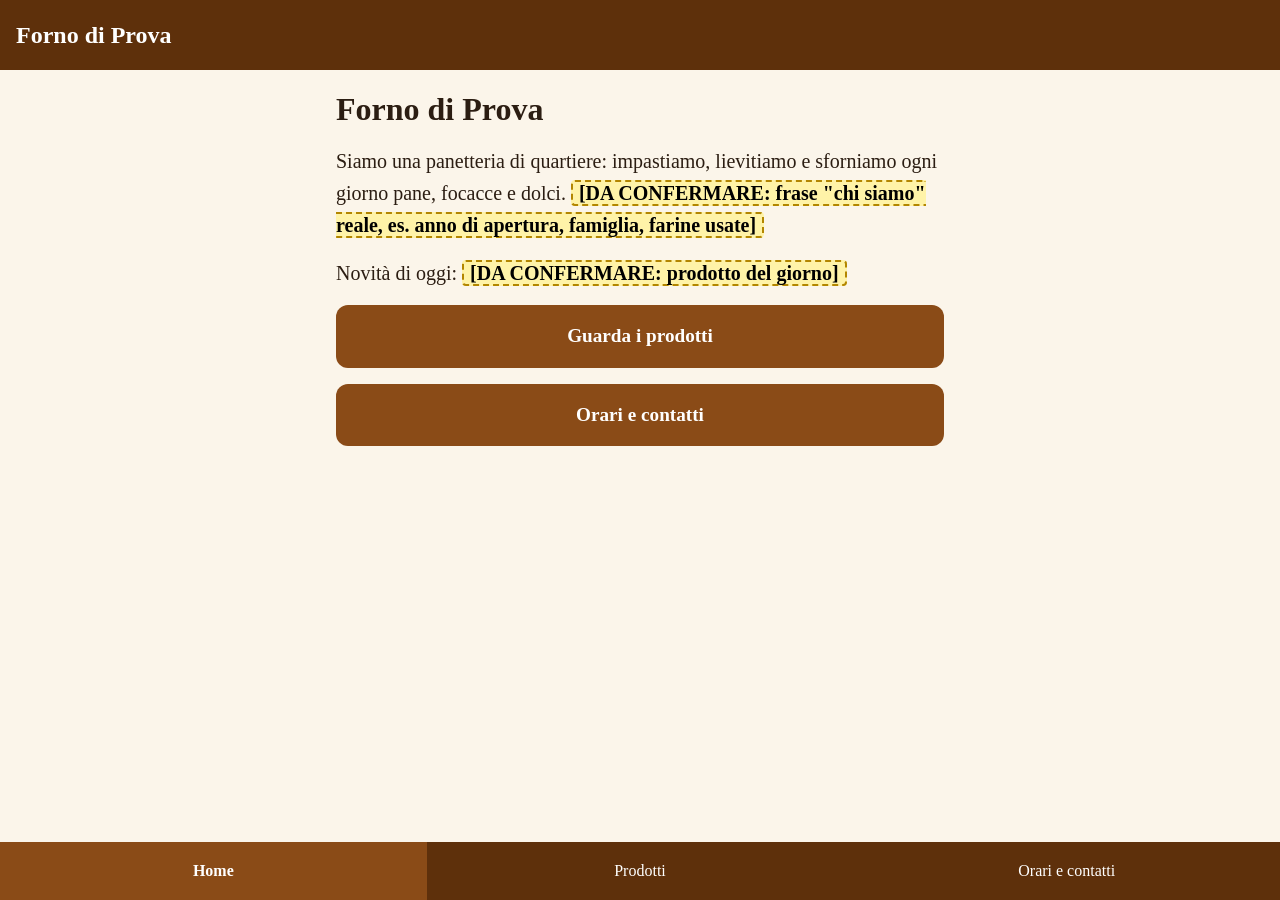
==== index.html @ 42a92768 "Aggiornamento di prova: riga Novita' di oggi" ====
<!DOCTYPE html>
<html lang="it">
<head>
<meta charset="utf-8">
<meta name="viewport" content="width=device-width, initial-scale=1">
<title>Forno di Prova - Home</title>
<link rel="stylesheet" href="stile.css">
</head>
<body>
<header><p class="marchio">Forno di Prova</p></header>
<main>
  <h1>Forno di Prova</h1>
  <p>Siamo una panetteria di quartiere: impastiamo, lievitiamo e sforniamo ogni giorno pane, focacce e dolci. <span class="segnaposto">[DA CONFERMARE: frase "chi siamo" reale, es. anno di apertura, famiglia, farine usate]</span></p>
  <p>Novità di oggi: <span class="segnaposto">[DA CONFERMARE: prodotto del giorno]</span></p>
  <a class="bottone" href="prodotti.html">Guarda i prodotti</a>
  <a class="bottone" href="orari-e-contatti.html">Orari e contatti</a>
</main>
<nav aria-label="Menu principale">
  <a href="index.html" aria-current="page">Home</a>
  <a href="prodotti.html">Prodotti</a>
  <a href="orari-e-contatti.html">Orari e contatti</a>
</nav>
</body>
</html>
---- stile.css ----
/* Forno di Prova - solo CSS, nessuna risorsa esterna */
:root {
  --fondo: #fbf5ea;
  --testo: #2b1d12;
  --accento: #8a4b17;
  --accento-scuro: #5e300b;
  --riga: #e3d3b8;
}
* { box-sizing: border-box; }
html { -webkit-text-size-adjust: 100%; text-size-adjust: 100%; }
body {
  margin: 0;
  font-family: Georgia, "Times New Roman", serif;
  font-size: 1.125rem; /* 18px: leggibile senza zoom */
  line-height: 1.6;
  color: var(--testo);
  background: var(--fondo);
  padding-bottom: 5.5rem; /* spazio per il menu in basso */
}
header { background: var(--accento-scuro); color: #fff; padding: 1rem; }
header .marchio { font-size: 1.5rem; font-weight: bold; margin: 0; }
main { max-width: 40rem; margin: 0 auto; padding: 1.25rem 1rem; }
h1 { font-size: 2rem; line-height: 1.2; margin: 0 0 1rem; }
h2 { font-size: 1.4rem; margin: 1.75rem 0 .5rem; color: var(--accento-scuro); }
p { margin: 0 0 1rem; }
.segnaposto {
  background: #fff3a8;
  color: #000;
  border: 2px dashed #b38600;
  padding: 0 .3em;
  border-radius: 4px;
  font-weight: bold;
}
ul.lista { list-style: none; padding: 0; margin: 0 0 1rem; }
ul.lista li {
  display: flex;
  justify-content: space-between;
  gap: 1rem;
  padding: .75rem 0;
  border-bottom: 1px solid var(--riga);
}
table { width: 100%; border-collapse: collapse; margin-bottom: 1rem; }
th, td { text-align: left; padding: .65rem .25rem; border-bottom: 1px solid var(--riga); font-weight: normal; }
td:last-child { text-align: right; }
.bottone {
  display: block;
  text-align: center;
  background: var(--accento);
  color: #fff;
  text-decoration: none;
  font-weight: bold;
  font-size: 1.2rem;
  padding: 1rem;
  min-height: 3.5rem;
  border-radius: 12px;
  margin: 1rem 0;
}
/* Menu fisso in basso: raggiungibile col pollice */
nav {
  position: fixed;
  left: 0; right: 0; bottom: 0;
  display: flex;
  background: var(--accento-scuro);
  padding-bottom: env(safe-area-inset-bottom);
  z-index: 10;
}
nav a {
  flex: 1;
  text-align: center;
  color: #fff;
  text-decoration: none;
  font-size: 1rem;
  padding: 1rem .25rem;
  min-height: 3.5rem; /* bersaglio di tocco grande */
  display: flex;
  align-items: center;
  justify-content: center;
}
nav a[aria-current="page"] { background: var(--accento); font-weight: bold; }
nav a:focus-visible, .bottone:focus-visible { outline: 3px solid #fff3a8; outline-offset: -3px; }
@media (min-width: 48rem) {
  body { font-size: 1.25rem; }
}
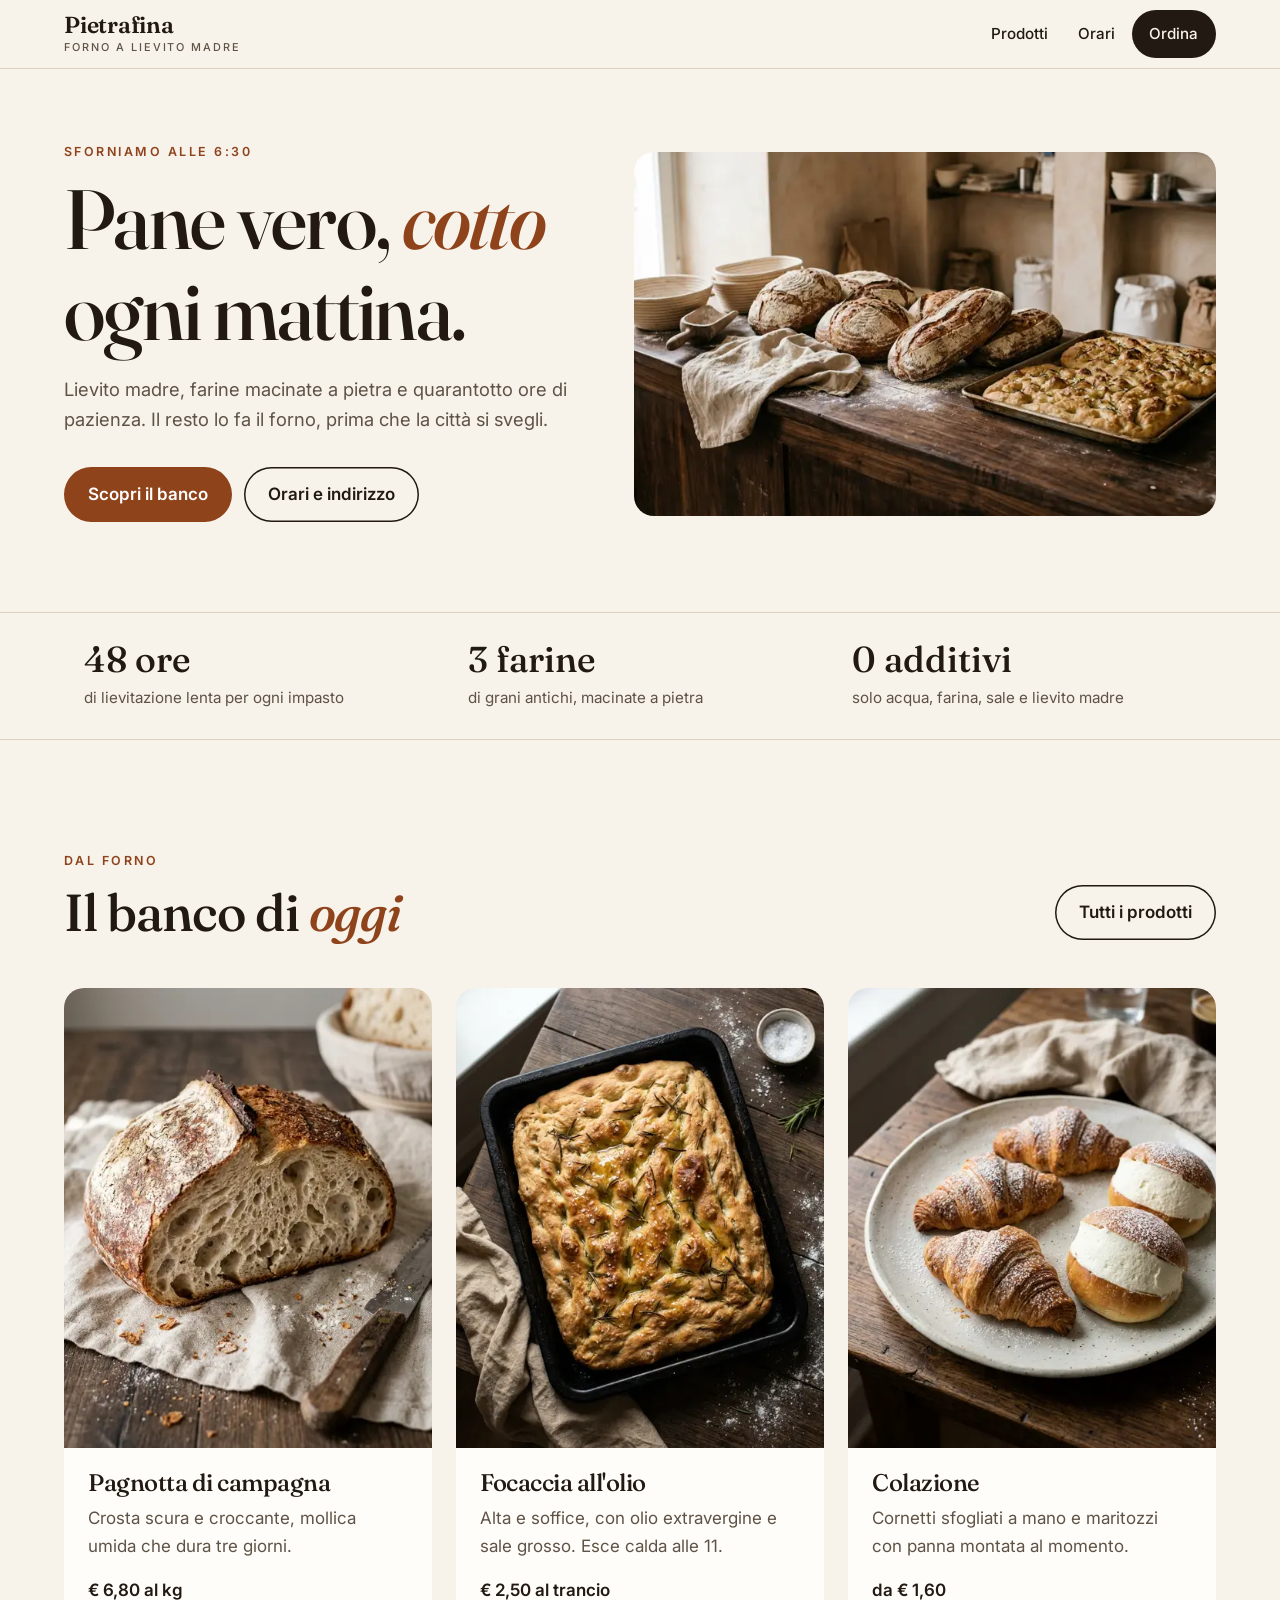
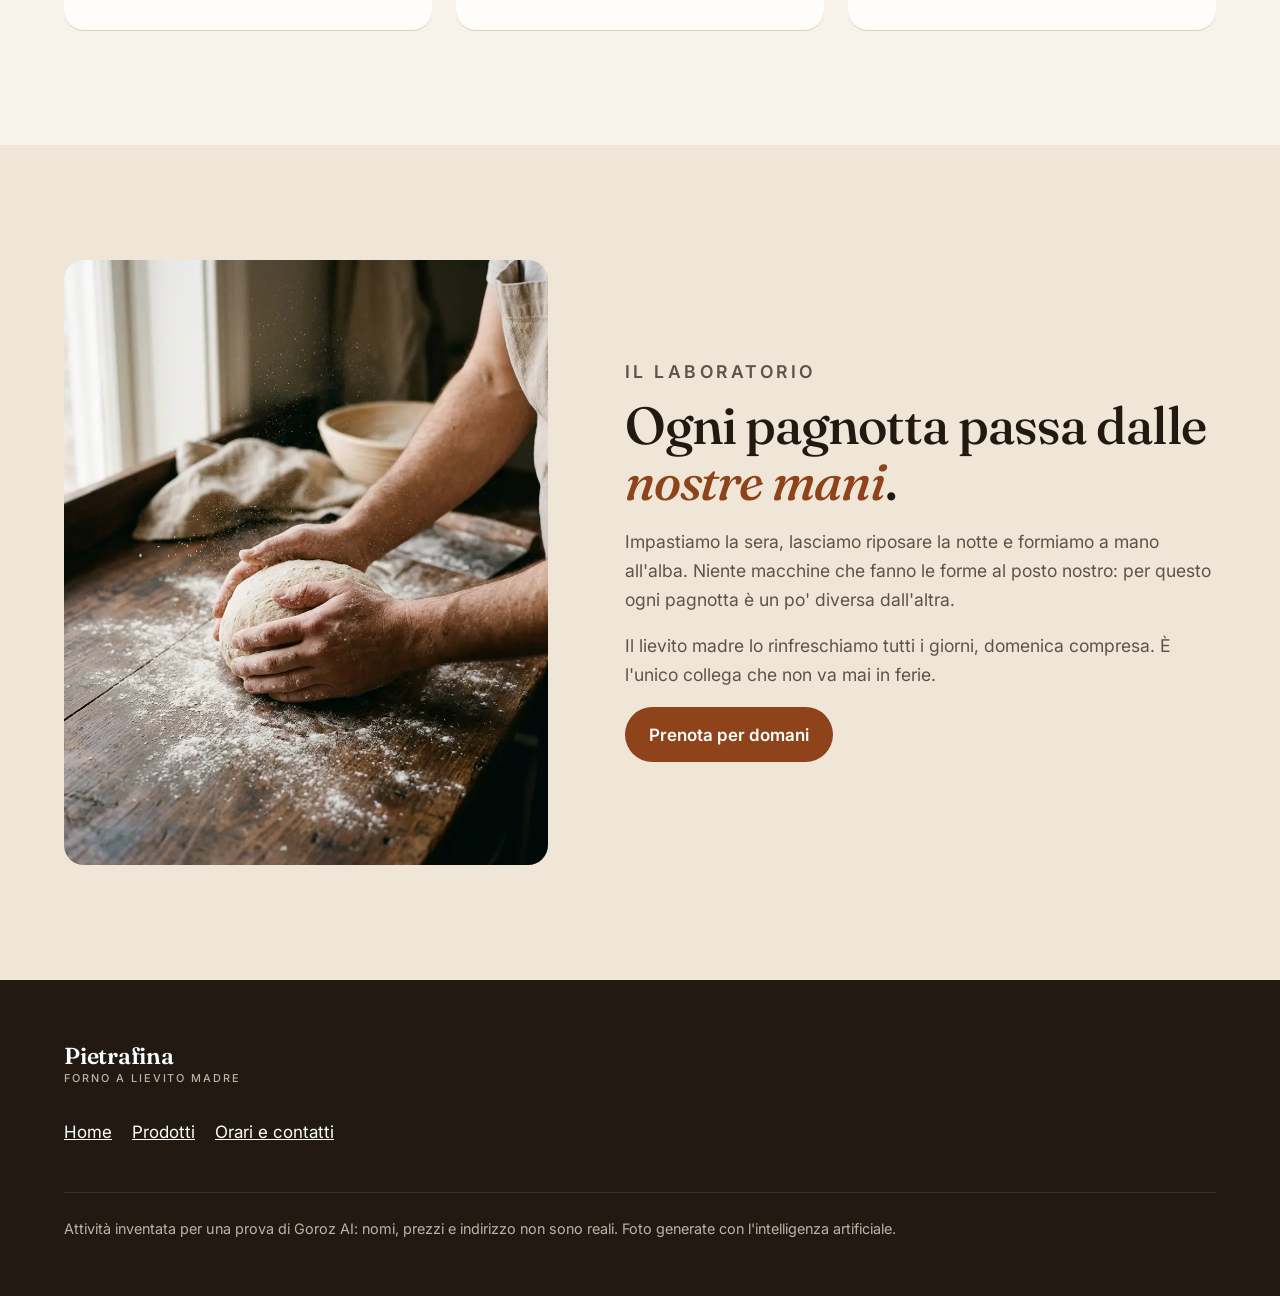
==== commit ced76481: "Rifacimento G17: Forno Pietrafina, progetto grafico, foto, testi credibili dichiarati come inventati" ====
--- a/index.html
+++ b/index.html
@@ -3,22 +3,119 @@
 <head>
 <meta charset="utf-8">
 <meta name="viewport" content="width=device-width, initial-scale=1">
-<title>Forno di Prova - Home</title>
+<title>Forno Pietrafina · Pane a lievito madre, cotto ogni mattina</title>
+<meta name="description" content="Forno Pietrafina: pane a lievito madre, focaccia e dolci da colazione sfornati ogni mattina. Attività inventata per una prova di Goroz AI.">
+<meta name="theme-color" content="#f7f2ea">
+<link rel="icon" href="data:image/svg+xml,%3Csvg xmlns='http://www.w3.org/2000/svg' viewBox='0 0 64 64'%3E%3Crect width='64' height='64' rx='14' fill='%23211912'/%3E%3Ctext x='32' y='44' font-family='Georgia' font-size='36' text-anchor='middle' fill='%23f7f2ea'%3EP%3C/text%3E%3C/svg%3E">
+<link rel="preconnect" href="https://fonts.googleapis.com">
+<link rel="preconnect" href="https://fonts.gstatic.com" crossorigin>
+<link rel="stylesheet" href="https://fonts.googleapis.com/css2?family=Fraunces:ital,opsz,wght@0,9..144,500;0,9..144,600;1,9..144,500&family=Inter:wght@400;500;600&display=swap">
+<link rel="preload" as="image" href="img/hero-800.webp" imagesrcset="img/hero-800.webp 800w, img/hero-1600.webp 1600w" imagesizes="(min-width: 56rem) 55vw, 100vw" fetchpriority="high">
 <link rel="stylesheet" href="stile.css">
 </head>
 <body>
-<header><p class="marchio">Forno di Prova</p></header>
-<main>
-  <h1>Forno di Prova</h1>
-  <p>Siamo una panetteria di quartiere: impastiamo, lievitiamo e sforniamo ogni giorno pane, focacce e dolci. <span class="segnaposto">[DA CONFERMARE: frase "chi siamo" reale, es. anno di apertura, famiglia, farine usate]</span></p>
-  <p>Novità di oggi: <span class="segnaposto">[DA CONFERMARE: prodotto del giorno]</span></p>
-  <a class="bottone" href="prodotti.html">Guarda i prodotti</a>
-  <a class="bottone" href="orari-e-contatti.html">Orari e contatti</a>
+<a class="salta" href="#contenuto">Vai al contenuto</a>
+<header class="testata">
+  <div class="contenitore">
+    <a class="marchio" href="index.html">Pietrafina<span>Forno a lievito madre</span></a>
+    <nav class="menu" aria-label="Menu principale">
+      <a href="prodotti.html">Prodotti</a>
+      <a class="nascondi" href="orari-e-contatti.html">Orari</a>
+      <a class="azione" href="orari-e-contatti.html#ordina">Ordina</a>
+    </nav>
+  </div>
+</header>
+
+<main id="contenuto">
+  <section class="apertura">
+    <div class="contenitore">
+      <div>
+        <p class="occhiello">Sforniamo alle 6:30</p>
+        <h1>Pane vero, <em>cotto</em> ogni mattina.</h1>
+        <p class="intro">Lievito madre, farine macinate a pietra e quarantotto ore di pazienza. Il resto lo fa il forno, prima che la città si svegli.</p>
+        <div class="azioni">
+          <a class="bottone" href="prodotti.html">Scopri il banco</a>
+          <a class="bottone chiaro" href="orari-e-contatti.html">Orari e indirizzo</a>
+        </div>
+      </div>
+      <figure>
+        <img src="img/hero-800.webp" srcset="img/hero-800.webp 800w, img/hero-1600.webp 1600w" sizes="(min-width: 56rem) 55vw, 100vw" width="1600" height="893" alt="Pagnotte a lievito madre e una teglia di focaccia appena sfornate su un bancone di legno" fetchpriority="high">
+      </figure>
+    </div>
+  </section>
+
+  <section class="fatti" aria-label="Il nostro metodo">
+    <div class="contenitore">
+      <ul>
+        <li><strong>48 ore</strong><span>di lievitazione lenta per ogni impasto</span></li>
+        <li><strong>3 farine</strong><span>di grani antichi, macinate a pietra</span></li>
+        <li><strong>0 additivi</strong><span>solo acqua, farina, sale e lievito madre</span></li>
+      </ul>
+    </div>
+  </section>
+
+  <section class="sezione" aria-labelledby="banco">
+    <div class="contenitore">
+      <div class="titoletto">
+        <div>
+          <p class="occhiello">Dal forno</p>
+          <h2 id="banco">Il banco di <em>oggi</em></h2>
+        </div>
+        <a class="bottone chiaro" href="prodotti.html">Tutti i prodotti</a>
+      </div>
+      <div class="griglia">
+        <article class="scheda">
+          <img src="img/pane-480.webp" srcset="img/pane-480.webp 480w, img/pane-900.webp 900w" sizes="(min-width: 56rem) 30vw, 100vw" width="900" height="1118" loading="lazy" alt="Pagnotta di pane a lievito madre tagliata a metà, con la mollica alveolata">
+          <div>
+            <h3>Pagnotta di campagna</h3>
+            <p>Crosta scura e croccante, mollica umida che dura tre giorni.</p>
+            <span class="prezzo">€ 6,80 al kg</span>
+          </div>
+        </article>
+        <article class="scheda">
+          <img src="img/focaccia-480.webp" srcset="img/focaccia-480.webp 480w, img/focaccia-900.webp 900w" sizes="(min-width: 56rem) 30vw, 100vw" width="900" height="1118" loading="lazy" alt="Focaccia dorata in teglia con olio, sale grosso e rosmarino">
+          <div>
+            <h3>Focaccia all'olio</h3>
+            <p>Alta e soffice, con olio extravergine e sale grosso. Esce calda alle 11.</p>
+            <span class="prezzo">€ 2,50 al trancio</span>
+          </div>
+        </article>
+        <article class="scheda">
+          <img src="img/dolci-480.webp" srcset="img/dolci-480.webp 480w, img/dolci-900.webp 900w" sizes="(min-width: 56rem) 30vw, 100vw" width="900" height="1118" loading="lazy" alt="Cornetti sfogliati e maritozzi con la panna su un piatto di ceramica">
+          <div>
+            <h3>Colazione</h3>
+            <p>Cornetti sfogliati a mano e maritozzi con panna montata al momento.</p>
+            <span class="prezzo">da € 1,60</span>
+          </div>
+        </article>
+      </div>
+    </div>
+  </section>
+
+  <section class="sezione tinta storia" aria-labelledby="laboratorio">
+    <div class="contenitore">
+      <img src="img/mani-480.webp" srcset="img/mani-480.webp 480w, img/mani-900.webp 900w" sizes="(min-width: 56rem) 40vw, 100vw" width="900" height="1118" loading="lazy" alt="Mani infarinate che danno forma a una palla di impasto su un banco di legno">
+      <div>
+        <p class="occhiello">Il laboratorio</p>
+        <h2 id="laboratorio">Ogni pagnotta passa dalle <em>nostre mani</em>.</h2>
+        <p>Impastiamo la sera, lasciamo riposare la notte e formiamo a mano all'alba. Niente macchine che fanno le forme al posto nostro: per questo ogni pagnotta è un po' diversa dall'altra.</p>
+        <p>Il lievito madre lo rinfreschiamo tutti i giorni, domenica compresa. È l'unico collega che non va mai in ferie.</p>
+        <a class="bottone" href="orari-e-contatti.html#ordina">Prenota per domani</a>
+      </div>
+    </div>
+  </section>
 </main>
-<nav aria-label="Menu principale">
-  <a href="index.html" aria-current="page">Home</a>
-  <a href="prodotti.html">Prodotti</a>
-  <a href="orari-e-contatti.html">Orari e contatti</a>
-</nav>
+
+<footer class="piede">
+  <div class="contenitore">
+    <a class="marchio" href="index.html">Pietrafina<span>Forno a lievito madre</span></a>
+    <nav aria-label="Menu del piè di pagina">
+      <a href="index.html">Home</a>
+      <a href="prodotti.html">Prodotti</a>
+      <a href="orari-e-contatti.html">Orari e contatti</a>
+    </nav>
+    <p class="nota">Attività inventata per una prova di Goroz AI: nomi, prezzi e indirizzo non sono reali. Foto generate con l'intelligenza artificiale.</p>
+  </div>
+</footer>
 </body>
 </html>
--- a/stile.css
+++ b/stile.css
@@ -1,83 +1,132 @@
-/* Forno di Prova - solo CSS, nessuna risorsa esterna */
+/* Forno Pietrafina — attività inventata per una prova di Goroz AI */
 :root {
-  --fondo: #fbf5ea;
-  --testo: #2b1d12;
-  --accento: #8a4b17;
-  --accento-scuro: #5e300b;
-  --riga: #e3d3b8;
+  --carta: #f7f2ea;
+  --carta-2: #efe6d8;
+  --inchiostro: #211912;
+  --tenue: #5f5246;
+  --terra: #8f431b;
+  --terra-scuro: #6e3213;
+  --linea: #ddd0bd;
+  --serif: "Fraunces", Georgia, "Times New Roman", serif;
+  --sans: "Inter", system-ui, -apple-system, "Segoe UI", Roboto, sans-serif;
+  --max: 72rem;
+  --raggio: 1.25rem;
 }
-* { box-sizing: border-box; }
-html { -webkit-text-size-adjust: 100%; text-size-adjust: 100%; }
+*, *::before, *::after { box-sizing: border-box; }
+html { -webkit-text-size-adjust: 100%; text-size-adjust: 100%; scroll-behavior: smooth; }
 body {
   margin: 0;
-  font-family: Georgia, "Times New Roman", serif;
-  font-size: 1.125rem; /* 18px: leggibile senza zoom */
-  line-height: 1.6;
-  color: var(--testo);
-  background: var(--fondo);
-  padding-bottom: 5.5rem; /* spazio per il menu in basso */
+  background: var(--carta);
+  color: var(--inchiostro);
+  font: 400 1.0625rem/1.65 var(--sans);
+  -webkit-font-smoothing: antialiased;
 }
-header { background: var(--accento-scuro); color: #fff; padding: 1rem; }
-header .marchio { font-size: 1.5rem; font-weight: bold; margin: 0; }
-main { max-width: 40rem; margin: 0 auto; padding: 1.25rem 1rem; }
-h1 { font-size: 2rem; line-height: 1.2; margin: 0 0 1rem; }
-h2 { font-size: 1.4rem; margin: 1.75rem 0 .5rem; color: var(--accento-scuro); }
-p { margin: 0 0 1rem; }
-.segnaposto {
-  background: #fff3a8;
-  color: #000;
-  border: 2px dashed #b38600;
-  padding: 0 .3em;
-  border-radius: 4px;
-  font-weight: bold;
+img { display: block; max-width: 100%; height: auto; }
+a { color: inherit; }
+:focus-visible { outline: 3px solid var(--terra); outline-offset: 3px; border-radius: 4px; }
+.salta { position: absolute; left: -999px; top: 0; background: var(--inchiostro); color: #fff; padding: .75rem 1rem; z-index: 50; }
+.salta:focus { left: 1rem; top: 1rem; }
+.contenitore { width: min(100% - 2.5rem, var(--max)); margin-inline: auto; }
+
+/* Intestazione */
+.testata { position: sticky; top: 0; z-index: 20; background: rgb(247 242 234 / .92); backdrop-filter: blur(10px); border-bottom: 1px solid var(--linea); }
+.testata .contenitore { display: flex; align-items: center; justify-content: space-between; gap: 1rem; min-height: 4.25rem; }
+.marchio { font: 600 1.45rem/1 var(--serif); letter-spacing: -.01em; text-decoration: none; }
+.marchio span { display: block; font: 500 .68rem/1.4 var(--sans); letter-spacing: .18em; text-transform: uppercase; color: var(--tenue); margin-top: .2rem; }
+.menu { display: flex; align-items: center; gap: .25rem; }
+.menu a { text-decoration: none; font-weight: 500; font-size: .95rem; padding: .7rem .8rem; border-radius: 999px; }
+.menu a:hover { background: var(--carta-2); }
+.menu a[aria-current="page"] { text-decoration: underline; text-underline-offset: 6px; text-decoration-thickness: 2px; }
+.menu .azione { background: var(--inchiostro); color: var(--carta); padding-inline: 1.1rem; }
+.menu .azione:hover { background: var(--terra-scuro); }
+
+/* Pulsanti */
+.bottone { display: inline-flex; align-items: center; gap: .5rem; min-height: 3.25rem; padding: .85rem 1.5rem; border-radius: 999px; background: var(--terra); color: #fff; font-weight: 600; text-decoration: none; transition: background .2s, transform .2s; }
+.bottone:hover { background: var(--terra-scuro); transform: translateY(-1px); }
+.bottone.chiaro { background: transparent; color: var(--inchiostro); box-shadow: inset 0 0 0 1.5px var(--inchiostro); }
+.bottone.chiaro:hover { background: var(--inchiostro); color: var(--carta); }
+
+/* Tipografia */
+h1, h2, h3 { font-family: var(--serif); font-weight: 500; letter-spacing: -.02em; line-height: 1.08; margin: 0; }
+h1 { font-size: clamp(2.6rem, 7vw, 5.25rem); font-variation-settings: "opsz" 144; }
+h1 em, h2 em { font-style: italic; color: var(--terra); }
+h2 { font-size: clamp(2rem, 4.5vw, 3.25rem); }
+h3 { font-size: 1.5rem; }
+.occhiello { font: 600 .78rem/1 var(--sans); letter-spacing: .2em; text-transform: uppercase; color: var(--terra); margin: 0 0 1rem; }
+.intro { font-size: 1.15rem; color: var(--tenue); max-width: 34rem; }
+
+/* Apertura */
+.apertura { padding: clamp(2rem, 6vw, 5rem) 0 clamp(3rem, 7vw, 6rem); }
+.apertura .contenitore { display: grid; gap: clamp(2rem, 5vw, 4rem); align-items: center; }
+.apertura .azioni { display: flex; flex-wrap: wrap; gap: .75rem; margin-top: 2rem; }
+.apertura figure { margin: 0; }
+.apertura img { width: 100%; aspect-ratio: 16 / 10; object-fit: cover; border-radius: var(--raggio); }
+@media (min-width: 56rem) {
+  .apertura .contenitore { grid-template-columns: 1fr 1.15fr; }
 }
-ul.lista { list-style: none; padding: 0; margin: 0 0 1rem; }
-ul.lista li {
-  display: flex;
-  justify-content: space-between;
-  gap: 1rem;
-  padding: .75rem 0;
-  border-bottom: 1px solid var(--riga);
+
+/* Numeri */
+.fatti { border-block: 1px solid var(--linea); }
+.fatti ul { list-style: none; margin: 0; padding: 0; display: grid; grid-template-columns: repeat(auto-fit, minmax(14rem, 1fr)); }
+.fatti li { padding: 1.75rem 1.25rem; }
+.fatti strong { display: block; font: 500 2.25rem/1 var(--serif); margin-bottom: .4rem; }
+.fatti span { color: var(--tenue); font-size: .95rem; }
+
+/* Sezioni */
+.sezione { padding: clamp(4rem, 9vw, 7.5rem) 0; }
+.sezione.tinta { background: var(--carta-2); }
+.titoletto { display: flex; flex-wrap: wrap; align-items: end; justify-content: space-between; gap: 1.5rem; margin-bottom: 3rem; }
+.griglia { display: grid; gap: 1.5rem; grid-template-columns: repeat(auto-fit, minmax(17rem, 1fr)); }
+.scheda { background: #fffdf9; border-radius: var(--raggio); overflow: hidden; box-shadow: 0 1px 0 var(--linea); display: flex; flex-direction: column; }
+.scheda img { aspect-ratio: 4 / 5; object-fit: cover; width: 100%; }
+.scheda div { padding: 1.4rem 1.5rem 1.6rem; }
+.scheda p { color: var(--tenue); margin: .5rem 0 1rem; }
+.prezzo { font-weight: 600; color: var(--inchiostro); }
+
+/* Storia */
+.storia .contenitore { display: grid; gap: clamp(2rem, 6vw, 5rem); align-items: center; }
+.storia img { border-radius: var(--raggio); aspect-ratio: 4 / 5; object-fit: cover; width: 100%; }
+.storia p { color: var(--tenue); font-size: 1.1rem; }
+@media (min-width: 56rem) { .storia .contenitore { grid-template-columns: .9fr 1.1fr; } }
+
+/* Orari */
+.orari { width: 100%; border-collapse: collapse; font-size: 1.05rem; }
+.orari th, .orari td { padding: .95rem 0; border-bottom: 1px solid var(--linea); text-align: left; font-weight: 400; }
+.orari td { text-align: right; font-variant-numeric: tabular-nums; }
+.orari .chiuso td { color: var(--tenue); }
+.visita .contenitore { display: grid; gap: 3rem; }
+@media (min-width: 56rem) { .visita .contenitore { grid-template-columns: 1fr 1fr; } }
+.riquadro { background: #fffdf9; border-radius: var(--raggio); padding: clamp(1.5rem, 4vw, 2.5rem); }
+.riquadro address { font-style: normal; font-size: 1.1rem; margin: .75rem 0 1.5rem; }
+
+/* Listino */
+.listino { display: grid; gap: clamp(3rem, 6vw, 5rem); }
+.categoria { display: grid; gap: 2rem; align-items: start; }
+@media (min-width: 56rem) { .categoria { grid-template-columns: 22rem 1fr; } }
+.categoria img { border-radius: var(--raggio); aspect-ratio: 4 / 5; object-fit: cover; width: 100%; }
+.voci { list-style: none; margin: 1.5rem 0 0; padding: 0; }
+.voci li { display: grid; grid-template-columns: 1fr auto; gap: .25rem 1.5rem; padding: 1.1rem 0; border-bottom: 1px solid var(--linea); }
+.voci b { font: 500 1.2rem/1.3 var(--serif); }
+.voci small { grid-column: 1; color: var(--tenue); font-size: .95rem; }
+.voci .prezzo { grid-row: 1; grid-column: 2; font-variant-numeric: tabular-nums; }
+
+/* Piede */
+.piede { background: var(--inchiostro); color: #e9e0d3; padding: 4rem 0 2.5rem; }
+.piede .contenitore { display: grid; gap: 2rem; }
+.piede .marchio { color: #fff; }
+.piede .marchio span { color: #bfb3a4; }
+.piede nav { display: flex; flex-wrap: wrap; gap: 1.25rem; }
+.piede a { color: #fff; }
+.nota { border-top: 1px solid #3a2f26; padding-top: 1.5rem; font-size: .9rem; color: #bfb3a4; }
+
+@media (max-width: 40rem) {
+  .menu .nascondi { display: none; }
+  .menu a { padding: .6rem .7rem; }
+  .marchio span { letter-spacing: .12em; white-space: nowrap; }
+  .fatti ul { grid-template-columns: repeat(3, 1fr); }
+  .fatti li { padding: 1.25rem .5rem; }
+  .fatti strong { font-size: 1.5rem; }
+  .fatti span { font-size: .8rem; line-height: 1.4; display: block; }
+  .apertura .azioni .bottone { flex: 1 1 auto; justify-content: center; }
 }
-table { width: 100%; border-collapse: collapse; margin-bottom: 1rem; }
-th, td { text-align: left; padding: .65rem .25rem; border-bottom: 1px solid var(--riga); font-weight: normal; }
-td:last-child { text-align: right; }
-.bottone {
-  display: block;
-  text-align: center;
-  background: var(--accento);
-  color: #fff;
-  text-decoration: none;
-  font-weight: bold;
-  font-size: 1.2rem;
-  padding: 1rem;
-  min-height: 3.5rem;
-  border-radius: 12px;
-  margin: 1rem 0;
-}
-/* Menu fisso in basso: raggiungibile col pollice */
-nav {
-  position: fixed;
-  left: 0; right: 0; bottom: 0;
-  display: flex;
-  background: var(--accento-scuro);
-  padding-bottom: env(safe-area-inset-bottom);
-  z-index: 10;
-}
-nav a {
-  flex: 1;
-  text-align: center;
-  color: #fff;
-  text-decoration: none;
-  font-size: 1rem;
-  padding: 1rem .25rem;
-  min-height: 3.5rem; /* bersaglio di tocco grande */
-  display: flex;
-  align-items: center;
-  justify-content: center;
-}
-nav a[aria-current="page"] { background: var(--accento); font-weight: bold; }
-nav a:focus-visible, .bottone:focus-visible { outline: 3px solid #fff3a8; outline-offset: -3px; }
-@media (min-width: 48rem) {
-  body { font-size: 1.25rem; }
-}
+@media (prefers-reduced-motion: reduce) { html { scroll-behavior: auto; } .bottone { transition: none; } }
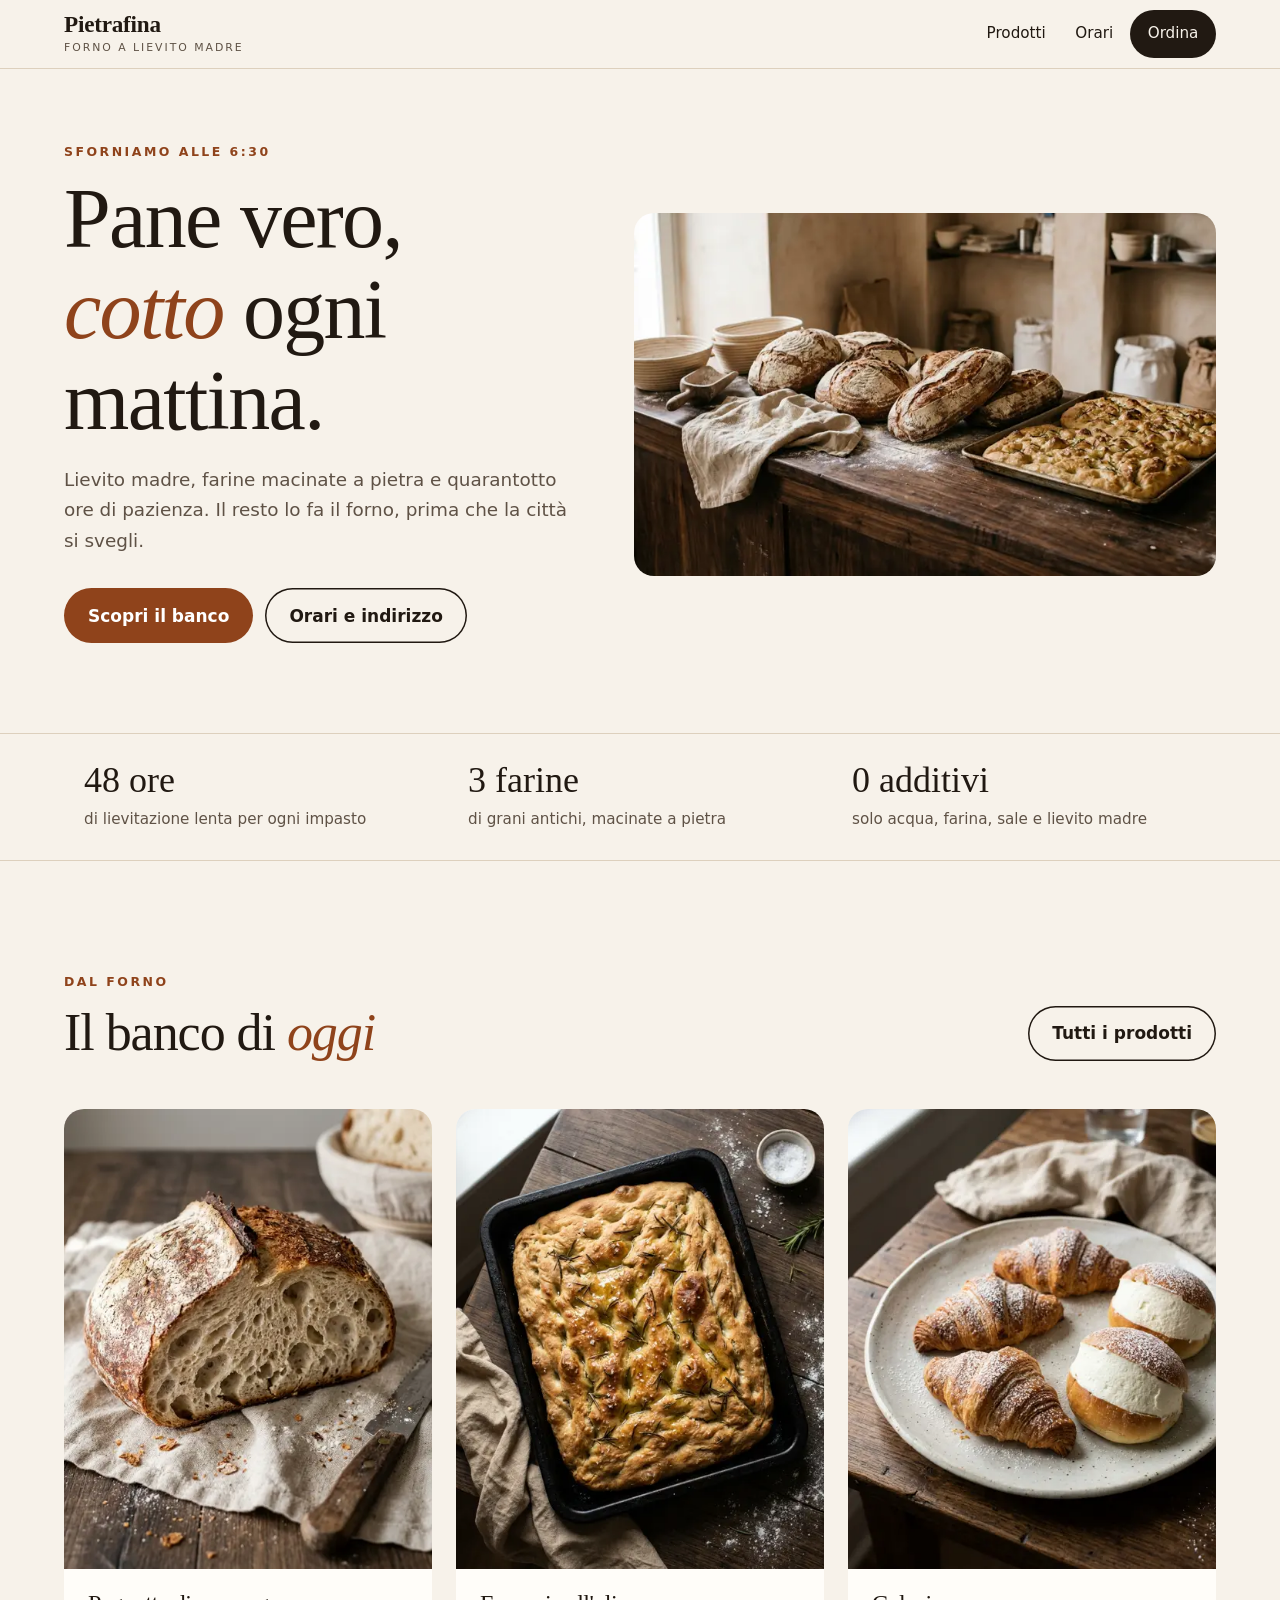
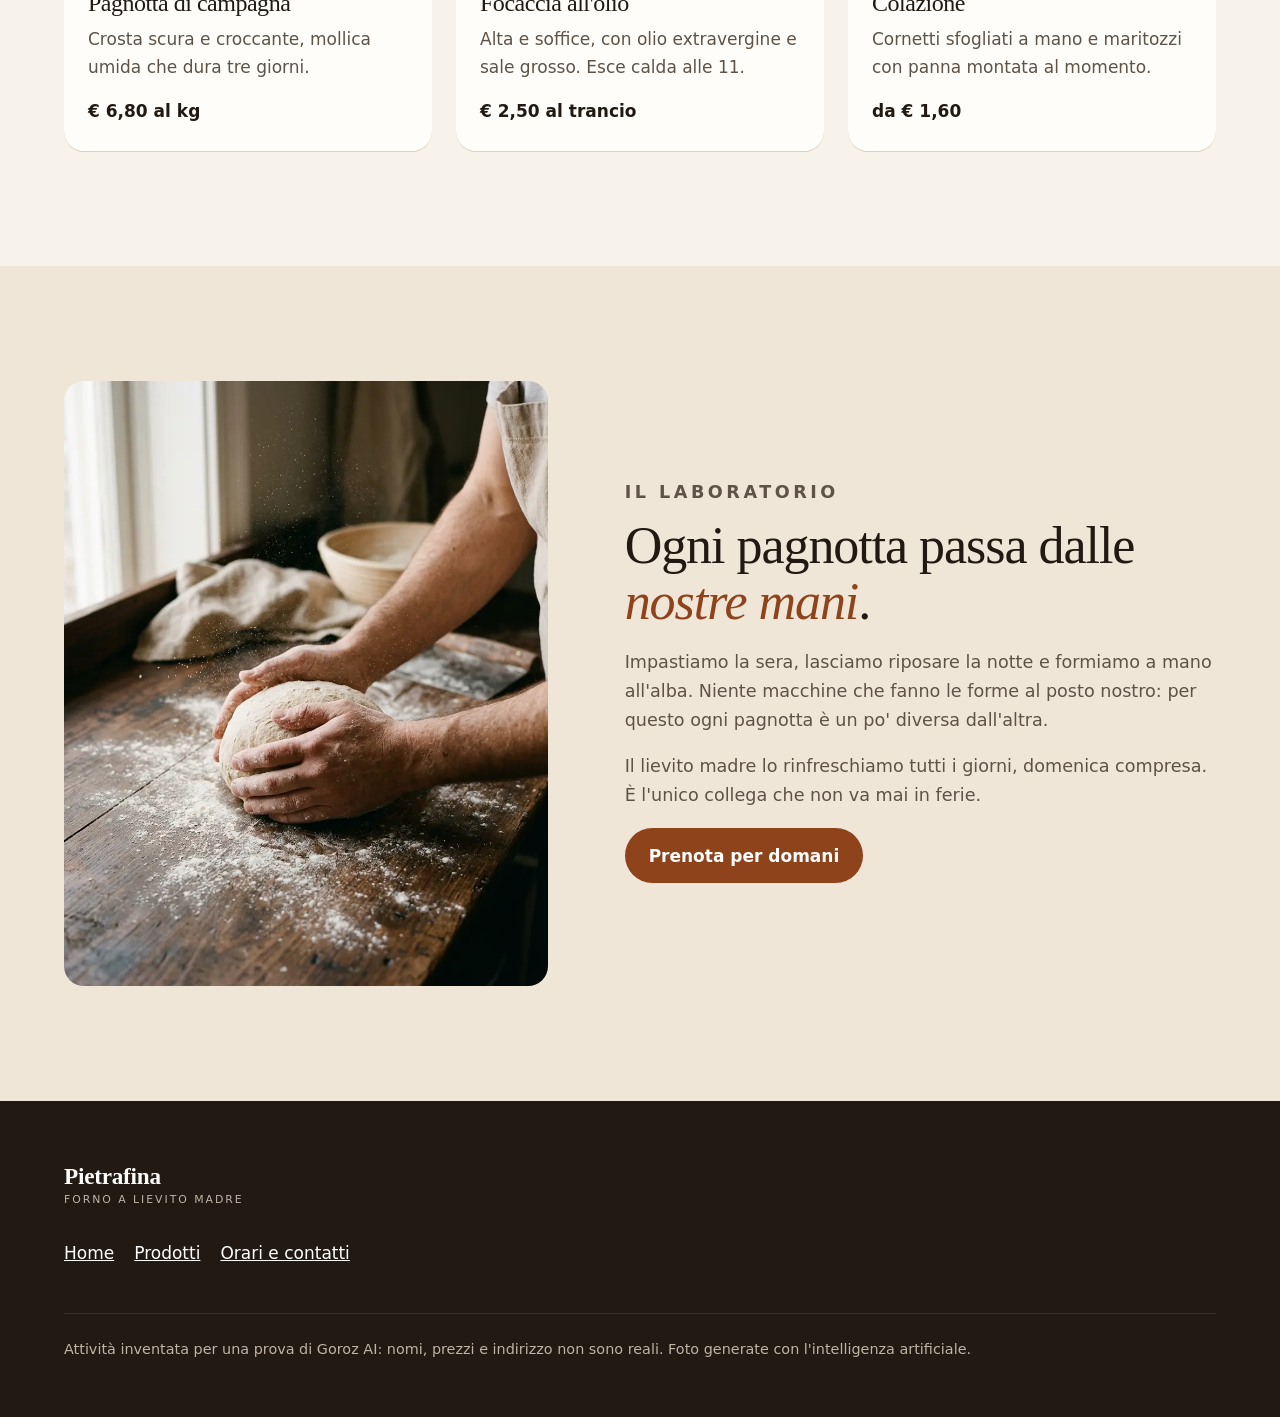
==== commit 129899e7: "Font ospitati nel sito (OFL) e precaricati" ====
--- a/index.html
+++ b/index.html
@@ -7,9 +7,7 @@
 <meta name="description" content="Forno Pietrafina: pane a lievito madre, focaccia e dolci da colazione sfornati ogni mattina. Attività inventata per una prova di Goroz AI.">
 <meta name="theme-color" content="#f7f2ea">
 <link rel="icon" href="data:image/svg+xml,%3Csvg xmlns='http://www.w3.org/2000/svg' viewBox='0 0 64 64'%3E%3Crect width='64' height='64' rx='14' fill='%23211912'/%3E%3Ctext x='32' y='44' font-family='Georgia' font-size='36' text-anchor='middle' fill='%23f7f2ea'%3EP%3C/text%3E%3C/svg%3E">
-<link rel="preconnect" href="https://fonts.googleapis.com">
-<link rel="preconnect" href="https://fonts.gstatic.com" crossorigin>
-<link rel="stylesheet" href="https://fonts.googleapis.com/css2?family=Fraunces:ital,opsz,wght@0,9..144,500;0,9..144,600;1,9..144,500&family=Inter:wght@400;500;600&display=swap">
+<link rel="preload" as="font" type="font/woff2" href="font/fraunces.woff2" crossorigin>
 <link rel="preload" as="image" href="img/hero-800.webp" imagesrcset="img/hero-800.webp 800w, img/hero-1600.webp 1600w" imagesizes="(min-width: 56rem) 55vw, 100vw" fetchpriority="high">
 <link rel="stylesheet" href="stile.css">
 </head>
--- a/stile.css
+++ b/stile.css
@@ -1,4 +1,8 @@
 /* Forno Pietrafina — attività inventata per una prova di Goroz AI */
+/* Font ospitati nel sito: Fraunces e Inter, SIL Open Font License 1.1 (font/LICENZE.txt) */
+@font-face { font-family: "Fraunces"; font-style: normal; font-weight: 500 600; font-display: swap; src: url("font/fraunces.woff2") format("woff2"); }
+@font-face { font-family: "Fraunces"; font-style: italic; font-weight: 500; font-display: swap; src: url("font/fraunces-italic.woff2") format("woff2"); }
+@font-face { font-family: "Inter"; font-style: normal; font-weight: 400 600; font-display: swap; src: url("font/inter.woff2") format("woff2"); }
 :root {
   --carta: #f7f2ea;
   --carta-2: #efe6d8;
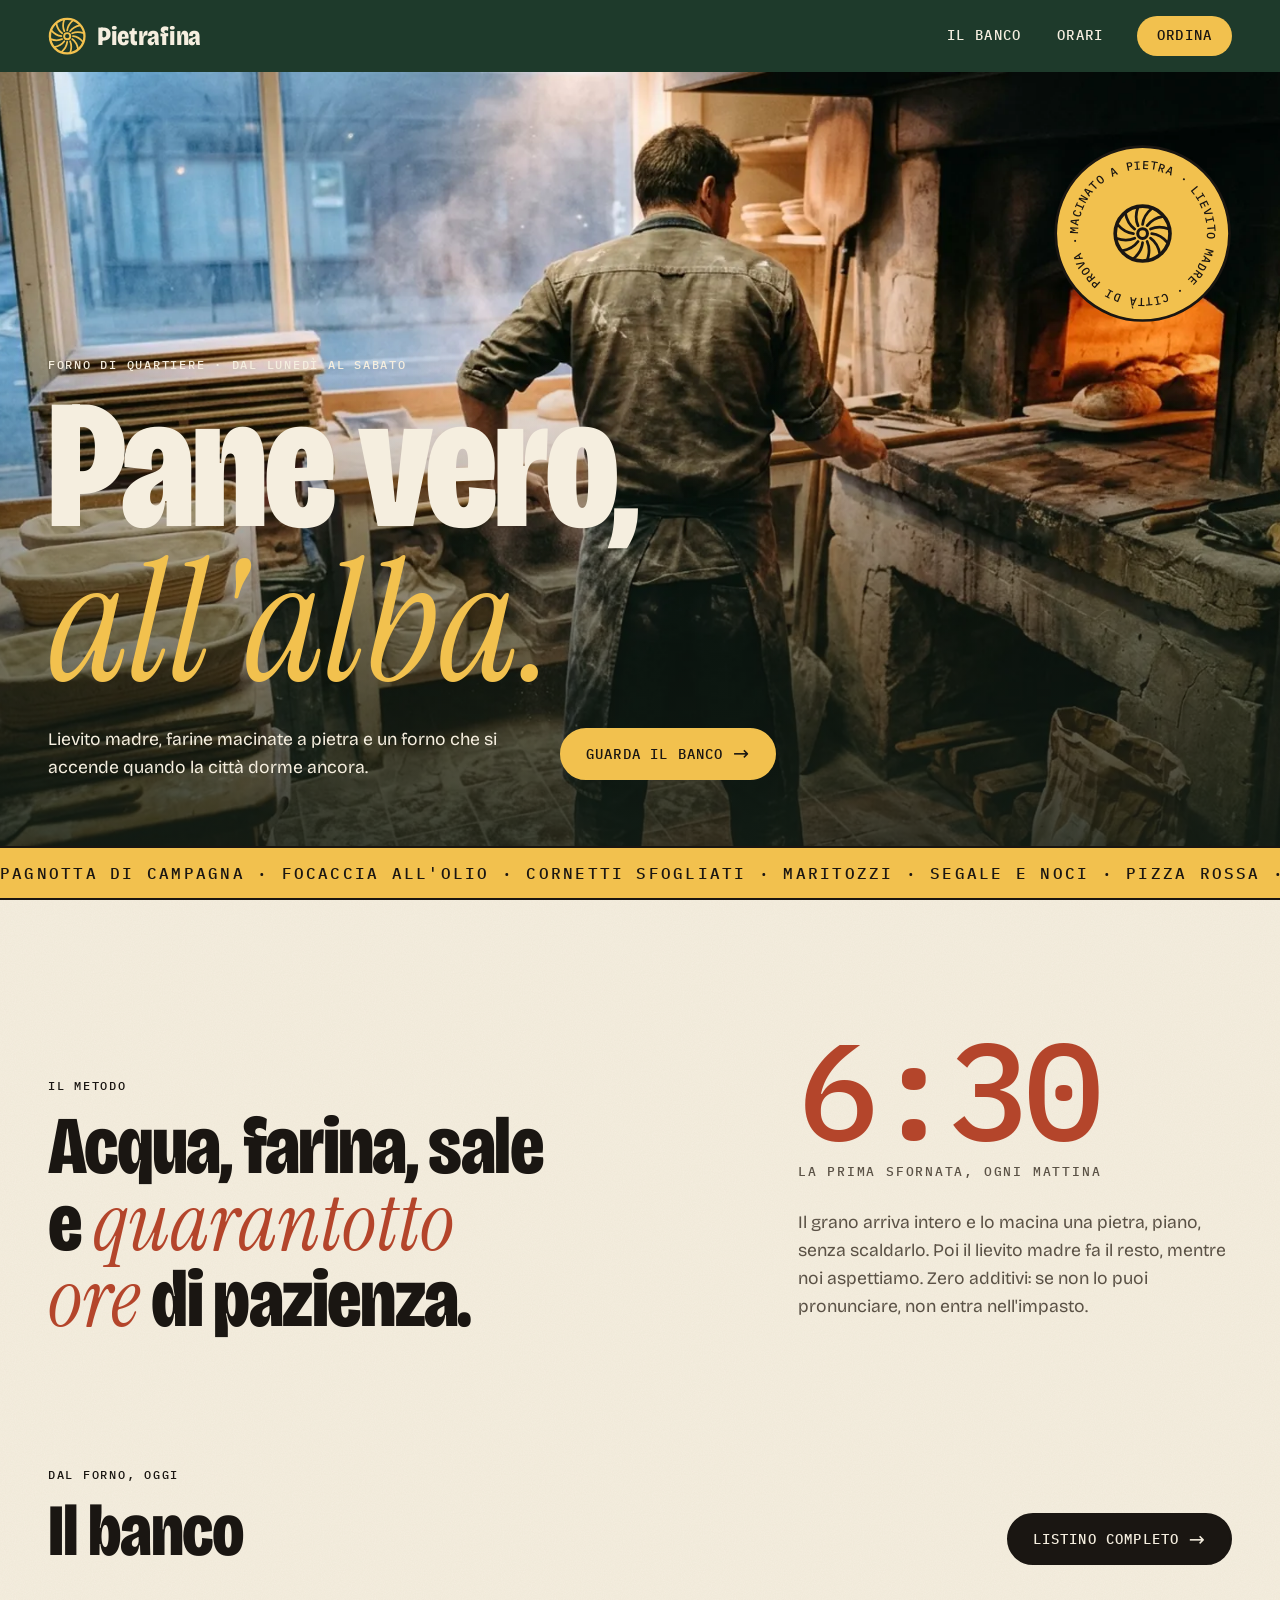
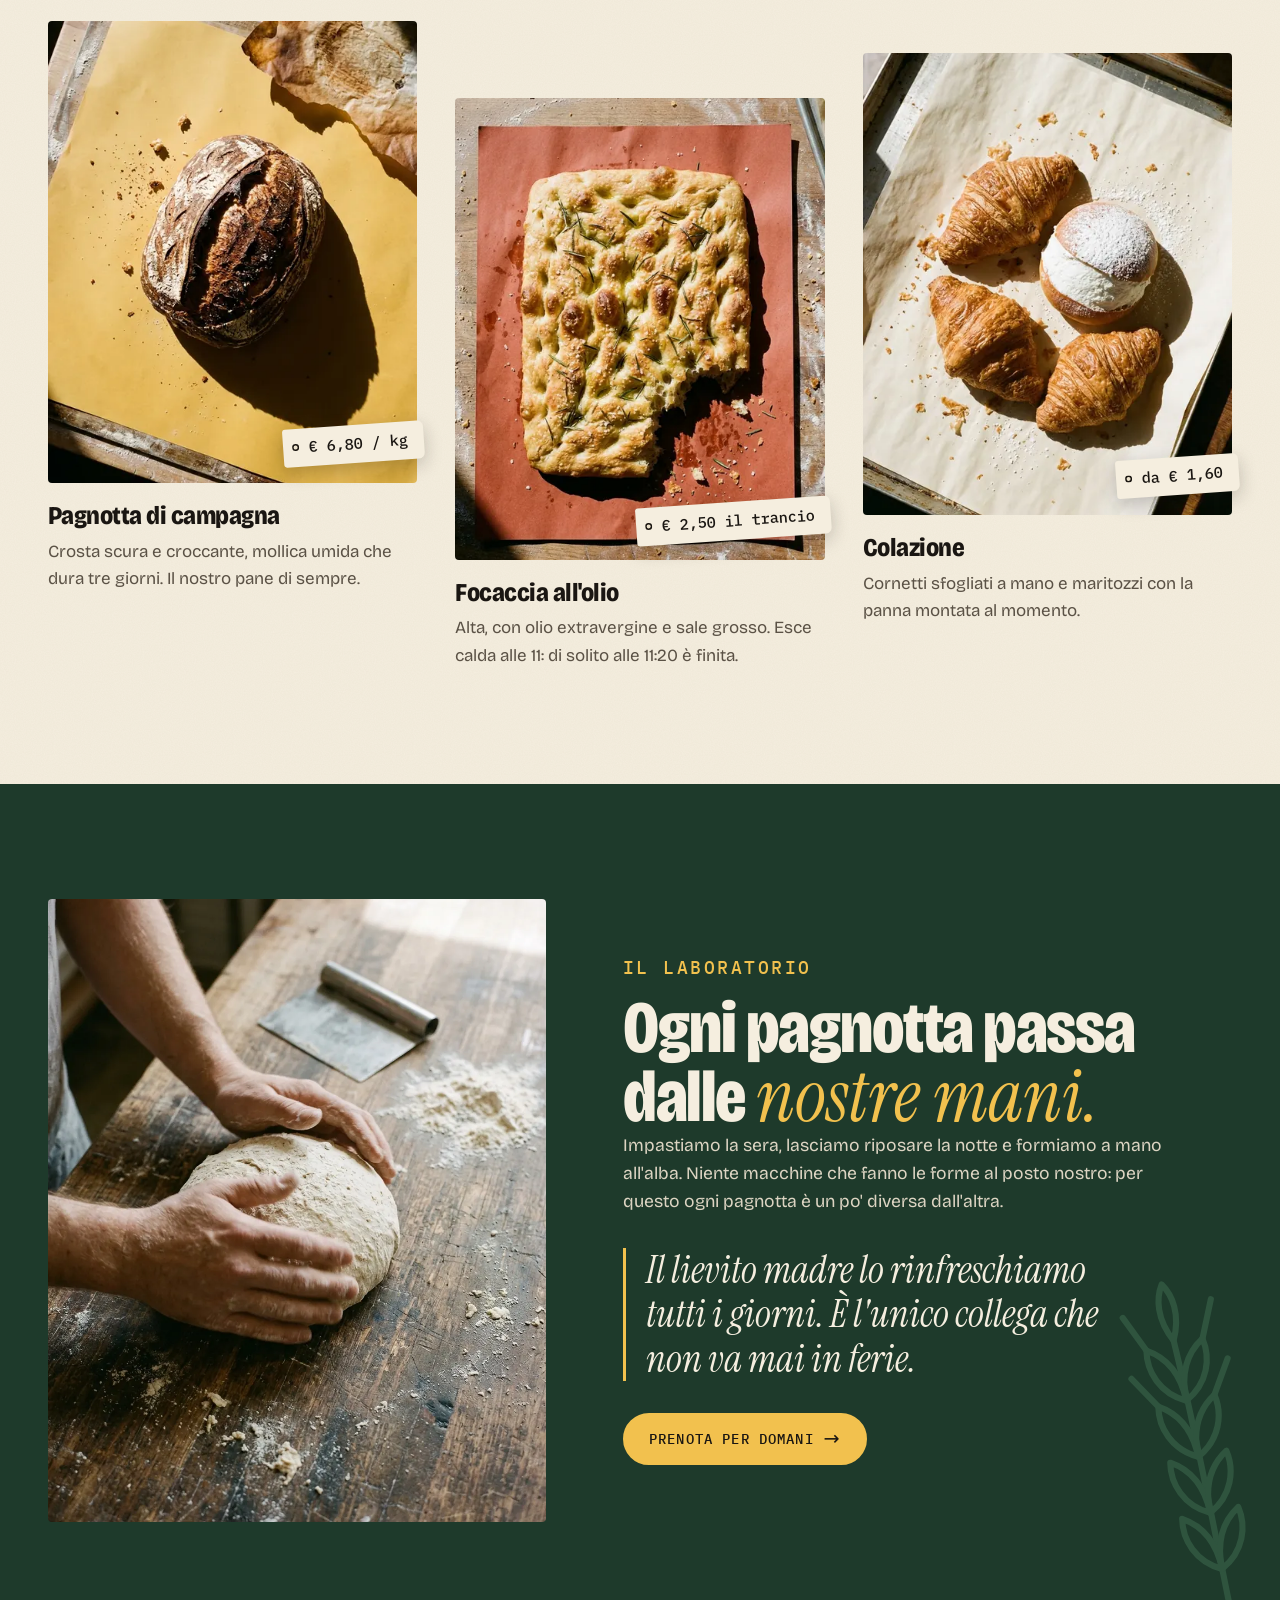
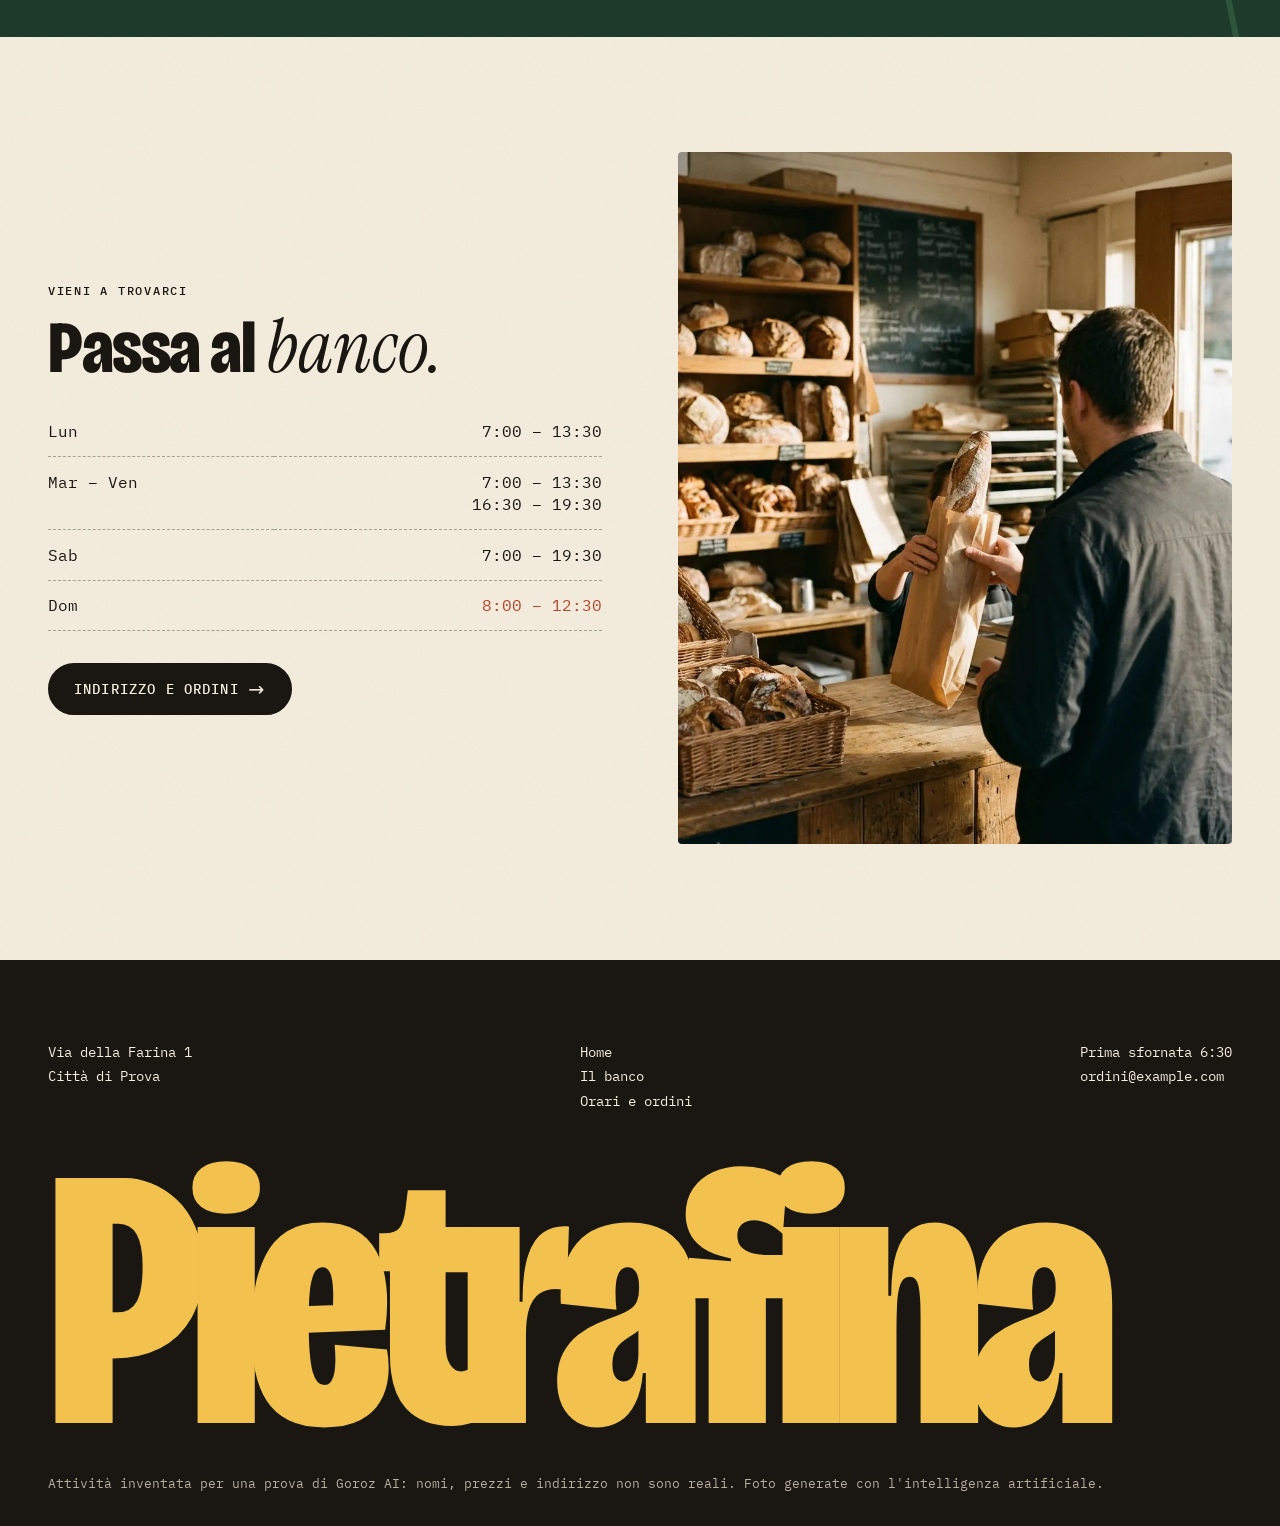
==== commit bf150afe: "Nuova identita: macina, timbro, palette bosco-grano-mattone, Bricolage + Instrument + Plex Mono, fot" ====
--- a/index.html
+++ b/index.html
@@ -3,115 +3,141 @@
 <head>
 <meta charset="utf-8">
 <meta name="viewport" content="width=device-width, initial-scale=1">
-<title>Forno Pietrafina · Pane a lievito madre, cotto ogni mattina</title>
-<meta name="description" content="Forno Pietrafina: pane a lievito madre, focaccia e dolci da colazione sfornati ogni mattina. Attività inventata per una prova di Goroz AI.">
-<meta name="theme-color" content="#f7f2ea">
-<link rel="icon" href="data:image/svg+xml,%3Csvg xmlns='http://www.w3.org/2000/svg' viewBox='0 0 64 64'%3E%3Crect width='64' height='64' rx='14' fill='%23211912'/%3E%3Ctext x='32' y='44' font-family='Georgia' font-size='36' text-anchor='middle' fill='%23f7f2ea'%3EP%3C/text%3E%3C/svg%3E">
-<link rel="preload" as="font" type="font/woff2" href="font/fraunces.woff2" crossorigin>
-<link rel="preload" as="image" href="img/hero-800.webp" imagesrcset="img/hero-800.webp 800w, img/hero-1600.webp 1600w" imagesizes="(min-width: 56rem) 55vw, 100vw" fetchpriority="high">
+<title>Forno Pietrafina · Pane a lievito madre, macinato a pietra</title>
+<meta name="description" content="Forno Pietrafina: pane a lievito madre, focaccia e colazione sfornati all'alba con farine macinate a pietra. Attività inventata per una prova di Goroz AI.">
+<meta name="theme-color" content="#1e3a2b">
+<link rel="icon" href="data:image/svg+xml,%3Csvg xmlns='http://www.w3.org/2000/svg' viewBox='0 0 100 100'%3E%3Ccircle cx='50' cy='50' r='48' fill='%231e3a2b'/%3E%3Ccircle cx='50' cy='50' r='34' fill='none' stroke='%23f2c14e' stroke-width='7'/%3E%3Ccircle cx='50' cy='50' r='7' fill='%23f2c14e'/%3E%3C/svg%3E">
+<link rel="preload" href="font/bricolage.woff2" as="font" type="font/woff2" crossorigin>
+<link rel="preload" as="image" href="img/hero-800.webp" imagesrcset="img/hero-800.webp 800w, img/hero-1600.webp 1600w" imagesizes="100vw" fetchpriority="high">
 <link rel="stylesheet" href="stile.css">
 </head>
 <body>
+<svg width="0" height="0" style="position:absolute" aria-hidden="true">
+  <symbol id="macina" viewBox="0 0 100 100"><g fill="none" stroke="currentColor" stroke-linecap="round"><circle cx="50" cy="50" r="45" stroke-width="6"/><circle cx="50" cy="50" r="8" stroke-width="5"/><path stroke-width="4.5" d="M65.0 50.0Q80.0 51.5 91.3 65.1M63.0 57.5Q75.2 66.3 78.3 83.7M57.5 63.0Q63.7 76.7 57.6 93.3M50.0 65.0Q48.5 80.0 34.9 91.3M42.5 63.0Q33.7 75.2 16.3 78.3M37.0 57.5Q23.3 63.7 6.7 57.6M35.0 50.0Q20.0 48.5 8.7 34.9M37.0 42.5Q24.8 33.7 21.7 16.3M42.5 37.0Q36.3 23.3 42.4 6.7M50.0 35.0Q51.5 20.0 65.1 8.7M57.5 37.0Q66.3 24.8 83.7 21.7M63.0 42.5Q76.7 36.3 93.3 42.4"/></g></symbol>
+  <symbol id="spiga" viewBox="0 0 100 200"><g fill="none" stroke="currentColor" stroke-width="3" stroke-linejoin="round" stroke-linecap="round"><path d="M50 196C49 150 52 95 50 30"/><path d="M50 30C44 18 46 8 50 2C54 8 56 18 50 30Z"/><path d="M50 60C38 54 34 42 36 32C46 38 50 48 50 60Z"/><path d="M50 60C62 54 66 42 64 32C54 38 50 48 50 60Z"/><path d="M50 88C38 82 34 70 36 60C46 66 50 76 50 88Z"/><path d="M50 88C62 82 66 70 64 60C54 66 50 76 50 88Z"/><path d="M50 116C38 110 34 98 36 88C46 94 50 104 50 116Z"/><path d="M50 116C62 110 66 98 64 88C54 94 50 104 50 116Z"/><path d="M50 144C38 138 34 126 36 116C46 122 50 132 50 144Z"/><path d="M50 144C62 138 66 126 64 116C54 122 50 132 50 144Z"/><path d="M36 32L28 14M64 32L72 14M36 60L26 44M64 60L74 44"/></g></symbol>
+</svg>
 <a class="salta" href="#contenuto">Vai al contenuto</a>
 <header class="testata">
   <div class="contenitore">
-    <a class="marchio" href="index.html">Pietrafina<span>Forno a lievito madre</span></a>
+    <a class="marchio" href="index.html" aria-label="Forno Pietrafina, home"><svg style="color:var(--grano)" aria-hidden="true"><use href="#macina"/></svg>Pietrafina</a>
     <nav class="menu" aria-label="Menu principale">
-      <a href="prodotti.html">Prodotti</a>
+      <a href="prodotti.html">Il banco</a>
       <a class="nascondi" href="orari-e-contatti.html">Orari</a>
-      <a class="azione" href="orari-e-contatti.html#ordina">Ordina</a>
+      <a class="ordina" href="orari-e-contatti.html#ordina">Ordina</a>
     </nav>
   </div>
 </header>
 
 <main id="contenuto">
-  <section class="apertura">
-    <div class="contenitore">
-      <div>
-        <p class="occhiello">Sforniamo alle 6:30</p>
-        <h1>Pane vero, <em>cotto</em> ogni mattina.</h1>
-        <p class="intro">Lievito madre, farine macinate a pietra e quarantotto ore di pazienza. Il resto lo fa il forno, prima che la città si svegli.</p>
-        <div class="azioni">
-          <a class="bottone" href="prodotti.html">Scopri il banco</a>
-          <a class="bottone chiaro" href="orari-e-contatti.html">Orari e indirizzo</a>
-        </div>
+  <section class="apertura" aria-labelledby="titolo">
+    <picture><img src="img/hero-800.webp" srcset="img/hero-800.webp 800w, img/hero-1600.webp 1600w" sizes="100vw" width="1600" height="873" alt="Un fornaio di spalle inforna le pagnotte nel forno a legna, all'alba, con la luce blu della strada dalla finestra" fetchpriority="high"></picture>
+    <div class="timbro" aria-hidden="true">
+      <svg viewBox="0 0 200 200"><circle cx="100" cy="100" r="97" fill="#f2c14e" stroke="#1a1612" stroke-width="3"/><g class="giro"><path id="giro-home" d="M100,100 m-72,0 a72,72 0 1,1 144,0 a72,72 0 1,1 -144,0" fill="none"/><text font-family="Plex Mono, monospace" font-size="13" font-weight="500" fill="#1a1612"><textPath href="#giro-home" textLength="448" lengthAdjust="spacing">MACINATO A PIETRA · LIEVITO MADRE · CITTÀ DI PROVA ·</textPath></text></g><svg x="66" y="66" width="68" height="68" style="color:#1a1612"><use href="#macina"/></svg></svg>
+    </div>
+    <div class="sopra contenitore">
+      <p class="etichetta">Forno di quartiere · dal lunedì al sabato</p>
+      <h1 id="titolo">Pane vero, <em>all'alba.</em></h1>
+      <div class="sotto">
+        <p>Lievito madre, farine macinate a pietra e un forno che si accende quando la città dorme ancora.</p>
+        <a class="bottone giallo" href="prodotti.html">Guarda il banco <span class="freccia" aria-hidden="true">→</span></a>
       </div>
-      <figure>
-        <img src="img/hero-800.webp" srcset="img/hero-800.webp 800w, img/hero-1600.webp 1600w" sizes="(min-width: 56rem) 55vw, 100vw" width="1600" height="893" alt="Pagnotte a lievito madre e una teglia di focaccia appena sfornate su un bancone di legno" fetchpriority="high">
-      </figure>
     </div>
   </section>
 
-  <section class="fatti" aria-label="Il nostro metodo">
+  <div class="fascia" aria-hidden="true">
+    <div class="scorre">
+      <span>Pagnotta di campagna · Focaccia all'olio · Cornetti sfogliati · Maritozzi · Segale e noci · Pizza rossa · Ciambellone ·&nbsp;</span>
+      <span>Pagnotta di campagna · Focaccia all'olio · Cornetti sfogliati · Maritozzi · Segale e noci · Pizza rossa · Ciambellone ·&nbsp;</span>
+    </div>
+  </div>
+
+  <section class="manifesto" aria-labelledby="metodo">
     <div class="contenitore">
-      <ul>
-        <li><strong>48 ore</strong><span>di lievitazione lenta per ogni impasto</span></li>
-        <li><strong>3 farine</strong><span>di grani antichi, macinate a pietra</span></li>
-        <li><strong>0 additivi</strong><span>solo acqua, farina, sale e lievito madre</span></li>
+      <div>
+        <p class="etichetta">Il metodo</p>
+        <h2 id="metodo">Acqua, farina, sale e <em>quarantotto ore</em> di pazienza.</h2>
+      </div>
+      <div class="testo">
+        <p class="ora">6:30<small>la prima sfornata, ogni mattina</small></p>
+        <p>Il grano arriva intero e lo macina una pietra, piano, senza scaldarlo. Poi il lievito madre fa il resto, mentre noi aspettiamo. Zero additivi: se non lo puoi pronunciare, non entra nell'impasto.</p>
+      </div>
+    </div>
+  </section>
+
+  <section class="vetrina" aria-labelledby="banco">
+    <div class="contenitore">
+      <div class="titoletto">
+        <div>
+          <p class="etichetta">Dal forno, oggi</p>
+          <h2 id="banco">Il banco</h2>
+        </div>
+        <a class="bottone" href="prodotti.html">Listino completo <span class="freccia" aria-hidden="true">→</span></a>
+      </div>
+      <ul class="prodotti">
+        <li class="prodotto">
+          <figure><img src="img/pane-480.webp" srcset="img/pane-480.webp 480w, img/pane-900.webp 900w" sizes="(min-width: 56rem) 28vw, 100vw" width="900" height="1129" loading="lazy" alt="Pagnotta a lievito madre con la crosta scura incisa, fotografata dall'alto su carta gialla"><span class="cartellino">€ 6,80 / kg</span></figure>
+          <h3>Pagnotta di campagna</h3>
+          <p>Crosta scura e croccante, mollica umida che dura tre giorni. Il nostro pane di sempre.</p>
+        </li>
+        <li class="prodotto">
+          <figure><img src="img/focaccia-480.webp" srcset="img/focaccia-480.webp 480w, img/focaccia-900.webp 900w" sizes="(min-width: 56rem) 28vw, 100vw" width="900" height="1129" loading="lazy" alt="Focaccia all'olio con sale grosso e rosmarino, con un angolo già strappato, su carta rosso mattone"><span class="cartellino">€ 2,50 il trancio</span></figure>
+          <h3>Focaccia all'olio</h3>
+          <p>Alta, con olio extravergine e sale grosso. Esce calda alle 11: di solito alle 11:20 è finita.</p>
+        </li>
+        <li class="prodotto">
+          <figure><img src="img/cornetti-480.webp" srcset="img/cornetti-480.webp 480w, img/cornetti-900.webp 900w" sizes="(min-width: 56rem) 28vw, 100vw" width="900" height="1129" loading="lazy" alt="Tre cornetti sfogliati e un maritozzo con la panna e lo zucchero a velo, dall'alto su carta da forno"><span class="cartellino">da € 1,60</span></figure>
+          <h3>Colazione</h3>
+          <p>Cornetti sfogliati a mano e maritozzi con la panna montata al momento.</p>
+        </li>
       </ul>
     </div>
   </section>
 
-  <section class="sezione" aria-labelledby="banco">
+  <section class="laboratorio" aria-labelledby="mani">
     <div class="contenitore">
-      <div class="titoletto">
-        <div>
-          <p class="occhiello">Dal forno</p>
-          <h2 id="banco">Il banco di <em>oggi</em></h2>
-        </div>
-        <a class="bottone chiaro" href="prodotti.html">Tutti i prodotti</a>
-      </div>
-      <div class="griglia">
-        <article class="scheda">
-          <img src="img/pane-480.webp" srcset="img/pane-480.webp 480w, img/pane-900.webp 900w" sizes="(min-width: 56rem) 30vw, 100vw" width="900" height="1118" loading="lazy" alt="Pagnotta di pane a lievito madre tagliata a metà, con la mollica alveolata">
-          <div>
-            <h3>Pagnotta di campagna</h3>
-            <p>Crosta scura e croccante, mollica umida che dura tre giorni.</p>
-            <span class="prezzo">€ 6,80 al kg</span>
-          </div>
-        </article>
-        <article class="scheda">
-          <img src="img/focaccia-480.webp" srcset="img/focaccia-480.webp 480w, img/focaccia-900.webp 900w" sizes="(min-width: 56rem) 30vw, 100vw" width="900" height="1118" loading="lazy" alt="Focaccia dorata in teglia con olio, sale grosso e rosmarino">
-          <div>
-            <h3>Focaccia all'olio</h3>
-            <p>Alta e soffice, con olio extravergine e sale grosso. Esce calda alle 11.</p>
-            <span class="prezzo">€ 2,50 al trancio</span>
-          </div>
-        </article>
-        <article class="scheda">
-          <img src="img/dolci-480.webp" srcset="img/dolci-480.webp 480w, img/dolci-900.webp 900w" sizes="(min-width: 56rem) 30vw, 100vw" width="900" height="1118" loading="lazy" alt="Cornetti sfogliati e maritozzi con la panna su un piatto di ceramica">
-          <div>
-            <h3>Colazione</h3>
-            <p>Cornetti sfogliati a mano e maritozzi con panna montata al momento.</p>
-            <span class="prezzo">da € 1,60</span>
-          </div>
-        </article>
+      <img src="img/mani-480.webp" srcset="img/mani-480.webp 480w, img/mani-900.webp 900w" sizes="(min-width: 56rem) 40vw, 100vw" width="900" height="1129" loading="lazy" alt="Mani infarinate che danno forma a una palla di impasto su un banco di legno consumato, accanto a un tarocco di metallo">
+      <div>
+        <p class="etichetta">Il laboratorio</p>
+        <h2 id="mani">Ogni pagnotta passa dalle <em>nostre mani.</em></h2>
+        <p>Impastiamo la sera, lasciamo riposare la notte e formiamo a mano all'alba. Niente macchine che fanno le forme al posto nostro: per questo ogni pagnotta è un po' diversa dall'altra.</p>
+        <p class="citazione">Il lievito madre lo rinfreschiamo tutti i giorni. È l'unico collega che non va mai in ferie.</p>
+        <a class="bottone giallo" href="orari-e-contatti.html#ordina">Prenota per domani <span class="freccia" aria-hidden="true">→</span></a>
       </div>
     </div>
+    <svg class="spiga" aria-hidden="true"><use href="#spiga"/></svg>
   </section>
 
-  <section class="sezione tinta storia" aria-labelledby="laboratorio">
+  <section class="visita" aria-labelledby="passa">
     <div class="contenitore">
-      <img src="img/mani-480.webp" srcset="img/mani-480.webp 480w, img/mani-900.webp 900w" sizes="(min-width: 56rem) 40vw, 100vw" width="900" height="1118" loading="lazy" alt="Mani infarinate che danno forma a una palla di impasto su un banco di legno">
       <div>
-        <p class="occhiello">Il laboratorio</p>
-        <h2 id="laboratorio">Ogni pagnotta passa dalle <em>nostre mani</em>.</h2>
-        <p>Impastiamo la sera, lasciamo riposare la notte e formiamo a mano all'alba. Niente macchine che fanno le forme al posto nostro: per questo ogni pagnotta è un po' diversa dall'altra.</p>
-        <p>Il lievito madre lo rinfreschiamo tutti i giorni, domenica compresa. È l'unico collega che non va mai in ferie.</p>
-        <a class="bottone" href="orari-e-contatti.html#ordina">Prenota per domani</a>
+        <p class="etichetta">Vieni a trovarci</p>
+        <h2 id="passa">Passa al <em>banco.</em></h2>
+        <table class="orari">
+          <caption class="salta">Orari di apertura</caption>
+          <tr><th scope="row">Lun</th><td>7:00 – 13:30</td></tr>
+          <tr><th scope="row">Mar – Ven</th><td>7:00 – 13:30<br>16:30 – 19:30</td></tr>
+          <tr><th scope="row">Sab</th><td>7:00 – 19:30</td></tr>
+          <tr class="chiuso"><th scope="row">Dom</th><td>8:00 – 12:30</td></tr>
+        </table>
+        <a class="bottone" href="orari-e-contatti.html">Indirizzo e ordini <span class="freccia" aria-hidden="true">→</span></a>
       </div>
+      <img src="img/bottega-480.webp" srcset="img/bottega-480.webp 480w, img/bottega-900.webp 900w" sizes="(min-width: 56rem) 45vw, 100vw" width="900" height="1129" loading="lazy" alt="Un cliente di spalle riceve al banco un sacchetto di carta con una baguette, davanti agli scaffali del pane">
     </div>
   </section>
 </main>
 
 <footer class="piede">
   <div class="contenitore">
-    <a class="marchio" href="index.html">Pietrafina<span>Forno a lievito madre</span></a>
-    <nav aria-label="Menu del piè di pagina">
-      <a href="index.html">Home</a>
-      <a href="prodotti.html">Prodotti</a>
-      <a href="orari-e-contatti.html">Orari e contatti</a>
-    </nav>
+    <div class="righe">
+      <p>Via della Farina 1<br>Città di Prova</p>
+      <nav aria-label="Menu del piè di pagina">
+        <a href="index.html">Home</a>
+        <a href="prodotti.html">Il banco</a>
+        <a href="orari-e-contatti.html">Orari e ordini</a>
+      </nav>
+      <p>Prima sfornata 6:30<br><a href="mailto:ordini@example.com">ordini@example.com</a></p>
+    </div>
+    <p class="parolona" aria-hidden="true">Pietrafina</p>
     <p class="nota">Attività inventata per una prova di Goroz AI: nomi, prezzi e indirizzo non sono reali. Foto generate con l'intelligenza artificiale.</p>
   </div>
 </footer>
--- a/stile.css
+++ b/stile.css
@@ -1,136 +1,183 @@
-/* Forno Pietrafina — attività inventata per una prova di Goroz AI */
-/* Font ospitati nel sito: Fraunces e Inter, SIL Open Font License 1.1 (font/LICENZE.txt) */
-@font-face { font-family: "Fraunces"; font-style: normal; font-weight: 500 600; font-display: swap; src: url("font/fraunces.woff2") format("woff2"); }
-@font-face { font-family: "Fraunces"; font-style: italic; font-weight: 500; font-display: swap; src: url("font/fraunces-italic.woff2") format("woff2"); }
-@font-face { font-family: "Inter"; font-style: normal; font-weight: 400 600; font-display: swap; src: url("font/inter.woff2") format("woff2"); }
+/* Forno Pietrafina · identità "macinato a pietra" (quarto giro, 24/11/2026)
+   Bricolage Grotesque, Instrument Serif, IBM Plex Mono: SIL Open Font License 1.1, ospitati nel sito (font/LICENZE.txt). */
+@font-face { font-family: "Bricolage"; src: url("font/bricolage.woff2") format("woff2"); font-weight: 400 800; font-stretch: 75% 100%; font-display: swap; }
+@font-face { font-family: "Instrument"; src: url("font/instrument-italic.woff2") format("woff2"); font-style: italic; font-weight: 400; font-display: swap; }
+@font-face { font-family: "Plex Mono"; src: url("font/plexmono-400.woff2") format("woff2"); font-weight: 400; font-display: swap; }
+@font-face { font-family: "Plex Mono"; src: url("font/plexmono-500.woff2") format("woff2"); font-weight: 500; font-display: swap; }
+
 :root {
-  --carta: #f7f2ea;
-  --carta-2: #efe6d8;
-  --inchiostro: #211912;
-  --tenue: #5f5246;
-  --terra: #8f431b;
-  --terra-scuro: #6e3213;
-  --linea: #ddd0bd;
-  --serif: "Fraunces", Georgia, "Times New Roman", serif;
-  --sans: "Inter", system-ui, -apple-system, "Segoe UI", Roboto, sans-serif;
-  --max: 72rem;
-  --raggio: 1.25rem;
+  --bosco: #1e3a2b;
+  --bosco-2: #274a37;
+  --grano: #f2c14e;
+  --carta: #f5eedf;
+  --carta-2: #ece2cc;
+  --mattone: #b4452b;
+  --inchiostro: #1a1612;
+  --tenue: #5b5246;
+  --largo: 84rem;
+  --margine: clamp(1.25rem, 4vw, 3rem);
+  --titolo: "Bricolage", "Arial Narrow", system-ui, sans-serif;
+  --corsivo: "Instrument", Georgia, serif;
+  --mono: "Plex Mono", ui-monospace, Consolas, monospace;
 }
-*, *::before, *::after { box-sizing: border-box; }
+* { box-sizing: border-box; }
 html { -webkit-text-size-adjust: 100%; text-size-adjust: 100%; scroll-behavior: smooth; }
 body {
-  margin: 0;
-  background: var(--carta);
-  color: var(--inchiostro);
-  font: 400 1.0625rem/1.65 var(--sans);
-  -webkit-font-smoothing: antialiased;
+  margin: 0; color: var(--inchiostro); background: var(--carta);
+  font: 400 1.0625rem/1.6 var(--titolo); font-stretch: 100%;
+  background-image: url("data:image/svg+xml,%3Csvg xmlns='http://www.w3.org/2000/svg' width='180' height='180'%3E%3Cfilter id='g'%3E%3CfeTurbulence type='fractalNoise' baseFrequency='.9' numOctaves='2' stitchTiles='stitch'/%3E%3CfeColorMatrix values='0 0 0 0 .35 0 0 0 0 .28 0 0 0 0 .18 0 0 0 .07 0'/%3E%3C/filter%3E%3Crect width='100%25' height='100%25' filter='url(%23g)'/%3E%3C/svg%3E");
 }
 img { display: block; max-width: 100%; height: auto; }
 a { color: inherit; }
-:focus-visible { outline: 3px solid var(--terra); outline-offset: 3px; border-radius: 4px; }
-.salta { position: absolute; left: -999px; top: 0; background: var(--inchiostro); color: #fff; padding: .75rem 1rem; z-index: 50; }
-.salta:focus { left: 1rem; top: 1rem; }
-.contenitore { width: min(100% - 2.5rem, var(--max)); margin-inline: auto; }
+.contenitore { max-width: var(--largo); margin: 0 auto; padding: 0 var(--margine); }
+.salta { position: absolute; left: -999px; top: 0; background: var(--grano); color: var(--inchiostro); padding: .75rem 1rem; z-index: 50; }
+.salta:focus { left: 1rem; }
+:focus-visible { outline: 3px solid var(--grano); outline-offset: 3px; }
+em, .corsivo { font-family: var(--corsivo); font-style: italic; font-weight: 400; letter-spacing: 0; }
+.etichetta { font: 500 .78rem/1.3 var(--mono); letter-spacing: .14em; text-transform: uppercase; margin: 0 0 1rem; }
+h1, h2, h3 { font-family: var(--titolo); font-weight: 800; font-stretch: 78%; line-height: .92; letter-spacing: -.02em; margin: 0; text-wrap: balance; }
+h2 { font-size: clamp(2.4rem, 6vw, 4.6rem); }
+h3 { font-size: 1.6rem; font-stretch: 85%; line-height: 1.05; }
+p { margin: 0 0 1rem; }
 
-/* Intestazione */
-.testata { position: sticky; top: 0; z-index: 20; background: rgb(247 242 234 / .92); backdrop-filter: blur(10px); border-bottom: 1px solid var(--linea); }
-.testata .contenitore { display: flex; align-items: center; justify-content: space-between; gap: 1rem; min-height: 4.25rem; }
-.marchio { font: 600 1.45rem/1 var(--serif); letter-spacing: -.01em; text-decoration: none; }
-.marchio span { display: block; font: 500 .68rem/1.4 var(--sans); letter-spacing: .18em; text-transform: uppercase; color: var(--tenue); margin-top: .2rem; }
-.menu { display: flex; align-items: center; gap: .25rem; }
-.menu a { text-decoration: none; font-weight: 500; font-size: .95rem; padding: .7rem .8rem; border-radius: 999px; }
-.menu a:hover { background: var(--carta-2); }
-.menu a[aria-current="page"] { text-decoration: underline; text-underline-offset: 6px; text-decoration-thickness: 2px; }
-.menu .azione { background: var(--inchiostro); color: var(--carta); padding-inline: 1.1rem; }
-.menu .azione:hover { background: var(--terra-scuro); }
+/* Testata */
+.testata { background: var(--bosco); color: var(--carta); position: sticky; top: 0; z-index: 20; }
+.testata .contenitore { display: flex; align-items: center; justify-content: space-between; gap: 1rem; min-height: 4.5rem; }
+.marchio { display: inline-flex; align-items: center; gap: .65rem; text-decoration: none; font: 800 1.65rem/1 var(--titolo); font-stretch: 80%; letter-spacing: -.01em; }
+.marchio svg { width: 2.4rem; height: 2.4rem; flex: none; }
+.menu { display: flex; align-items: center; gap: clamp(.75rem, 2.5vw, 2rem); font: 500 .85rem/1 var(--mono); text-transform: uppercase; letter-spacing: .1em; }
+.menu a { text-decoration: none; padding: .9rem .1rem; }
+.menu a:hover, .menu a[aria-current="page"] { text-decoration: underline; text-decoration-thickness: 2px; text-underline-offset: 6px; }
+.menu .ordina { background: var(--grano); color: var(--inchiostro); border-radius: 999px; padding: .85rem 1.2rem; text-decoration: none; }
 
-/* Pulsanti */
-.bottone { display: inline-flex; align-items: center; gap: .5rem; min-height: 3.25rem; padding: .85rem 1.5rem; border-radius: 999px; background: var(--terra); color: #fff; font-weight: 600; text-decoration: none; transition: background .2s, transform .2s; }
-.bottone:hover { background: var(--terra-scuro); transform: translateY(-1px); }
-.bottone.chiaro { background: transparent; color: var(--inchiostro); box-shadow: inset 0 0 0 1.5px var(--inchiostro); }
-.bottone.chiaro:hover { background: var(--inchiostro); color: var(--carta); }
-
-/* Tipografia */
-h1, h2, h3 { font-family: var(--serif); font-weight: 500; letter-spacing: -.02em; line-height: 1.08; margin: 0; }
-h1 { font-size: clamp(2.6rem, 7vw, 5.25rem); font-variation-settings: "opsz" 144; }
-h1 em, h2 em { font-style: italic; color: var(--terra); }
-h2 { font-size: clamp(2rem, 4.5vw, 3.25rem); }
-h3 { font-size: 1.5rem; }
-.occhiello { font: 600 .78rem/1 var(--sans); letter-spacing: .2em; text-transform: uppercase; color: var(--terra); margin: 0 0 1rem; }
-.intro { font-size: 1.15rem; color: var(--tenue); max-width: 34rem; }
+/* Bottoni */
+.bottone { display: inline-flex; align-items: center; gap: .6rem; min-height: 3.25rem; padding: .9rem 1.5rem; border-radius: 999px; background: var(--inchiostro); color: var(--carta); font: 500 .9rem/1 var(--mono); text-transform: uppercase; letter-spacing: .08em; text-decoration: none; border: 2px solid var(--inchiostro); }
+.bottone:hover { background: transparent; color: var(--inchiostro); }
+.bottone.giallo { background: var(--grano); border-color: var(--grano); color: var(--inchiostro); }
+.bottone.giallo:hover { background: transparent; color: var(--grano); }
+.bottone .freccia { font-family: var(--titolo); font-size: 1.2rem; }
 
 /* Apertura */
-.apertura { padding: clamp(2rem, 6vw, 5rem) 0 clamp(3rem, 7vw, 6rem); }
-.apertura .contenitore { display: grid; gap: clamp(2rem, 5vw, 4rem); align-items: center; }
-.apertura .azioni { display: flex; flex-wrap: wrap; gap: .75rem; margin-top: 2rem; }
-.apertura figure { margin: 0; }
-.apertura img { width: 100%; aspect-ratio: 16 / 10; object-fit: cover; border-radius: var(--raggio); }
-@media (min-width: 56rem) {
-  .apertura .contenitore { grid-template-columns: 1fr 1.15fr; }
-}
+.apertura { position: relative; color: var(--carta); background: var(--bosco); overflow: hidden; }
+.apertura picture img { width: 100%; height: min(86vh, 54rem); min-height: 32rem; object-fit: cover; object-position: 40% 50%; }
+.apertura::after { content: ""; position: absolute; inset: 0; background: linear-gradient(180deg, rgba(20,30,22,0) 35%, rgba(20,30,22,.78) 100%); pointer-events: none; }
+.apertura .sopra { position: absolute; left: 0; right: 0; bottom: clamp(1.75rem, 5vw, 4rem); z-index: 2; }
+.apertura h1 { font-size: clamp(5.2rem, 17vw, 11.5rem); font-stretch: 75%; line-height: .84; max-width: 12ch; }
+.apertura h1 em { color: var(--grano); font-size: .92em; }
+.apertura .sotto { display: flex; flex-wrap: wrap; align-items: center; gap: 1rem 2rem; margin-top: 1.75rem; }
+.apertura .sotto p { margin: 0; max-width: 30rem; font-size: 1.1rem; }
+.timbro { position: absolute; z-index: 3; width: clamp(7.5rem, 14vw, 11.5rem); aspect-ratio: 1; right: var(--margine); top: clamp(1.5rem, 6vw, 4.5rem); color: var(--inchiostro); }
+.timbro svg { width: 100%; height: 100%; }
+.timbro .giro { transform-origin: 50% 50%; animation: gira 28s linear infinite; }
+@keyframes gira { to { transform: rotate(360deg); } }
 
-/* Numeri */
-.fatti { border-block: 1px solid var(--linea); }
-.fatti ul { list-style: none; margin: 0; padding: 0; display: grid; grid-template-columns: repeat(auto-fit, minmax(14rem, 1fr)); }
-.fatti li { padding: 1.75rem 1.25rem; }
-.fatti strong { display: block; font: 500 2.25rem/1 var(--serif); margin-bottom: .4rem; }
-.fatti span { color: var(--tenue); font-size: .95rem; }
+/* Fascia che scorre */
+.fascia { background: var(--grano); color: var(--inchiostro); overflow: hidden; border-block: 2px solid var(--inchiostro); }
+.fascia .scorre { display: flex; width: max-content; animation: scorri 38s linear infinite; }
+.fascia span { font: 500 1rem/1 var(--mono); text-transform: uppercase; letter-spacing: .14em; padding: 1.05rem 0; white-space: nowrap; }
+@keyframes scorri { to { transform: translateX(-50%); } }
 
-/* Sezioni */
-.sezione { padding: clamp(4rem, 9vw, 7.5rem) 0; }
-.sezione.tinta { background: var(--carta-2); }
-.titoletto { display: flex; flex-wrap: wrap; align-items: end; justify-content: space-between; gap: 1.5rem; margin-bottom: 3rem; }
-.griglia { display: grid; gap: 1.5rem; grid-template-columns: repeat(auto-fit, minmax(17rem, 1fr)); }
-.scheda { background: #fffdf9; border-radius: var(--raggio); overflow: hidden; box-shadow: 0 1px 0 var(--linea); display: flex; flex-direction: column; }
-.scheda img { aspect-ratio: 4 / 5; object-fit: cover; width: 100%; }
-.scheda div { padding: 1.4rem 1.5rem 1.6rem; }
-.scheda p { color: var(--tenue); margin: .5rem 0 1rem; }
-.prezzo { font-weight: 600; color: var(--inchiostro); }
+/* Manifesto */
+.manifesto { padding: clamp(4rem, 10vw, 8rem) 0; }
+.manifesto .contenitore { display: grid; grid-template-columns: minmax(0, 1.55fr) minmax(0, 1fr); gap: clamp(2rem, 6vw, 6rem); align-items: end; }
+.manifesto h2 { font-size: clamp(2.6rem, 6.4vw, 5.6rem); }
+.manifesto h2 em { color: var(--mattone); }
+.manifesto .testo .ora { font: 500 clamp(4.5rem, 11vw, 8.5rem)/.9 var(--mono); letter-spacing: -.05em; color: var(--mattone); margin: 0 0 1.75rem; }
+.ora small { display: block; font: 500 .8rem/1.3 var(--mono); letter-spacing: .14em; text-transform: uppercase; color: var(--tenue); margin-top: .9rem; }
+.manifesto .testo p { color: var(--tenue); font-size: 1.1rem; }
 
-/* Storia */
-.storia .contenitore { display: grid; gap: clamp(2rem, 6vw, 5rem); align-items: center; }
-.storia img { border-radius: var(--raggio); aspect-ratio: 4 / 5; object-fit: cover; width: 100%; }
-.storia p { color: var(--tenue); font-size: 1.1rem; }
-@media (min-width: 56rem) { .storia .contenitore { grid-template-columns: .9fr 1.1fr; } }
+/* Vetrina */
+.vetrina { padding: 0 0 clamp(4rem, 9vw, 7.5rem); }
+.vetrina .titoletto { display: flex; justify-content: space-between; align-items: end; gap: 1.5rem; flex-wrap: wrap; margin-bottom: clamp(2rem, 5vw, 3.5rem); }
+.prodotti { display: grid; grid-template-columns: repeat(3, minmax(0, 1fr)); gap: clamp(1.25rem, 3vw, 2.5rem); list-style: none; margin: 0; padding: 0; }
+.prodotti li:nth-child(2) { margin-top: clamp(0rem, 6vw, 5rem); }
+.prodotti li:nth-child(3) { margin-top: clamp(0rem, 2.5vw, 2rem); }
+.prodotto figure { margin: 0; position: relative; }
+.prodotto img { width: 100%; aspect-ratio: 4 / 5; object-fit: cover; border-radius: 4px; }
+.cartellino { position: absolute; right: -.4rem; bottom: 1.25rem; background: var(--carta); color: var(--inchiostro); font: 500 .95rem/1 var(--mono); padding: .7rem 1rem .7rem 1.6rem; border-radius: 3px 6px 6px 3px; box-shadow: 0 6px 18px rgba(26,22,18,.22); transform: rotate(-4deg); }
+.cartellino::before { content: ""; position: absolute; left: .55rem; top: 50%; width: .45rem; height: .45rem; margin-top: -.225rem; border-radius: 50%; background: var(--carta-2); box-shadow: inset 0 0 0 1.5px var(--inchiostro); }
+.prodotto h3 { margin: 1.25rem 0 .5rem; }
+.prodotto p { color: var(--tenue); margin: 0; }
 
-/* Orari */
-.orari { width: 100%; border-collapse: collapse; font-size: 1.05rem; }
-.orari th, .orari td { padding: .95rem 0; border-bottom: 1px solid var(--linea); text-align: left; font-weight: 400; }
-.orari td { text-align: right; font-variant-numeric: tabular-nums; }
-.orari .chiuso td { color: var(--tenue); }
-.visita .contenitore { display: grid; gap: 3rem; }
-@media (min-width: 56rem) { .visita .contenitore { grid-template-columns: 1fr 1fr; } }
-.riquadro { background: #fffdf9; border-radius: var(--raggio); padding: clamp(1.5rem, 4vw, 2.5rem); }
-.riquadro address { font-style: normal; font-size: 1.1rem; margin: .75rem 0 1.5rem; }
+/* Laboratorio */
+.laboratorio { background: var(--bosco); color: var(--carta); padding: clamp(4rem, 9vw, 7.5rem) 0; position: relative; overflow: hidden; }
+.laboratorio .contenitore { display: grid; grid-template-columns: minmax(0, .9fr) minmax(0, 1.1fr); gap: clamp(2rem, 6vw, 6rem); align-items: center; }
+.laboratorio img { width: 100%; aspect-ratio: 4 / 5; object-fit: cover; border-radius: 4px; }
+.laboratorio .etichetta { color: var(--grano); }
+.laboratorio h2 em { color: var(--grano); }
+.laboratorio p { color: #dcd4c2; max-width: 34rem; font-size: 1.1rem; }
+.laboratorio .citazione { font: italic 400 clamp(1.7rem, 3vw, 2.4rem)/1.15 var(--corsivo); color: var(--carta); border-left: 3px solid var(--grano); padding-left: 1.25rem; margin: 2rem 0; max-width: 30rem; }
+.spiga { position: absolute; right: clamp(-3rem, -2vw, -1rem); bottom: -3rem; width: clamp(8rem, 16vw, 14rem); height: auto; aspect-ratio: 1 / 2; color: #3d6a4f; opacity: .55; pointer-events: none; transform: rotate(-12deg); }
+
+/* Visita */
+.visita { padding: clamp(4rem, 9vw, 7.5rem) 0; }
+.visita .contenitore { display: grid; grid-template-columns: minmax(0, 1fr) minmax(0, 1fr); gap: clamp(2rem, 6vw, 5rem); align-items: center; }
+.visita img { width: 100%; aspect-ratio: 4 / 5; object-fit: cover; border-radius: 4px; }
+.orari { width: 100%; border-collapse: collapse; font: 400 1rem/1.4 var(--mono); margin: 1.5rem 0 2rem; }
+.orari th, .orari td { text-align: left; padding: .85rem 0; border-bottom: 1.5px dashed rgba(26,22,18,.35); font-weight: 400; vertical-align: top; }
+.orari td { text-align: right; }
+.orari .chiuso td { color: var(--mattone); }
+
+/* Testate delle pagine interne */
+.pagina { padding: clamp(3.5rem, 8vw, 6.5rem) 0 clamp(2.5rem, 6vw, 4.5rem); position: relative; }
+.pagina h1 { font-size: clamp(3.8rem, 13vw, 10.5rem); font-stretch: 75%; line-height: .84; }
+.pagina h1 em { color: var(--mattone); }
+.pagina .intro { max-width: 34rem; font-size: 1.15rem; color: var(--tenue); margin-top: 1.5rem; }
+.pagina .timbro { color: var(--inchiostro); top: auto; bottom: clamp(1rem, 4vw, 3rem); }
 
 /* Listino */
-.listino { display: grid; gap: clamp(3rem, 6vw, 5rem); }
-.categoria { display: grid; gap: 2rem; align-items: start; }
-@media (min-width: 56rem) { .categoria { grid-template-columns: 22rem 1fr; } }
-.categoria img { border-radius: var(--raggio); aspect-ratio: 4 / 5; object-fit: cover; width: 100%; }
+.reparto { padding: clamp(3rem, 7vw, 5.5rem) 0; }
+.reparto.grano { background: var(--grano); }
+.reparto.mattone { background: var(--mattone); color: var(--carta); }
+.reparto.mattone .voci small, .reparto.mattone .voci li { color: var(--carta); border-color: rgba(245,238,223,.45); }
+.reparto .contenitore { display: grid; grid-template-columns: minmax(0, .8fr) minmax(0, 1.2fr); gap: clamp(2rem, 6vw, 5rem); align-items: start; }
+.reparto.inverti .contenitore { grid-template-columns: minmax(0, 1.2fr) minmax(0, .8fr); }
+.reparto.inverti figure { order: 2; }
+.reparto figure { margin: 0; }
+.reparto img { width: 100%; aspect-ratio: 4 / 5; object-fit: cover; border-radius: 4px; box-shadow: 0 18px 40px rgba(26,22,18,.18); }
 .voci { list-style: none; margin: 1.5rem 0 0; padding: 0; }
-.voci li { display: grid; grid-template-columns: 1fr auto; gap: .25rem 1.5rem; padding: 1.1rem 0; border-bottom: 1px solid var(--linea); }
-.voci b { font: 500 1.2rem/1.3 var(--serif); }
-.voci small { grid-column: 1; color: var(--tenue); font-size: .95rem; }
-.voci .prezzo { grid-row: 1; grid-column: 2; font-variant-numeric: tabular-nums; }
+.voci li { display: grid; grid-template-columns: 1fr auto; gap: .25rem 1rem; padding: 1.1rem 0; border-bottom: 1.5px dashed rgba(26,22,18,.4); }
+.voci b { font: 700 1.3rem/1.2 var(--titolo); font-stretch: 88%; }
+.voci .prezzo { font: 500 1rem/1.6 var(--mono); white-space: nowrap; }
+.voci small { grid-column: 1 / -1; font-size: 1rem; color: var(--tenue); }
+.reparto.grano .voci small { color: #3d3529; }
+
+/* Ordina */
+.ordina-box { background: var(--grano); padding: clamp(1.75rem, 4vw, 3rem); border-radius: 4px; border: 2px solid var(--inchiostro); box-shadow: 8px 8px 0 var(--inchiostro); }
+.ordina-box h2 { font-size: clamp(2.2rem, 5vw, 3.6rem); margin-bottom: 1rem; }
+.chiamata { background: var(--bosco); color: var(--carta); padding: clamp(3.5rem, 8vw, 6rem) 0; }
+.chiamata .contenitore { display: flex; justify-content: space-between; align-items: end; gap: 2rem; flex-wrap: wrap; }
+.chiamata h2 em { color: var(--grano); }
+.chiamata p { color: #dcd4c2; max-width: 32rem; margin-top: 1rem; }
 
 /* Piede */
-.piede { background: var(--inchiostro); color: #e9e0d3; padding: 4rem 0 2.5rem; }
-.piede .contenitore { display: grid; gap: 2rem; }
-.piede .marchio { color: #fff; }
-.piede .marchio span { color: #bfb3a4; }
-.piede nav { display: flex; flex-wrap: wrap; gap: 1.25rem; }
-.piede a { color: #fff; }
-.nota { border-top: 1px solid #3a2f26; padding-top: 1.5rem; font-size: .9rem; color: #bfb3a4; }
+.piede { background: var(--inchiostro); color: var(--carta); padding: clamp(3rem, 7vw, 5rem) 0 2rem; overflow: hidden; }
+.piede .righe { display: flex; justify-content: space-between; gap: 2rem; flex-wrap: wrap; font: 400 .9rem/1.7 var(--mono); }
+.piede .righe a { text-decoration: none; }
+.piede .righe a:hover { text-decoration: underline; }
+.piede nav { display: flex; flex-direction: column; }
+.parolona { font: 800 clamp(4.5rem, 29vw, 27rem)/.8 var(--titolo); font-stretch: 75%; letter-spacing: -.04em; color: var(--grano); margin: 2.5rem 0 1.5rem; white-space: nowrap; }
+.nota { font: 400 .82rem/1.5 var(--mono); color: #b9b0a0; margin: 0; }
 
+@media (max-width: 56rem) {
+  .manifesto .contenitore, .laboratorio .contenitore, .visita .contenitore, .reparto .contenitore, .reparto.inverti .contenitore { grid-template-columns: 1fr; }
+  .reparto.inverti figure { order: 0; }
+  .reparto img { aspect-ratio: 5 / 4; }
+  .prodotti { grid-template-columns: 1fr; }
+  .prodotti li:nth-child(n) { margin-top: 0; }
+  .laboratorio img, .visita img { aspect-ratio: 5 / 4; }
+}
 @media (max-width: 40rem) {
   .menu .nascondi { display: none; }
-  .menu a { padding: .6rem .7rem; }
-  .marchio span { letter-spacing: .12em; white-space: nowrap; }
-  .fatti ul { grid-template-columns: repeat(3, 1fr); }
-  .fatti li { padding: 1.25rem .5rem; }
-  .fatti strong { font-size: 1.5rem; }
-  .fatti span { font-size: .8rem; line-height: 1.4; display: block; }
-  .apertura .azioni .bottone { flex: 1 1 auto; justify-content: center; }
+  .marchio { font-size: 1.35rem; }
+  .marchio svg { width: 2rem; height: 2rem; }
+  .apertura picture img { height: 78vh; min-height: 30rem; }
+  .timbro { width: 6.5rem; top: 1rem; }
+  .pagina .timbro { width: 6rem; bottom: auto; top: 1rem; }
+  .bottone { width: 100%; justify-content: center; }
+  .prodotto img { aspect-ratio: 5 / 4; }
 }
-@media (prefers-reduced-motion: reduce) { html { scroll-behavior: auto; } .bottone { transition: none; } }
+@media (prefers-reduced-motion: reduce) {
+  .timbro .giro, .fascia .scorre { animation: none; }
+  html { scroll-behavior: auto; }
+}
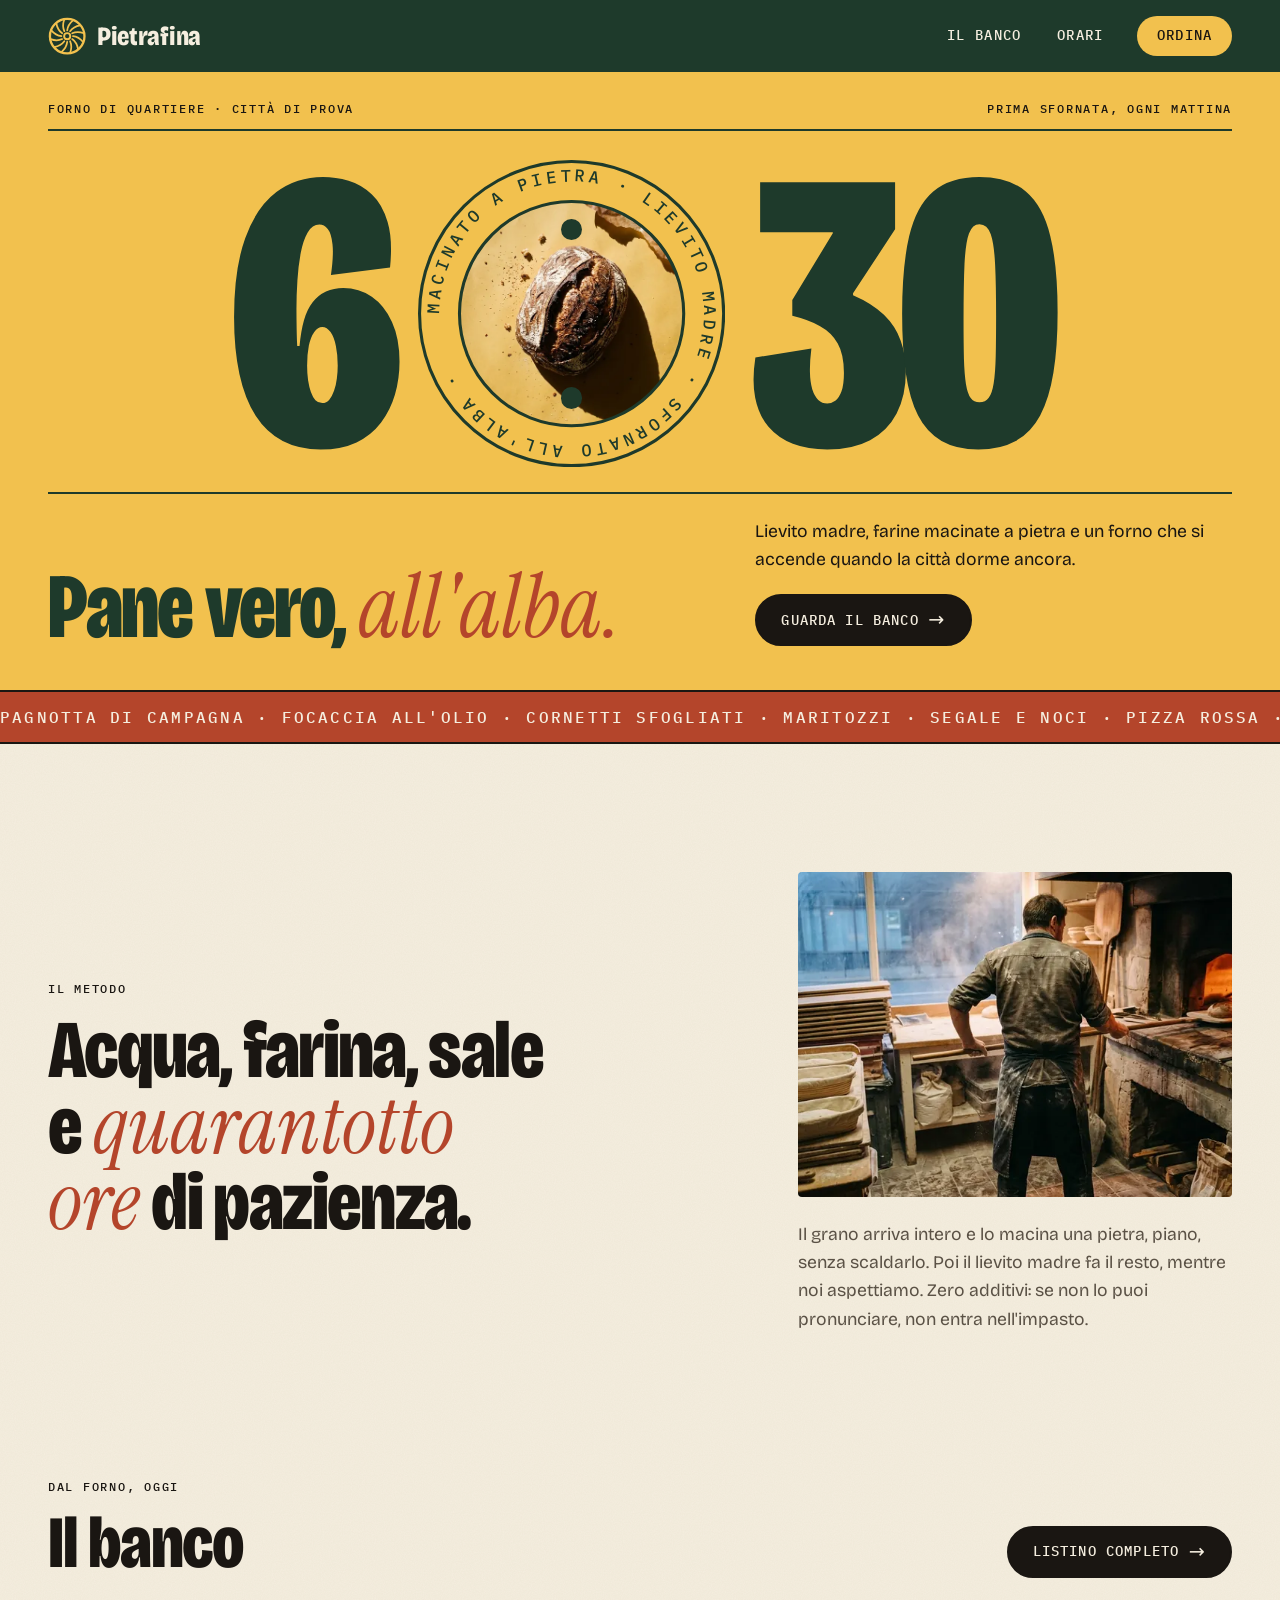
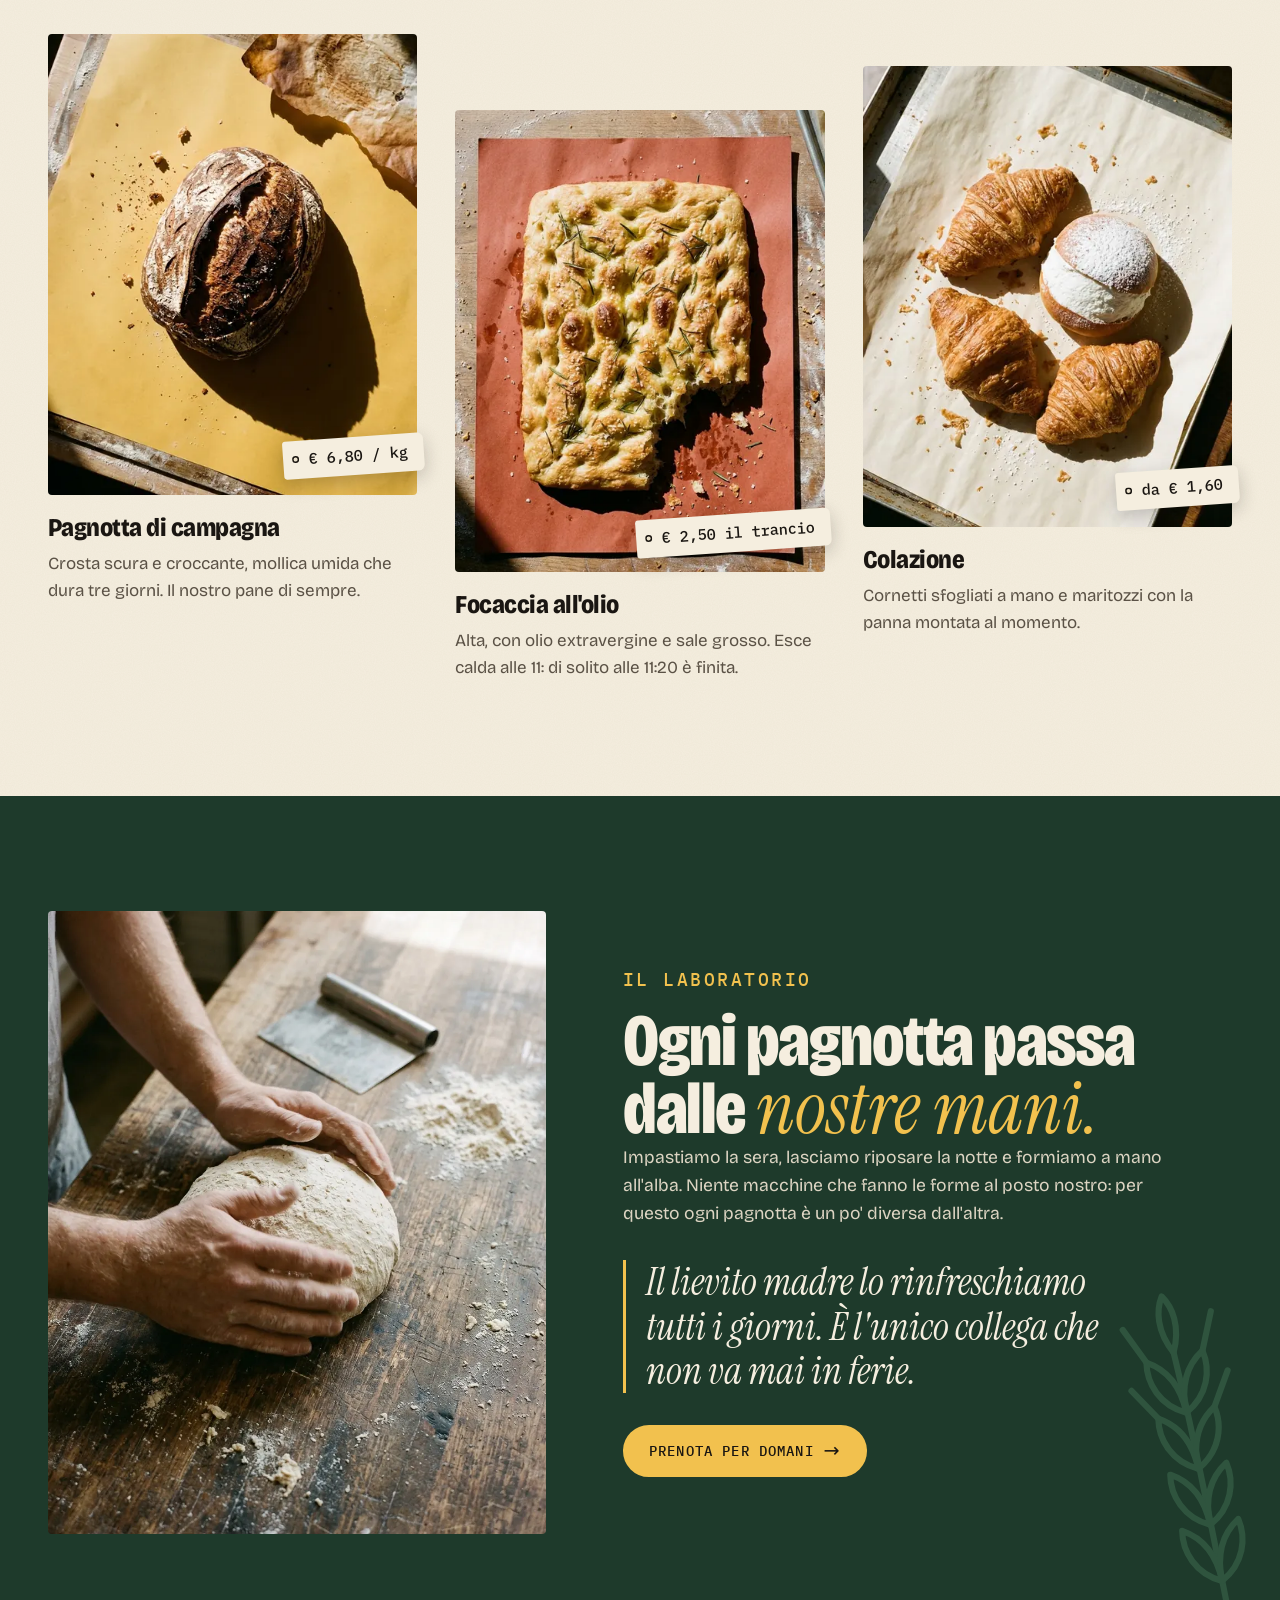
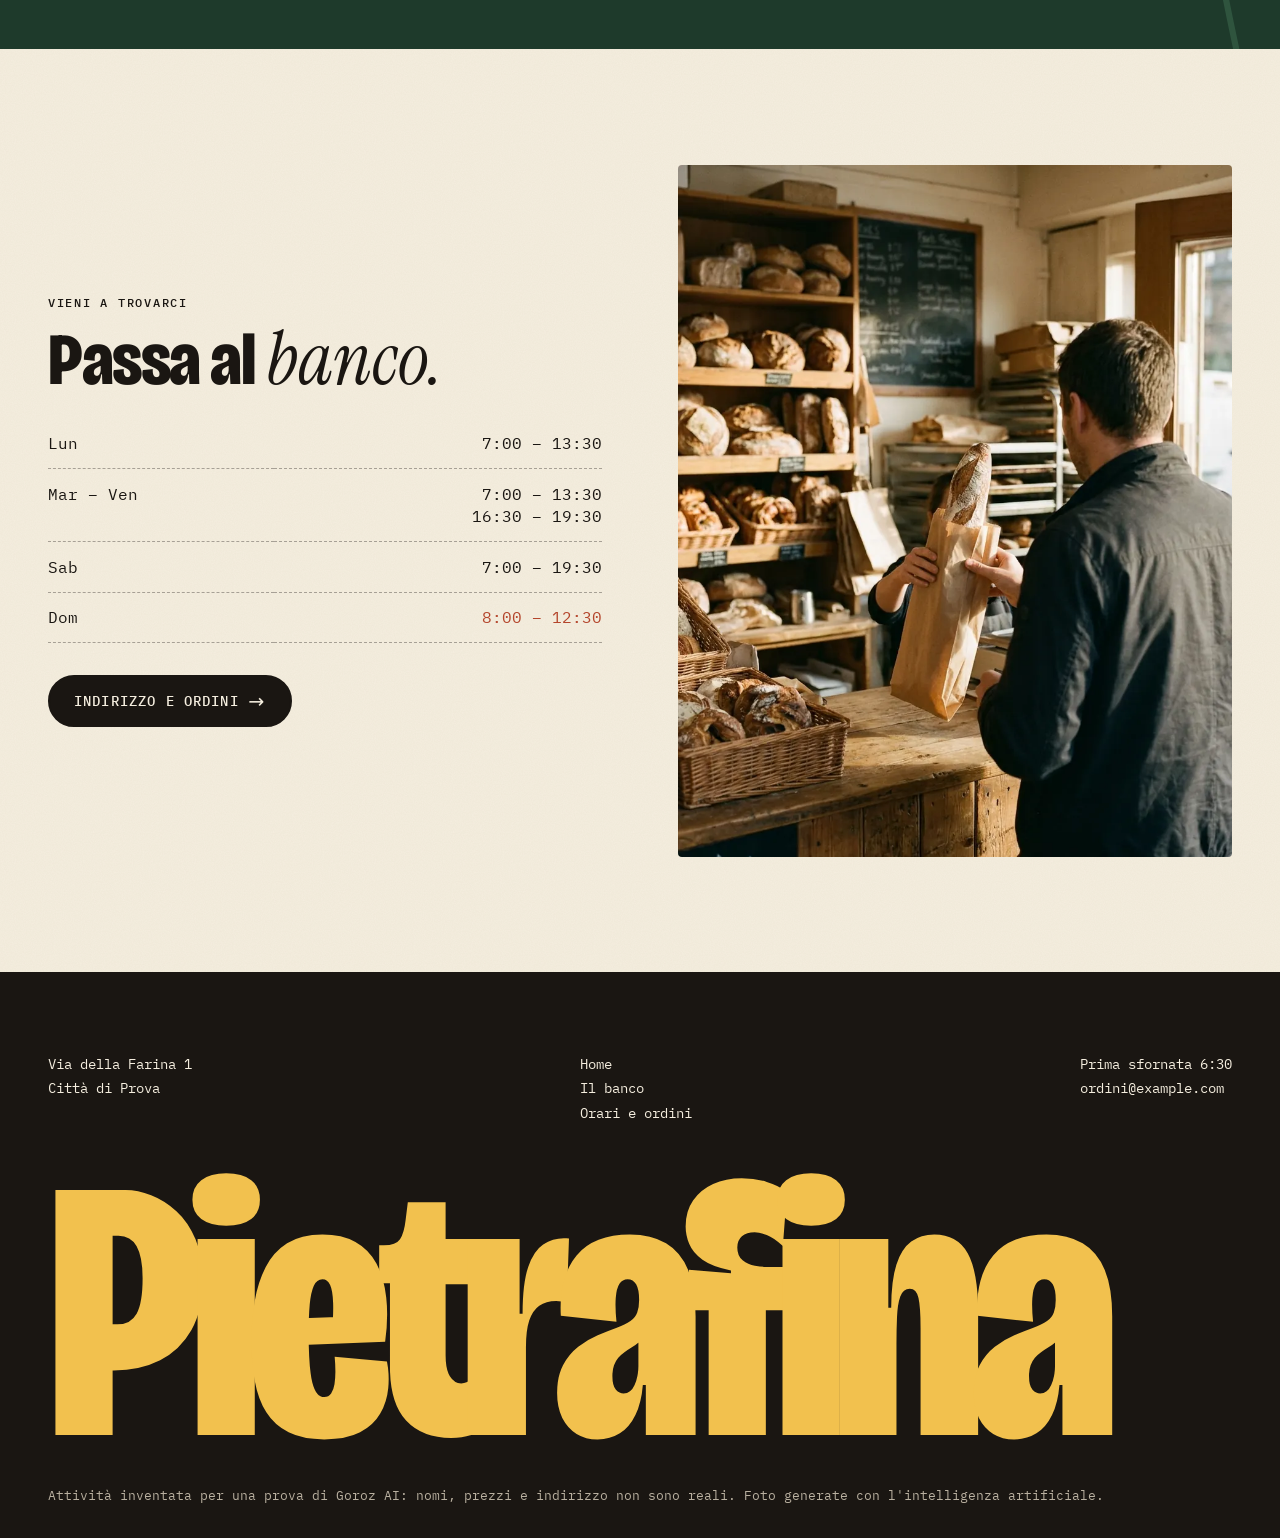
==== commit 4f19092d: "Apertura riconoscibile: blocco grano, 6:30 gigante con la pagnotta-macina, fascia mattone" ====
--- a/index.html
+++ b/index.html
@@ -8,7 +8,7 @@
 <meta name="theme-color" content="#1e3a2b">
 <link rel="icon" href="data:image/svg+xml,%3Csvg xmlns='http://www.w3.org/2000/svg' viewBox='0 0 100 100'%3E%3Ccircle cx='50' cy='50' r='48' fill='%231e3a2b'/%3E%3Ccircle cx='50' cy='50' r='34' fill='none' stroke='%23f2c14e' stroke-width='7'/%3E%3Ccircle cx='50' cy='50' r='7' fill='%23f2c14e'/%3E%3C/svg%3E">
 <link rel="preload" href="font/bricolage.woff2" as="font" type="font/woff2" crossorigin>
-<link rel="preload" as="image" href="img/hero-800.webp" imagesrcset="img/hero-800.webp 800w, img/hero-1600.webp 1600w" imagesizes="100vw" fetchpriority="high">
+<link rel="preload" as="image" href="img/pane-480.webp" imagesrcset="img/pane-480.webp 480w, img/pane-900.webp 900w" imagesizes="(min-width: 56rem) 24vw, 30vw" fetchpriority="high">
 <link rel="stylesheet" href="stile.css">
 </head>
 <body>
@@ -30,16 +30,26 @@
 
 <main id="contenuto">
   <section class="apertura" aria-labelledby="titolo">
-    <picture><img src="img/hero-800.webp" srcset="img/hero-800.webp 800w, img/hero-1600.webp 1600w" sizes="100vw" width="1600" height="873" alt="Un fornaio di spalle inforna le pagnotte nel forno a legna, all'alba, con la luce blu della strada dalla finestra" fetchpriority="high"></picture>
-    <div class="timbro" aria-hidden="true">
-      <svg viewBox="0 0 200 200"><circle cx="100" cy="100" r="97" fill="#f2c14e" stroke="#1a1612" stroke-width="3"/><g class="giro"><path id="giro-home" d="M100,100 m-72,0 a72,72 0 1,1 144,0 a72,72 0 1,1 -144,0" fill="none"/><text font-family="Plex Mono, monospace" font-size="13" font-weight="500" fill="#1a1612"><textPath href="#giro-home" textLength="448" lengthAdjust="spacing">MACINATO A PIETRA · LIEVITO MADRE · CITTÀ DI PROVA ·</textPath></text></g><svg x="66" y="66" width="68" height="68" style="color:#1a1612"><use href="#macina"/></svg></svg>
-    </div>
-    <div class="sopra contenitore">
-      <p class="etichetta">Forno di quartiere · dal lunedì al sabato</p>
-      <h1 id="titolo">Pane vero, <em>all'alba.</em></h1>
-      <div class="sotto">
-        <p>Lievito madre, farine macinate a pietra e un forno che si accende quando la città dorme ancora.</p>
-        <a class="bottone giallo" href="prodotti.html">Guarda il banco <span class="freccia" aria-hidden="true">→</span></a>
+    <div class="contenitore">
+      <div class="riga-alta">
+        <p class="etichetta">Forno di quartiere · Città di Prova</p>
+        <p class="etichetta">Prima sfornata, ogni mattina</p>
+      </div>
+      <p class="orologio" role="img" aria-label="Prima sfornata alle 6:30">
+        <span class="cifra" aria-hidden="true">6</span>
+        <span class="macina-foto" aria-hidden="true">
+          <img src="img/pane-480.webp" srcset="img/pane-480.webp 480w, img/pane-900.webp 900w" sizes="(min-width: 56rem) 24vw, 30vw" width="900" height="1129" alt="" fetchpriority="high">
+          <svg class="anello" viewBox="0 0 200 200"><path id="giro-home" d="M100,100 m-86,0 a86,86 0 1,1 172,0 a86,86 0 1,1 -172,0" fill="none"/><circle cx="100" cy="100" r="99" fill="none" stroke="#1e3a2b" stroke-width="2"/><circle cx="100" cy="100" r="73" fill="none" stroke="#1e3a2b" stroke-width="2"/><text font-family="Plex Mono, monospace" font-size="11" font-weight="500" letter-spacing="2.6" fill="#1e3a2b"><textPath href="#giro-home">MACINATO A PIETRA · LIEVITO MADRE · SFORNATO ALL'ALBA · </textPath></text></svg>
+          <i class="punti"></i>
+        </span>
+        <span class="cifra" aria-hidden="true">30</span>
+      </p>
+      <div class="base">
+        <h1 id="titolo">Pane vero, <em>all'alba.</em></h1>
+        <div class="sotto">
+          <p>Lievito madre, farine macinate a pietra e un forno che si accende quando la città dorme ancora.</p>
+          <a class="bottone" href="prodotti.html">Guarda il banco <span class="freccia" aria-hidden="true">→</span></a>
+        </div>
       </div>
     </div>
   </section>
@@ -58,7 +68,7 @@
         <h2 id="metodo">Acqua, farina, sale e <em>quarantotto ore</em> di pazienza.</h2>
       </div>
       <div class="testo">
-        <p class="ora">6:30<small>la prima sfornata, ogni mattina</small></p>
+        <img class="forno" src="img/hero-800.webp" srcset="img/hero-800.webp 800w, img/hero-1600.webp 1600w" sizes="(min-width: 56rem) 36vw, 100vw" width="1600" height="873" loading="lazy" alt="Un fornaio di spalle inforna le pagnotte nel forno a legna, all'alba, con la luce blu della strada dalla finestra">
         <p>Il grano arriva intero e lo macina una pietra, piano, senza scaldarlo. Poi il lievito madre fa il resto, mentre noi aspettiamo. Zero additivi: se non lo puoi pronunciare, non entra nell'impasto.</p>
       </div>
     </div>
--- a/stile.css
+++ b/stile.css
@@ -57,31 +57,39 @@
 .bottone.giallo:hover { background: transparent; color: var(--grano); }
 .bottone .freccia { font-family: var(--titolo); font-size: 1.2rem; }
 
-/* Apertura */
-.apertura { position: relative; color: var(--carta); background: var(--bosco); overflow: hidden; }
-.apertura picture img { width: 100%; height: min(86vh, 54rem); min-height: 32rem; object-fit: cover; object-position: 40% 50%; }
-.apertura::after { content: ""; position: absolute; inset: 0; background: linear-gradient(180deg, rgba(20,30,22,0) 35%, rgba(20,30,22,.78) 100%); pointer-events: none; }
-.apertura .sopra { position: absolute; left: 0; right: 0; bottom: clamp(1.75rem, 5vw, 4rem); z-index: 2; }
-.apertura h1 { font-size: clamp(5.2rem, 17vw, 11.5rem); font-stretch: 75%; line-height: .84; max-width: 12ch; }
-.apertura h1 em { color: var(--grano); font-size: .92em; }
-.apertura .sotto { display: flex; flex-wrap: wrap; align-items: center; gap: 1rem 2rem; margin-top: 1.75rem; }
-.apertura .sotto p { margin: 0; max-width: 30rem; font-size: 1.1rem; }
+/* Apertura (quinto giro): blocco grano, "6:30" enorme, la pagnotta-macina al posto dei due punti */
+.apertura { position: relative; color: var(--bosco); background: var(--grano); overflow: hidden; padding: clamp(1rem, 2.2vw, 1.75rem) 0 clamp(1.75rem, 3.5vw, 2.75rem); }
+.riga-alta { display: flex; justify-content: space-between; gap: 1rem; border-bottom: 2px solid var(--bosco); padding-bottom: .8rem; }
+.riga-alta .etichetta { margin: 0; color: var(--inchiostro); }
+.orologio { display: flex; align-items: center; justify-content: center; gap: clamp(.4rem, 2vw, 2rem); margin: clamp(.75rem, 2vw, 1.5rem) 0 clamp(.5rem, 1.5vw, 1.25rem); font: 800 clamp(8.5rem, 31vw, 27rem)/.8 var(--titolo); font-stretch: 75%; letter-spacing: -.03em; color: var(--bosco); }
+.orologio .cifra { display: block; }
+.macina-foto { position: relative; flex: none; width: clamp(6.6rem, 24vw, 21rem); aspect-ratio: 1; }
+.macina-foto img { position: absolute; inset: 13.5%; width: 73%; height: 73%; border-radius: 50%; object-fit: cover; object-position: 50% 44%; transform: scale(1); }
+.macina-foto .anello { position: absolute; inset: 0; width: 100%; height: 100%; animation: gira 36s linear infinite; }
+.macina-foto .punti::before, .macina-foto .punti::after { content: ""; position: absolute; left: 50%; width: 7%; aspect-ratio: 1; margin-left: -3.5%; border-radius: 50%; background: var(--bosco); }
+.macina-foto .punti::before { top: 19%; }
+.macina-foto .punti::after { bottom: 19%; }
+.apertura .base { display: grid; grid-template-columns: minmax(0, 1.35fr) minmax(0, 1fr); gap: 1.25rem clamp(2rem, 5vw, 5rem); align-items: end; border-top: 2px solid var(--bosco); padding-top: clamp(1rem, 2vw, 1.5rem); }
+.apertura h1 { font-size: clamp(3.4rem, 7.2vw, 6.6rem); font-stretch: 75%; line-height: .86; color: var(--bosco); }
+.apertura h1 em { color: var(--mattone); font-size: .95em; }
+.apertura .sotto p { margin: 0 0 1.25rem; max-width: 30rem; font-size: 1.1rem; color: var(--inchiostro); }
 .timbro { position: absolute; z-index: 3; width: clamp(7.5rem, 14vw, 11.5rem); aspect-ratio: 1; right: var(--margine); top: clamp(1.5rem, 6vw, 4.5rem); color: var(--inchiostro); }
 .timbro svg { width: 100%; height: 100%; }
 .timbro .giro { transform-origin: 50% 50%; animation: gira 28s linear infinite; }
 @keyframes gira { to { transform: rotate(360deg); } }
 
 /* Fascia che scorre */
-.fascia { background: var(--grano); color: var(--inchiostro); overflow: hidden; border-block: 2px solid var(--inchiostro); }
+.fascia { background: var(--mattone); color: var(--carta); overflow: hidden; border-block: 2px solid var(--inchiostro); }
 .fascia .scorre { display: flex; width: max-content; animation: scorri 38s linear infinite; }
 .fascia span { font: 500 1rem/1 var(--mono); text-transform: uppercase; letter-spacing: .14em; padding: 1.05rem 0; white-space: nowrap; }
 @keyframes scorri { to { transform: translateX(-50%); } }
 
 /* Manifesto */
 .manifesto { padding: clamp(4rem, 10vw, 8rem) 0; }
-.manifesto .contenitore { display: grid; grid-template-columns: minmax(0, 1.55fr) minmax(0, 1fr); gap: clamp(2rem, 6vw, 6rem); align-items: end; }
+.manifesto .contenitore { display: grid; grid-template-columns: minmax(0, 1.55fr) minmax(0, 1fr); gap: clamp(2rem, 6vw, 6rem); align-items: center; }
 .manifesto h2 { font-size: clamp(2.6rem, 6.4vw, 5.6rem); }
 .manifesto h2 em { color: var(--mattone); }
+.manifesto .forno { width: 100%; aspect-ratio: 4 / 3; object-fit: cover; object-position: 40% 50%; border-radius: 4px; margin-bottom: 1.5rem; }
 .manifesto .testo .ora { font: 500 clamp(4.5rem, 11vw, 8.5rem)/.9 var(--mono); letter-spacing: -.05em; color: var(--mattone); margin: 0 0 1.75rem; }
 .ora small { display: block; font: 500 .8rem/1.3 var(--mono); letter-spacing: .14em; text-transform: uppercase; color: var(--tenue); margin-top: .9rem; }
 .manifesto .testo p { color: var(--tenue); font-size: 1.1rem; }
@@ -171,13 +179,17 @@
   .menu .nascondi { display: none; }
   .marchio { font-size: 1.35rem; }
   .marchio svg { width: 2rem; height: 2rem; }
-  .apertura picture img { height: 78vh; min-height: 30rem; }
+  .riga-alta .etichetta:last-child { display: none; }
+  .orologio { font-size: 36vw; gap: .25rem; margin: 1.25rem 0 1rem; }
+  .macina-foto { width: 34vw; }
+  .apertura .base { grid-template-columns: 1fr; }
+  .apertura h1 { font-size: 3.9rem; }
   .timbro { width: 6.5rem; top: 1rem; }
   .pagina .timbro { width: 6rem; bottom: auto; top: 1rem; }
   .bottone { width: 100%; justify-content: center; }
   .prodotto img { aspect-ratio: 5 / 4; }
 }
 @media (prefers-reduced-motion: reduce) {
-  .timbro .giro, .fascia .scorre { animation: none; }
+  .timbro .giro, .fascia .scorre, .macina-foto .anello { animation: none; }
   html { scroll-behavior: auto; }
 }
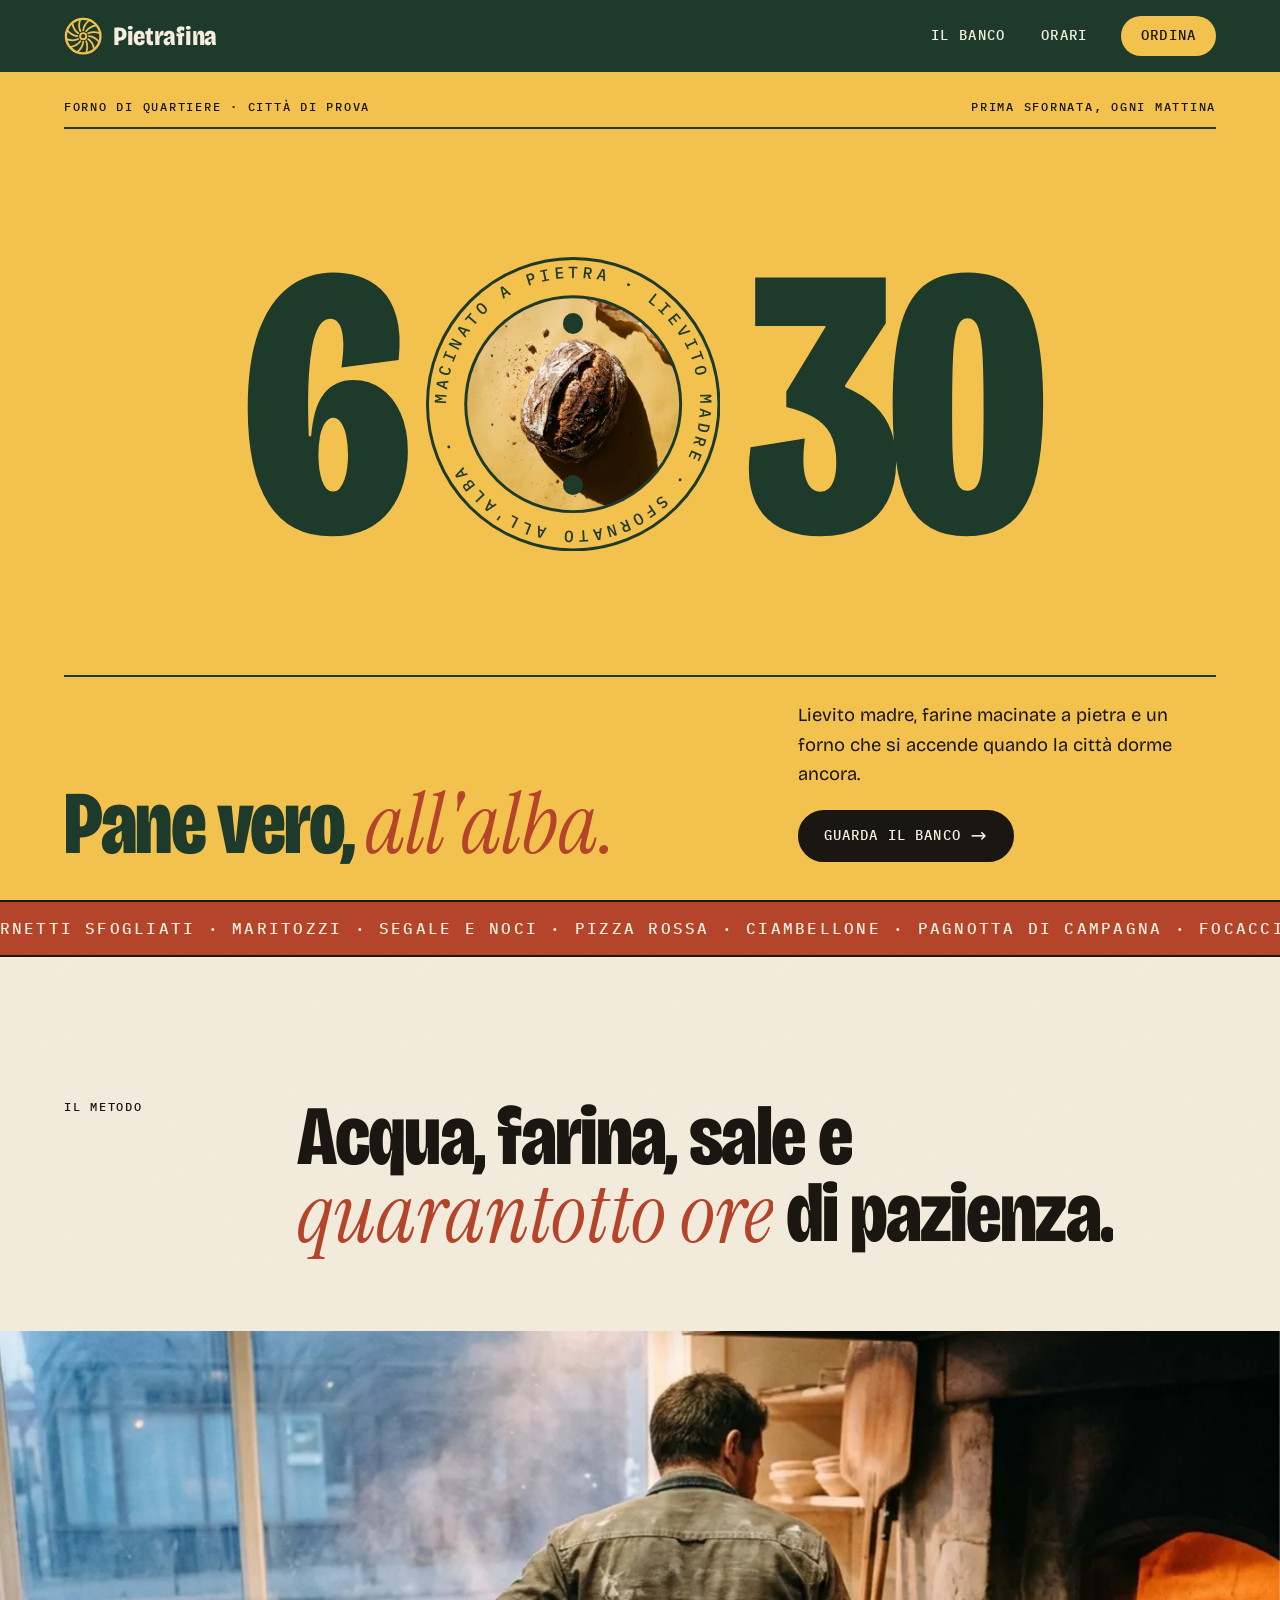
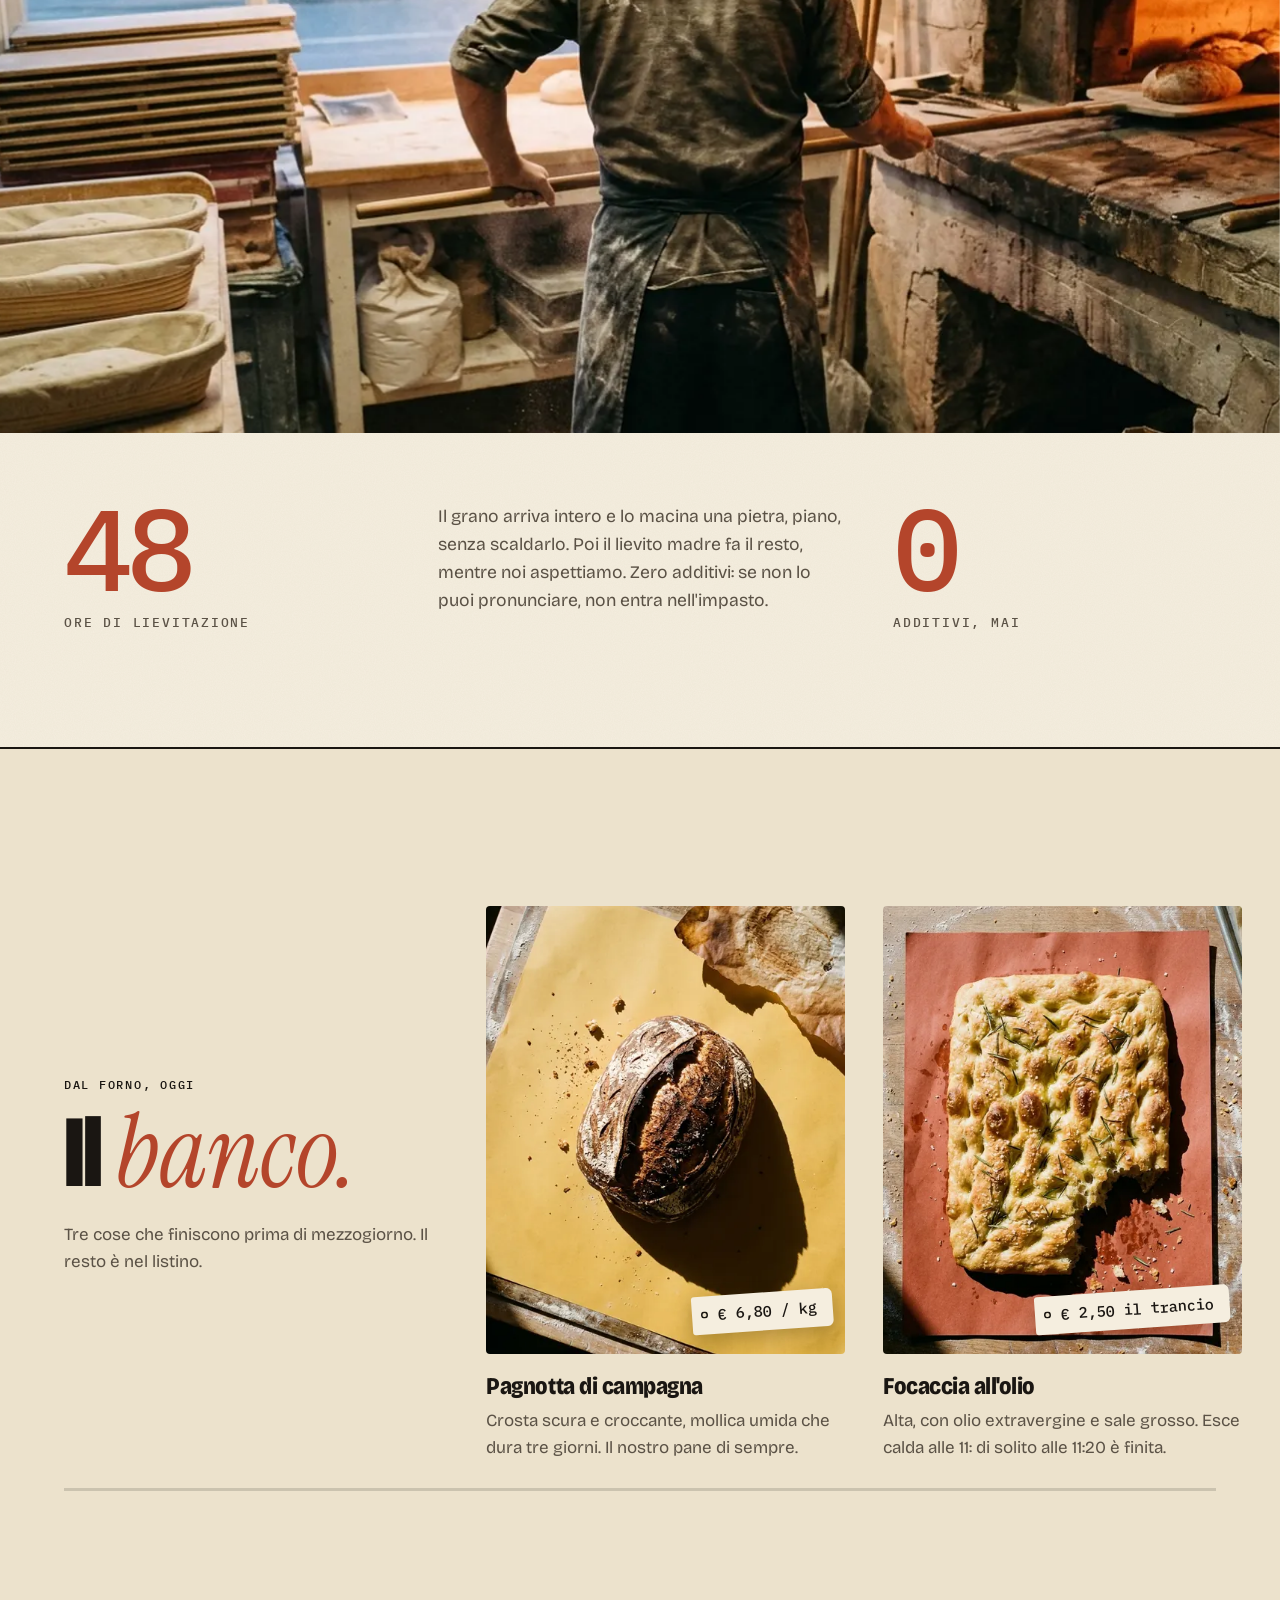
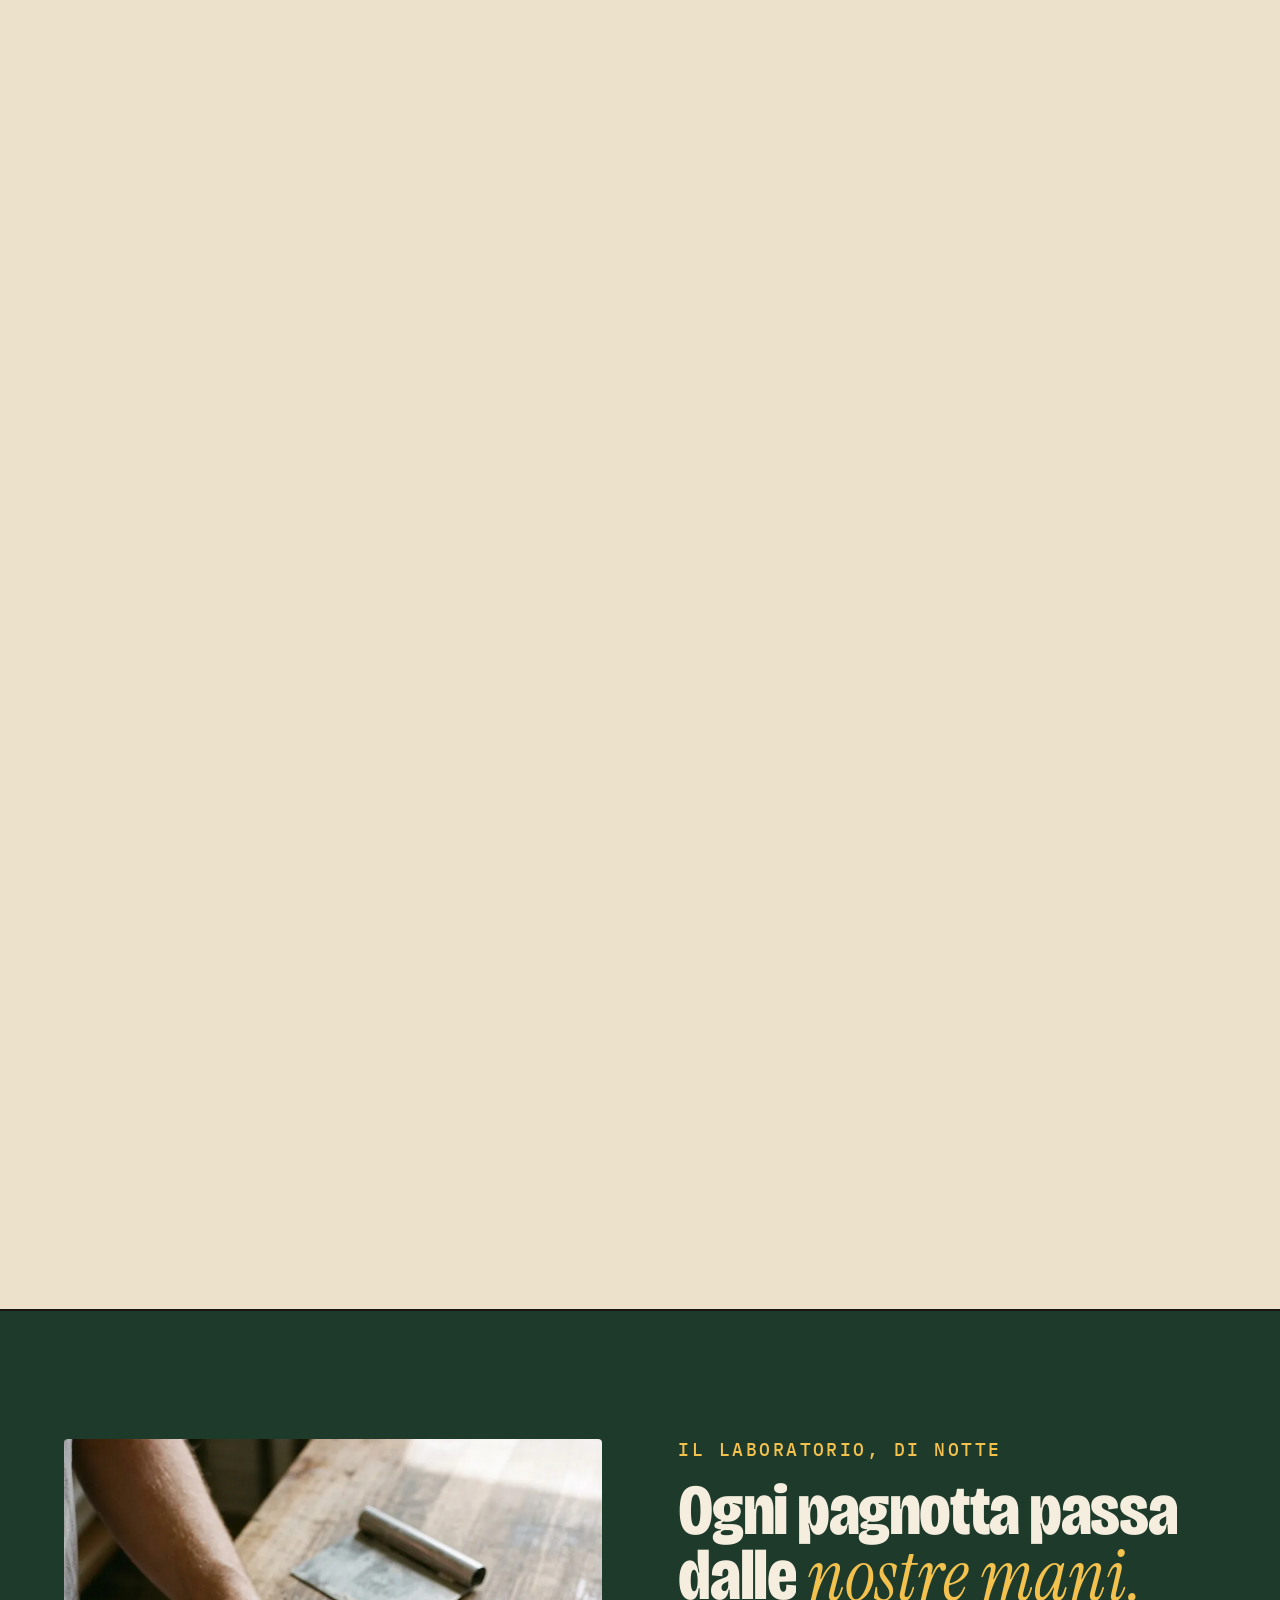
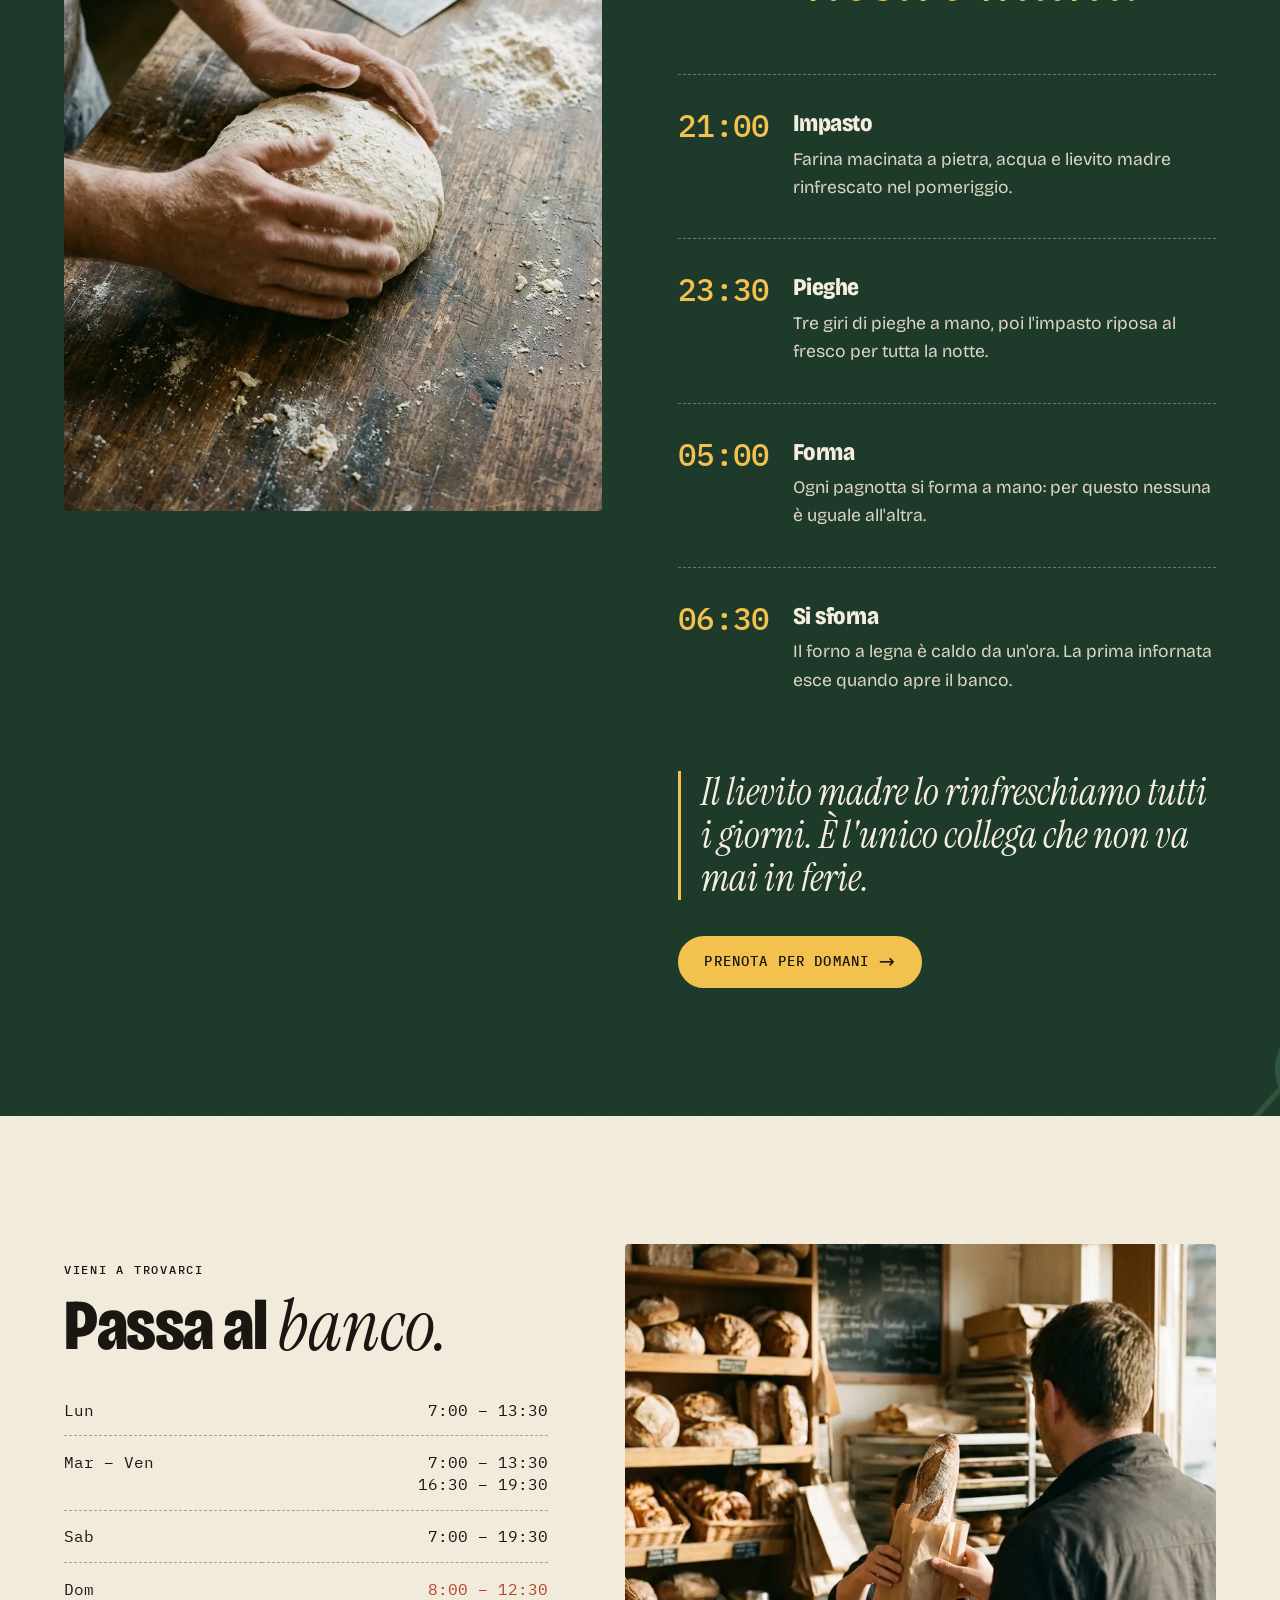
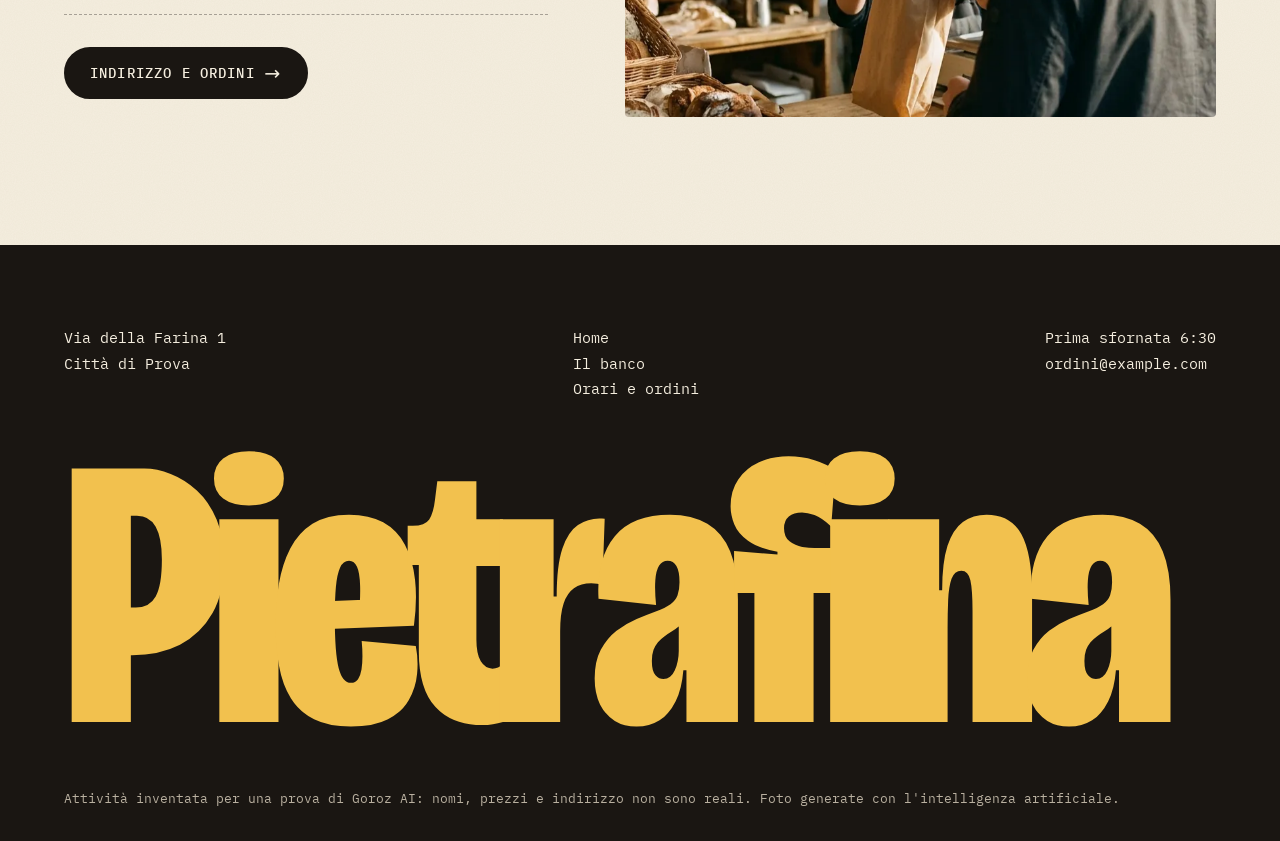
==== commit 97545521: "Sesto giro: impaginazione al 90%, vetrina orizzontale, comparse e parallasse allo scorrimento, trans" ====
--- a/index.html
+++ b/index.html
@@ -8,8 +8,9 @@
 <meta name="theme-color" content="#1e3a2b">
 <link rel="icon" href="data:image/svg+xml,%3Csvg xmlns='http://www.w3.org/2000/svg' viewBox='0 0 100 100'%3E%3Ccircle cx='50' cy='50' r='48' fill='%231e3a2b'/%3E%3Ccircle cx='50' cy='50' r='34' fill='none' stroke='%23f2c14e' stroke-width='7'/%3E%3Ccircle cx='50' cy='50' r='7' fill='%23f2c14e'/%3E%3C/svg%3E">
 <link rel="preload" href="font/bricolage.woff2" as="font" type="font/woff2" crossorigin>
-<link rel="preload" as="image" href="img/pane-480.webp" imagesrcset="img/pane-480.webp 480w, img/pane-900.webp 900w" imagesizes="(min-width: 56rem) 24vw, 30vw" fetchpriority="high">
+<link rel="preload" as="image" href="img/pane-480.webp" imagesrcset="img/pane-480.webp 480w, img/pane-900.webp 900w" imagesizes="(min-width: 56rem) 23vw, 34vw" fetchpriority="high">
 <link rel="stylesheet" href="stile.css">
+<script src="movimento.js" defer></script>
 </head>
 <body>
 <svg width="0" height="0" style="position:absolute" aria-hidden="true">
@@ -38,7 +39,7 @@
       <p class="orologio" role="img" aria-label="Prima sfornata alle 6:30">
         <span class="cifra" aria-hidden="true">6</span>
         <span class="macina-foto" aria-hidden="true">
-          <img src="img/pane-480.webp" srcset="img/pane-480.webp 480w, img/pane-900.webp 900w" sizes="(min-width: 56rem) 24vw, 30vw" width="900" height="1129" alt="" fetchpriority="high">
+          <img src="img/pane-480.webp" srcset="img/pane-480.webp 480w, img/pane-900.webp 900w" sizes="(min-width: 56rem) 23vw, 34vw" width="900" height="1129" alt="" fetchpriority="high">
           <svg class="anello" viewBox="0 0 200 200"><path id="giro-home" d="M100,100 m-86,0 a86,86 0 1,1 172,0 a86,86 0 1,1 -172,0" fill="none"/><circle cx="100" cy="100" r="99" fill="none" stroke="#1e3a2b" stroke-width="2"/><circle cx="100" cy="100" r="73" fill="none" stroke="#1e3a2b" stroke-width="2"/><text font-family="Plex Mono, monospace" font-size="11" font-weight="500" letter-spacing="2.6" fill="#1e3a2b"><textPath href="#giro-home">MACINATO A PIETRA · LIEVITO MADRE · SFORNATO ALL'ALBA · </textPath></text></svg>
           <i class="punti"></i>
         </span>
@@ -62,55 +63,69 @@
   </div>
 
   <section class="manifesto" aria-labelledby="metodo">
-    <div class="contenitore">
-      <div>
-        <p class="etichetta">Il metodo</p>
-        <h2 id="metodo">Acqua, farina, sale e <em>quarantotto ore</em> di pazienza.</h2>
-      </div>
-      <div class="testo">
-        <img class="forno" src="img/hero-800.webp" srcset="img/hero-800.webp 800w, img/hero-1600.webp 1600w" sizes="(min-width: 56rem) 36vw, 100vw" width="1600" height="873" loading="lazy" alt="Un fornaio di spalle inforna le pagnotte nel forno a legna, all'alba, con la luce blu della strada dalla finestra">
-        <p>Il grano arriva intero e lo macina una pietra, piano, senza scaldarlo. Poi il lievito madre fa il resto, mentre noi aspettiamo. Zero additivi: se non lo puoi pronunciare, non entra nell'impasto.</p>
-      </div>
+    <div class="contenitore manifesto-testa">
+      <p class="etichetta" data-rivela>Il metodo</p>
+      <h2 id="metodo" data-parole>Acqua, farina, sale e <em>quarantotto ore</em> di pazienza.</h2>
+    </div>
+    <figure class="foto-larga" data-maschera>
+      <img data-parallasse="0.12" src="img/hero-800.webp" srcset="img/hero-800.webp 800w, img/hero-1600.webp 1600w" sizes="100vw" width="1600" height="873" loading="lazy" alt="Un fornaio di spalle inforna le pagnotte nel forno a legna, all'alba, con la luce blu della strada dalla finestra">
+    </figure>
+    <div class="contenitore manifesto-piede">
+      <p class="numerone" data-rivela>48<small>ore di lievitazione</small></p>
+      <p data-rivela style="--ritardo:.1s">Il grano arriva intero e lo macina una pietra, piano, senza scaldarlo. Poi il lievito madre fa il resto, mentre noi aspettiamo. Zero additivi: se non lo puoi pronunciare, non entra nell'impasto.</p>
+      <p class="numerone" data-rivela style="--ritardo:.2s">0<small>additivi, mai</small></p>
     </div>
   </section>
 
   <section class="vetrina" aria-labelledby="banco">
-    <div class="contenitore">
-      <div class="titoletto">
-        <div>
-          <p class="etichetta">Dal forno, oggi</p>
-          <h2 id="banco">Il banco</h2>
-        </div>
-        <a class="bottone" href="prodotti.html">Listino completo <span class="freccia" aria-hidden="true">→</span></a>
+    <div class="vetrina-pin" data-orizzontale>
+      <div class="vetrina-schermo">
+        <ul class="binario">
+          <li class="pannello intro">
+            <p class="etichetta">Dal forno, oggi</p>
+            <h2 id="banco" data-parole>Il <em>banco.</em></h2>
+            <p>Tre cose che finiscono prima di mezzogiorno. Il resto è nel listino.</p>
+          </li>
+          <li class="prodotto">
+            <figure><img src="img/pane-480.webp" srcset="img/pane-480.webp 480w, img/pane-900.webp 900w" sizes="(min-width: 56rem) 28vw, 80vw" width="900" height="1129" loading="lazy" alt="Pagnotta a lievito madre con la crosta scura incisa, fotografata dall'alto su carta gialla"><span class="cartellino">€ 6,80 / kg</span></figure>
+            <h3>Pagnotta di campagna</h3>
+            <p>Crosta scura e croccante, mollica umida che dura tre giorni. Il nostro pane di sempre.</p>
+          </li>
+          <li class="prodotto">
+            <figure><img src="img/focaccia-480.webp" srcset="img/focaccia-480.webp 480w, img/focaccia-900.webp 900w" sizes="(min-width: 56rem) 28vw, 80vw" width="900" height="1129" loading="lazy" alt="Focaccia all'olio con sale grosso e rosmarino, con un angolo già strappato, su carta rosso mattone"><span class="cartellino">€ 2,50 il trancio</span></figure>
+            <h3>Focaccia all'olio</h3>
+            <p>Alta, con olio extravergine e sale grosso. Esce calda alle 11: di solito alle 11:20 è finita.</p>
+          </li>
+          <li class="prodotto">
+            <figure><img src="img/cornetti-480.webp" srcset="img/cornetti-480.webp 480w, img/cornetti-900.webp 900w" sizes="(min-width: 56rem) 28vw, 80vw" width="900" height="1129" loading="lazy" alt="Tre cornetti sfogliati e un maritozzo con la panna e lo zucchero a velo, dall'alto su carta da forno"><span class="cartellino">da € 1,60</span></figure>
+            <h3>Colazione</h3>
+            <p>Cornetti sfogliati a mano e maritozzi con la panna montata al momento.</p>
+          </li>
+          <li class="pannello fine">
+            <p>Segale e noci, pizza rossa, ciambellone <em>e altri nove.</em></p>
+            <a class="bottone giallo" href="prodotti.html">Listino completo <span class="freccia" aria-hidden="true">→</span></a>
+          </li>
+        </ul>
+        <div class="avanzamento" aria-hidden="true"><span></span></div>
       </div>
-      <ul class="prodotti">
-        <li class="prodotto">
-          <figure><img src="img/pane-480.webp" srcset="img/pane-480.webp 480w, img/pane-900.webp 900w" sizes="(min-width: 56rem) 28vw, 100vw" width="900" height="1129" loading="lazy" alt="Pagnotta a lievito madre con la crosta scura incisa, fotografata dall'alto su carta gialla"><span class="cartellino">€ 6,80 / kg</span></figure>
-          <h3>Pagnotta di campagna</h3>
-          <p>Crosta scura e croccante, mollica umida che dura tre giorni. Il nostro pane di sempre.</p>
-        </li>
-        <li class="prodotto">
-          <figure><img src="img/focaccia-480.webp" srcset="img/focaccia-480.webp 480w, img/focaccia-900.webp 900w" sizes="(min-width: 56rem) 28vw, 100vw" width="900" height="1129" loading="lazy" alt="Focaccia all'olio con sale grosso e rosmarino, con un angolo già strappato, su carta rosso mattone"><span class="cartellino">€ 2,50 il trancio</span></figure>
-          <h3>Focaccia all'olio</h3>
-          <p>Alta, con olio extravergine e sale grosso. Esce calda alle 11: di solito alle 11:20 è finita.</p>
-        </li>
-        <li class="prodotto">
-          <figure><img src="img/cornetti-480.webp" srcset="img/cornetti-480.webp 480w, img/cornetti-900.webp 900w" sizes="(min-width: 56rem) 28vw, 100vw" width="900" height="1129" loading="lazy" alt="Tre cornetti sfogliati e un maritozzo con la panna e lo zucchero a velo, dall'alto su carta da forno"><span class="cartellino">da € 1,60</span></figure>
-          <h3>Colazione</h3>
-          <p>Cornetti sfogliati a mano e maritozzi con la panna montata al momento.</p>
-        </li>
-      </ul>
     </div>
   </section>
 
   <section class="laboratorio" aria-labelledby="mani">
     <div class="contenitore">
-      <img src="img/mani-480.webp" srcset="img/mani-480.webp 480w, img/mani-900.webp 900w" sizes="(min-width: 56rem) 40vw, 100vw" width="900" height="1129" loading="lazy" alt="Mani infarinate che danno forma a una palla di impasto su un banco di legno consumato, accanto a un tarocco di metallo">
+      <div class="ferma" data-maschera>
+        <img src="img/mani-480.webp" srcset="img/mani-480.webp 480w, img/mani-900.webp 900w" sizes="(min-width: 56rem) 45vw, 100vw" width="900" height="1129" loading="lazy" alt="Mani infarinate che danno forma a una palla di impasto su un banco di legno consumato, accanto a un tarocco di metallo">
+      </div>
       <div>
-        <p class="etichetta">Il laboratorio</p>
-        <h2 id="mani">Ogni pagnotta passa dalle <em>nostre mani.</em></h2>
-        <p>Impastiamo la sera, lasciamo riposare la notte e formiamo a mano all'alba. Niente macchine che fanno le forme al posto nostro: per questo ogni pagnotta è un po' diversa dall'altra.</p>
-        <p class="citazione">Il lievito madre lo rinfreschiamo tutti i giorni. È l'unico collega che non va mai in ferie.</p>
+        <p class="etichetta" data-rivela>Il laboratorio, di notte</p>
+        <h2 id="mani" data-parole>Ogni pagnotta passa dalle <em>nostre mani.</em></h2>
+        <div class="tappe">
+          <div class="tappa" data-rivela><span class="ora">21:00</span><h3>Impasto</h3><p>Farina macinata a pietra, acqua e lievito madre rinfrescato nel pomeriggio.</p></div>
+          <div class="tappa" data-rivela><span class="ora">23:30</span><h3>Pieghe</h3><p>Tre giri di pieghe a mano, poi l'impasto riposa al fresco per tutta la notte.</p></div>
+          <div class="tappa" data-rivela><span class="ora">05:00</span><h3>Forma</h3><p>Ogni pagnotta si forma a mano: per questo nessuna è uguale all'altra.</p></div>
+          <div class="tappa" data-rivela><span class="ora">06:30</span><h3>Si sforna</h3><p>Il forno a legna è caldo da un'ora. La prima infornata esce quando apre il banco.</p></div>
+        </div>
+        <p class="citazione" data-rivela>Il lievito madre lo rinfreschiamo tutti i giorni. È l'unico collega che non va mai in ferie.</p>
         <a class="bottone giallo" href="orari-e-contatti.html#ordina">Prenota per domani <span class="freccia" aria-hidden="true">→</span></a>
       </div>
     </div>
@@ -120,9 +135,9 @@
   <section class="visita" aria-labelledby="passa">
     <div class="contenitore">
       <div>
-        <p class="etichetta">Vieni a trovarci</p>
-        <h2 id="passa">Passa al <em>banco.</em></h2>
-        <table class="orari">
+        <p class="etichetta" data-rivela>Vieni a trovarci</p>
+        <h2 id="passa" data-parole>Passa al <em>banco.</em></h2>
+        <table class="orari" data-rivela>
           <caption class="salta">Orari di apertura</caption>
           <tr><th scope="row">Lun</th><td>7:00 – 13:30</td></tr>
           <tr><th scope="row">Mar – Ven</th><td>7:00 – 13:30<br>16:30 – 19:30</td></tr>
@@ -131,7 +146,9 @@
         </table>
         <a class="bottone" href="orari-e-contatti.html">Indirizzo e ordini <span class="freccia" aria-hidden="true">→</span></a>
       </div>
-      <img src="img/bottega-480.webp" srcset="img/bottega-480.webp 480w, img/bottega-900.webp 900w" sizes="(min-width: 56rem) 45vw, 100vw" width="900" height="1129" loading="lazy" alt="Un cliente di spalle riceve al banco un sacchetto di carta con una baguette, davanti agli scaffali del pane">
+      <div class="cornice" data-maschera>
+        <img data-parallasse="0.08" src="img/bottega-480.webp" srcset="img/bottega-480.webp 480w, img/bottega-900.webp 900w" sizes="(min-width: 56rem) 50vw, 100vw" width="900" height="1129" loading="lazy" alt="Un cliente di spalle riceve al banco un sacchetto di carta con una baguette, davanti agli scaffali del pane">
+      </div>
     </div>
   </section>
 </main>
--- a/stile.css
+++ b/stile.css
@@ -1,4 +1,5 @@
-/* Forno Pietrafina · identità "macinato a pietra" (quarto giro, 24/11/2026)
+/* Forno Pietrafina · identità "macinato a pietra"
+   Sesto giro (24/11/2026): impaginazione larga al 90%, movimento allo scorrimento, transizioni tra pagine.
    Bricolage Grotesque, Instrument Serif, IBM Plex Mono: SIL Open Font License 1.1, ospitati nel sito (font/LICENZE.txt). */
 @font-face { font-family: "Bricolage"; src: url("font/bricolage.woff2") format("woff2"); font-weight: 400 800; font-stretch: 75% 100%; font-display: swap; }
 @font-face { font-family: "Instrument"; src: url("font/instrument-italic.woff2") format("woff2"); font-style: italic; font-weight: 400; font-display: swap; }
@@ -14,14 +15,15 @@
   --mattone: #b4452b;
   --inchiostro: #1a1612;
   --tenue: #5b5246;
-  --largo: 84rem;
-  --margine: clamp(1.25rem, 4vw, 3rem);
+  --margine: max(1.15rem, 5vw);          /* 5% per lato: contenuti al 90% della larghezza */
+  --testata: 4.5rem;
+  --curva: cubic-bezier(.2, .75, .15, 1);
   --titolo: "Bricolage", "Arial Narrow", system-ui, sans-serif;
   --corsivo: "Instrument", Georgia, serif;
   --mono: "Plex Mono", ui-monospace, Consolas, monospace;
 }
 * { box-sizing: border-box; }
-html { -webkit-text-size-adjust: 100%; text-size-adjust: 100%; scroll-behavior: smooth; }
+html { -webkit-text-size-adjust: 100%; text-size-adjust: 100%; }
 body {
   margin: 0; color: var(--inchiostro); background: var(--carta);
   font: 400 1.0625rem/1.6 var(--titolo); font-stretch: 100%;
@@ -29,157 +31,221 @@
 }
 img { display: block; max-width: 100%; height: auto; }
 a { color: inherit; }
-.contenitore { max-width: var(--largo); margin: 0 auto; padding: 0 var(--margine); }
+.contenitore { width: 100%; max-width: 200rem; margin: 0 auto; padding: 0 var(--margine); }
 .salta { position: absolute; left: -999px; top: 0; background: var(--grano); color: var(--inchiostro); padding: .75rem 1rem; z-index: 50; }
 .salta:focus { left: 1rem; }
 :focus-visible { outline: 3px solid var(--grano); outline-offset: 3px; }
 em, .corsivo { font-family: var(--corsivo); font-style: italic; font-weight: 400; letter-spacing: 0; }
 .etichetta { font: 500 .78rem/1.3 var(--mono); letter-spacing: .14em; text-transform: uppercase; margin: 0 0 1rem; }
 h1, h2, h3 { font-family: var(--titolo); font-weight: 800; font-stretch: 78%; line-height: .92; letter-spacing: -.02em; margin: 0; text-wrap: balance; }
-h2 { font-size: clamp(2.4rem, 6vw, 4.6rem); }
-h3 { font-size: 1.6rem; font-stretch: 85%; line-height: 1.05; }
+h2 { font-size: clamp(2.4rem, 5.6vw, 7rem); }
+h3 { font-size: clamp(1.5rem, 1.7vw, 2rem); font-stretch: 85%; line-height: 1.05; }
 p { margin: 0 0 1rem; }
 
-/* Testata */
-.testata { background: var(--bosco); color: var(--carta); position: sticky; top: 0; z-index: 20; }
-.testata .contenitore { display: flex; align-items: center; justify-content: space-between; gap: 1rem; min-height: 4.5rem; }
+/* Transizioni tra pagine (View Transitions tra documenti, dove il browser le supporta) */
+@view-transition { navigation: auto; }
+.testata { view-transition-name: testata; }
+::view-transition-old(root) { animation: 260ms var(--curva) both pagina-esce; }
+::view-transition-new(root) { animation: 520ms var(--curva) both pagina-entra; }
+@keyframes pagina-esce { to { opacity: 0; transform: translateY(-3vh) scale(.985); } }
+@keyframes pagina-entra { from { opacity: 0; transform: translateY(6vh); } }
+
+/* Testata: scompare scendendo, torna risalendo */
+.testata { background: var(--bosco); color: var(--carta); position: sticky; top: 0; z-index: 20; transition: transform .45s var(--curva); }
+.testata.via { transform: translateY(-100%); }
+.testata .contenitore { display: flex; align-items: center; justify-content: space-between; gap: 1rem; min-height: var(--testata); }
 .marchio { display: inline-flex; align-items: center; gap: .65rem; text-decoration: none; font: 800 1.65rem/1 var(--titolo); font-stretch: 80%; letter-spacing: -.01em; }
-.marchio svg { width: 2.4rem; height: 2.4rem; flex: none; }
-.menu { display: flex; align-items: center; gap: clamp(.75rem, 2.5vw, 2rem); font: 500 .85rem/1 var(--mono); text-transform: uppercase; letter-spacing: .1em; }
-.menu a { text-decoration: none; padding: .9rem .1rem; }
-.menu a:hover, .menu a[aria-current="page"] { text-decoration: underline; text-decoration-thickness: 2px; text-underline-offset: 6px; }
-.menu .ordina { background: var(--grano); color: var(--inchiostro); border-radius: 999px; padding: .85rem 1.2rem; text-decoration: none; }
-
-/* Bottoni */
-.bottone { display: inline-flex; align-items: center; gap: .6rem; min-height: 3.25rem; padding: .9rem 1.5rem; border-radius: 999px; background: var(--inchiostro); color: var(--carta); font: 500 .9rem/1 var(--mono); text-transform: uppercase; letter-spacing: .08em; text-decoration: none; border: 2px solid var(--inchiostro); }
-.bottone:hover { background: transparent; color: var(--inchiostro); }
+.marchio svg { width: 2.4rem; height: 2.4rem; flex: none; transition: transform .9s var(--curva); }
+.marchio:hover svg { transform: rotate(-180deg); }
+.menu { display: flex; align-items: center; gap: clamp(.75rem, 2.5vw, 2.5rem); font: 500 .85rem/1 var(--mono); text-transform: uppercase; letter-spacing: .1em; }
+.menu a { text-decoration: none; padding: .9rem .1rem; position: relative; }
+.menu a:not(.ordina)::after { content: ""; position: absolute; left: 0; right: 0; bottom: .55rem; height: 2px; background: currentColor; transform: scaleX(0); transform-origin: right; transition: transform .45s var(--curva); }
+.menu a:not(.ordina):hover::after, .menu a[aria-current="page"]::after { transform: scaleX(1); transform-origin: left; }
+.menu .ordina { background: var(--grano); color: var(--inchiostro); border-radius: 999px; padding: .85rem 1.2rem; transition: transform .35s var(--curva); }
+.menu .ordina:hover { transform: rotate(-3deg) scale(1.05); }
+
+/* Bottoni: riempimento che scorre e freccia che avanza */
+.bottone { position: relative; overflow: hidden; isolation: isolate; display: inline-flex; align-items: center; gap: .6rem; min-height: 3.25rem; padding: .9rem 1.5rem; border-radius: 999px; background: var(--inchiostro); color: var(--carta); font: 500 .9rem/1 var(--mono); text-transform: uppercase; letter-spacing: .08em; text-decoration: none; border: 2px solid var(--inchiostro); transition: color .45s var(--curva); }
+.bottone::before { content: ""; position: absolute; inset: -2px; z-index: -1; background: var(--grano); transform: translateY(101%); border-radius: inherit; transition: transform .5s var(--curva); }
+.bottone:hover { color: var(--inchiostro); }
+.bottone:hover::before { transform: translateY(0); }
 .bottone.giallo { background: var(--grano); border-color: var(--grano); color: var(--inchiostro); }
-.bottone.giallo:hover { background: transparent; color: var(--grano); }
-.bottone .freccia { font-family: var(--titolo); font-size: 1.2rem; }
-
-/* Apertura (quinto giro): blocco grano, "6:30" enorme, la pagnotta-macina al posto dei due punti */
-.apertura { position: relative; color: var(--bosco); background: var(--grano); overflow: hidden; padding: clamp(1rem, 2.2vw, 1.75rem) 0 clamp(1.75rem, 3.5vw, 2.75rem); }
+.bottone.giallo::before { background: var(--carta); }
+.bottone .freccia { font-family: var(--titolo); font-size: 1.2rem; transition: transform .45s var(--curva); }
+.bottone:hover .freccia { transform: translateX(.35rem); }
+
+/* Apertura: blocco grano a tutta altezza, "6:30" che si apre allo scorrimento */
+.apertura { --p: 0; position: relative; color: var(--bosco); background: var(--grano); overflow: hidden; min-height: calc(100svh - var(--testata)); display: flex; padding: clamp(1rem, 2vw, 1.75rem) 0 clamp(1.75rem, 3vw, 2.75rem); }
+.apertura > .contenitore { display: flex; flex-direction: column; }
 .riga-alta { display: flex; justify-content: space-between; gap: 1rem; border-bottom: 2px solid var(--bosco); padding-bottom: .8rem; }
 .riga-alta .etichetta { margin: 0; color: var(--inchiostro); }
-.orologio { display: flex; align-items: center; justify-content: center; gap: clamp(.4rem, 2vw, 2rem); margin: clamp(.75rem, 2vw, 1.5rem) 0 clamp(.5rem, 1.5vw, 1.25rem); font: 800 clamp(8.5rem, 31vw, 27rem)/.8 var(--titolo); font-stretch: 75%; letter-spacing: -.03em; color: var(--bosco); }
-.orologio .cifra { display: block; }
-.macina-foto { position: relative; flex: none; width: clamp(6.6rem, 24vw, 21rem); aspect-ratio: 1; }
-.macina-foto img { position: absolute; inset: 13.5%; width: 73%; height: 73%; border-radius: 50%; object-fit: cover; object-position: 50% 44%; transform: scale(1); }
+.orologio { flex: 1; display: flex; align-items: center; justify-content: center; gap: clamp(.4rem, 2vw, 2.5rem); margin: clamp(.75rem, 2vw, 1.5rem) 0 clamp(.5rem, 1.5vw, 1.25rem); font: 800 clamp(8.5rem, 30vw, 40rem)/.8 var(--titolo); font-stretch: 75%; letter-spacing: -.03em; color: var(--bosco); }
+.orologio .cifra { display: block; will-change: transform; }
+.orologio .cifra:first-child { transform: translateX(calc(var(--p) * -9vw)); }
+.orologio .cifra:last-child { transform: translateX(calc(var(--p) * 9vw)); }
+.macina-foto { position: relative; flex: none; width: clamp(6.6rem, 23vw, 30rem); aspect-ratio: 1; transform: rotate(calc(var(--p) * 140deg)) scale(calc(1 + var(--p) * .3)); will-change: transform; }
+.macina-foto img { position: absolute; inset: 13.5%; width: 73%; height: 73%; border-radius: 50%; object-fit: cover; object-position: 50% 44%; }
 .macina-foto .anello { position: absolute; inset: 0; width: 100%; height: 100%; animation: gira 36s linear infinite; }
 .macina-foto .punti::before, .macina-foto .punti::after { content: ""; position: absolute; left: 50%; width: 7%; aspect-ratio: 1; margin-left: -3.5%; border-radius: 50%; background: var(--bosco); }
 .macina-foto .punti::before { top: 19%; }
 .macina-foto .punti::after { bottom: 19%; }
-.apertura .base { display: grid; grid-template-columns: minmax(0, 1.35fr) minmax(0, 1fr); gap: 1.25rem clamp(2rem, 5vw, 5rem); align-items: end; border-top: 2px solid var(--bosco); padding-top: clamp(1rem, 2vw, 1.5rem); }
-.apertura h1 { font-size: clamp(3.4rem, 7.2vw, 6.6rem); font-stretch: 75%; line-height: .86; color: var(--bosco); }
+.apertura .base { display: grid; grid-template-columns: minmax(0, 1.6fr) minmax(0, 1fr); gap: 1.25rem clamp(2rem, 5vw, 6rem); align-items: end; border-top: 2px solid var(--bosco); padding-top: clamp(1rem, 2vw, 1.5rem); transform: translateY(calc(var(--p) * -4vh)); }
+.apertura h1 { font-size: clamp(3.4rem, 7vw, 9rem); font-stretch: 75%; line-height: .86; color: var(--bosco); }
 .apertura h1 em { color: var(--mattone); font-size: .95em; }
-.apertura .sotto p { margin: 0 0 1.25rem; max-width: 30rem; font-size: 1.1rem; color: var(--inchiostro); }
-.timbro { position: absolute; z-index: 3; width: clamp(7.5rem, 14vw, 11.5rem); aspect-ratio: 1; right: var(--margine); top: clamp(1.5rem, 6vw, 4.5rem); color: var(--inchiostro); }
+.apertura .sotto p { margin: 0 0 1.25rem; max-width: 32rem; font-size: 1.15rem; color: var(--inchiostro); }
+.timbro { --giro: 0deg; position: absolute; z-index: 3; width: clamp(7.5rem, 12vw, 13rem); aspect-ratio: 1; right: var(--margine); top: clamp(1.5rem, 6vw, 4.5rem); color: var(--inchiostro); transform: rotate(var(--giro)); }
 .timbro svg { width: 100%; height: 100%; }
 .timbro .giro { transform-origin: 50% 50%; animation: gira 28s linear infinite; }
 @keyframes gira { to { transform: rotate(360deg); } }
 
-/* Fascia che scorre */
+/* Fascia che scorre: con lo script la velocità segue lo scorrimento della pagina */
 .fascia { background: var(--mattone); color: var(--carta); overflow: hidden; border-block: 2px solid var(--inchiostro); }
 .fascia .scorre { display: flex; width: max-content; animation: scorri 38s linear infinite; }
-.fascia span { font: 500 1rem/1 var(--mono); text-transform: uppercase; letter-spacing: .14em; padding: 1.05rem 0; white-space: nowrap; }
+.mv .fascia .scorre { animation: none; }
+.fascia span { font: 500 clamp(1rem, 1.2vw, 1.35rem)/1 var(--mono); text-transform: uppercase; letter-spacing: .14em; padding: 1.15rem 0; white-space: nowrap; }
 @keyframes scorri { to { transform: translateX(-50%); } }
 
-/* Manifesto */
-.manifesto { padding: clamp(4rem, 10vw, 8rem) 0; }
-.manifesto .contenitore { display: grid; grid-template-columns: minmax(0, 1.55fr) minmax(0, 1fr); gap: clamp(2rem, 6vw, 6rem); align-items: center; }
-.manifesto h2 { font-size: clamp(2.6rem, 6.4vw, 5.6rem); }
+/* Manifesto: titolo largo, foto a tutta larghezza in parallasse, numeri */
+.manifesto { padding: clamp(4.5rem, 11vw, 10rem) 0 clamp(4rem, 9vw, 8rem); }
+.manifesto-testa { display: grid; grid-template-columns: minmax(0, .35fr) minmax(0, 1.65fr); gap: 1rem 3vw; align-items: start; }
+.manifesto h2 { font-size: clamp(2.6rem, 6.6vw, 8.6rem); }
 .manifesto h2 em { color: var(--mattone); }
-.manifesto .forno { width: 100%; aspect-ratio: 4 / 3; object-fit: cover; object-position: 40% 50%; border-radius: 4px; margin-bottom: 1.5rem; }
-.manifesto .testo .ora { font: 500 clamp(4.5rem, 11vw, 8.5rem)/.9 var(--mono); letter-spacing: -.05em; color: var(--mattone); margin: 0 0 1.75rem; }
-.ora small { display: block; font: 500 .8rem/1.3 var(--mono); letter-spacing: .14em; text-transform: uppercase; color: var(--tenue); margin-top: .9rem; }
-.manifesto .testo p { color: var(--tenue); font-size: 1.1rem; }
-
-/* Vetrina */
-.vetrina { padding: 0 0 clamp(4rem, 9vw, 7.5rem); }
-.vetrina .titoletto { display: flex; justify-content: space-between; align-items: end; gap: 1.5rem; flex-wrap: wrap; margin-bottom: clamp(2rem, 5vw, 3.5rem); }
-.prodotti { display: grid; grid-template-columns: repeat(3, minmax(0, 1fr)); gap: clamp(1.25rem, 3vw, 2.5rem); list-style: none; margin: 0; padding: 0; }
-.prodotti li:nth-child(2) { margin-top: clamp(0rem, 6vw, 5rem); }
-.prodotti li:nth-child(3) { margin-top: clamp(0rem, 2.5vw, 2rem); }
-.prodotto figure { margin: 0; position: relative; }
-.prodotto img { width: 100%; aspect-ratio: 4 / 5; object-fit: cover; border-radius: 4px; }
-.cartellino { position: absolute; right: -.4rem; bottom: 1.25rem; background: var(--carta); color: var(--inchiostro); font: 500 .95rem/1 var(--mono); padding: .7rem 1rem .7rem 1.6rem; border-radius: 3px 6px 6px 3px; box-shadow: 0 6px 18px rgba(26,22,18,.22); transform: rotate(-4deg); }
+.foto-larga { margin: clamp(2.5rem, 6vw, 5rem) 0 0; height: clamp(20rem, 78vh, 54rem); overflow: hidden; position: relative; }
+.foto-larga img { position: absolute; left: 0; top: -12%; width: 100%; height: 124%; object-fit: cover; object-position: 40% 55%; will-change: transform; }
+.manifesto-piede { display: grid; grid-template-columns: minmax(0, 1fr) minmax(0, 1.25fr) minmax(0, 1fr); gap: 2rem 4vw; align-items: end; margin-top: clamp(2.5rem, 5vw, 4.5rem); }
+.numerone { font: 500 clamp(4.5rem, 9vw, 11rem)/.9 var(--mono); letter-spacing: -.05em; color: var(--mattone); margin: 0; }
+.numerone small { display: block; font: 500 .8rem/1.3 var(--mono); letter-spacing: .14em; text-transform: uppercase; color: var(--tenue); margin-top: .9rem; }
+.manifesto-piede > p:not(.numerone) { color: var(--tenue); font-size: clamp(1.1rem, 1.25vw, 1.35rem); max-width: 36rem; }
+
+/* Vetrina orizzontale: sul computer la sezione si ferma e i prodotti scorrono di lato */
+.vetrina { background: var(--carta-2); border-block: 2px solid var(--inchiostro); }
+.vetrina-pin { position: relative; height: 240vh; }
+.vetrina-schermo { position: sticky; top: 0; height: 100vh; overflow: hidden; display: flex; flex-direction: column; justify-content: center; }
+.binario { display: flex; gap: 3vw; align-items: stretch; list-style: none; margin: 0; padding: 0 var(--margine); width: max-content; will-change: transform; }
+.binario > li { flex: none; width: clamp(17rem, 28vw, 34rem); }
+.pannello.intro { width: clamp(17rem, 30vw, 36rem); display: flex; flex-direction: column; justify-content: center; }
+.pannello.intro h2 { font-size: clamp(3.4rem, 8vw, 10rem); line-height: .85; }
+.pannello.intro h2 em { color: var(--mattone); }
+.pannello.intro p:last-child { color: var(--tenue); max-width: 24rem; margin-top: 1.5rem; }
+.pannello.fine { display: flex; flex-direction: column; justify-content: center; gap: 1.5rem; background: var(--bosco); color: var(--carta); padding: clamp(1.75rem, 3vw, 3rem); border-radius: 4px; }
+.pannello.fine p { font: 800 clamp(1.8rem, 2.6vw, 3rem)/1 var(--titolo); font-stretch: 78%; margin: 0; }
+.pannello.fine p em { color: var(--grano); }
+.avanzamento { margin: clamp(1.5rem, 3vh, 2.5rem) var(--margine) 0; height: 3px; background: rgba(26,22,18,.15); }
+.avanzamento span { display: block; height: 100%; background: var(--inchiostro); transform-origin: left; transform: scaleX(var(--avanza, 0)); }
+.prodotto figure { margin: 0; position: relative; overflow: hidden; border-radius: 4px; }
+.prodotto img { width: 100%; aspect-ratio: 4 / 5; max-height: 62vh; object-fit: cover; transition: transform 1.1s var(--curva); }
+.prodotto:hover img { transform: scale(1.06); }
+.cartellino { position: absolute; right: .75rem; bottom: 1.25rem; background: var(--carta); color: var(--inchiostro); font: 500 .95rem/1 var(--mono); padding: .7rem 1rem .7rem 1.6rem; border-radius: 3px 6px 6px 3px; box-shadow: 0 6px 18px rgba(26,22,18,.22); transform: rotate(-4deg); transform-origin: 1.3rem 50%; transition: transform .6s var(--curva); }
+.prodotto:hover .cartellino { transform: rotate(-11deg) translateY(-.3rem); }
 .cartellino::before { content: ""; position: absolute; left: .55rem; top: 50%; width: .45rem; height: .45rem; margin-top: -.225rem; border-radius: 50%; background: var(--carta-2); box-shadow: inset 0 0 0 1.5px var(--inchiostro); }
 .prodotto h3 { margin: 1.25rem 0 .5rem; }
 .prodotto p { color: var(--tenue); margin: 0; }
 
-/* Laboratorio */
-.laboratorio { background: var(--bosco); color: var(--carta); padding: clamp(4rem, 9vw, 7.5rem) 0; position: relative; overflow: hidden; }
-.laboratorio .contenitore { display: grid; grid-template-columns: minmax(0, .9fr) minmax(0, 1.1fr); gap: clamp(2rem, 6vw, 6rem); align-items: center; }
-.laboratorio img { width: 100%; aspect-ratio: 4 / 5; object-fit: cover; border-radius: 4px; }
+/* Laboratorio: foto ferma a sinistra, la notte del pane scorre a destra */
+.laboratorio { background: var(--bosco); color: var(--carta); padding: clamp(4.5rem, 10vw, 9rem) 0; position: relative; overflow: clip; }
+.laboratorio .contenitore { display: grid; grid-template-columns: minmax(0, 1fr) minmax(0, 1fr); gap: clamp(2rem, 6vw, 8rem); align-items: start; }
+.laboratorio .ferma { position: sticky; top: calc(var(--testata) + 2rem); }
+.laboratorio .ferma img { width: 100%; aspect-ratio: 4 / 5; max-height: calc(100vh - var(--testata) - 4rem); object-fit: cover; border-radius: 4px; }
 .laboratorio .etichetta { color: var(--grano); }
 .laboratorio h2 em { color: var(--grano); }
-.laboratorio p { color: #dcd4c2; max-width: 34rem; font-size: 1.1rem; }
-.laboratorio .citazione { font: italic 400 clamp(1.7rem, 3vw, 2.4rem)/1.15 var(--corsivo); color: var(--carta); border-left: 3px solid var(--grano); padding-left: 1.25rem; margin: 2rem 0; max-width: 30rem; }
-.spiga { position: absolute; right: clamp(-3rem, -2vw, -1rem); bottom: -3rem; width: clamp(8rem, 16vw, 14rem); height: auto; aspect-ratio: 1 / 2; color: #3d6a4f; opacity: .55; pointer-events: none; transform: rotate(-12deg); }
+.laboratorio p { color: #dcd4c2; max-width: 36rem; font-size: 1.1rem; }
+.tappe { margin: clamp(2.5rem, 5vw, 4.5rem) 0 2.5rem; }
+.tappa { display: grid; grid-template-columns: minmax(5.5rem, auto) 1fr; gap: .25rem 1.5rem; padding: clamp(1.5rem, 3vw, 2.25rem) 0; border-top: 1.5px dashed rgba(245,238,223,.35); }
+.tappa .ora { grid-row: span 2; font: 500 clamp(1.6rem, 2.4vw, 2.6rem)/1 var(--mono); color: var(--grano); letter-spacing: -.03em; }
+.tappa h3 { color: var(--carta); }
+.tappa p { margin: .35rem 0 0; }
+.laboratorio .citazione { font: italic 400 clamp(1.8rem, 3vw, 2.8rem)/1.12 var(--corsivo); color: var(--carta); border-left: 3px solid var(--grano); padding-left: 1.25rem; margin: 0 0 2.25rem; max-width: 34rem; }
+.spiga { position: absolute; right: clamp(-3rem, -2vw, -1rem); bottom: -3rem; width: clamp(8rem, 14vw, 16rem); height: auto; aspect-ratio: 1 / 2; color: #3d6a4f; opacity: .55; pointer-events: none; transform: rotate(calc(-12deg + var(--ondeggia, 0deg))); transform-origin: 50% 100%; }
 
 /* Visita */
-.visita { padding: clamp(4rem, 9vw, 7.5rem) 0; }
-.visita .contenitore { display: grid; grid-template-columns: minmax(0, 1fr) minmax(0, 1fr); gap: clamp(2rem, 6vw, 5rem); align-items: center; }
-.visita img { width: 100%; aspect-ratio: 4 / 5; object-fit: cover; border-radius: 4px; }
-.orari { width: 100%; border-collapse: collapse; font: 400 1rem/1.4 var(--mono); margin: 1.5rem 0 2rem; }
-.orari th, .orari td { text-align: left; padding: .85rem 0; border-bottom: 1.5px dashed rgba(26,22,18,.35); font-weight: 400; vertical-align: top; }
+.visita { padding: clamp(4.5rem, 10vw, 9rem) 0; }
+.visita .contenitore { display: grid; grid-template-columns: minmax(0, .9fr) minmax(0, 1.1fr); gap: clamp(2rem, 6vw, 8rem); align-items: center; }
+.visita .cornice { overflow: hidden; border-radius: 4px; aspect-ratio: 5 / 4; position: relative; }
+.visita .cornice img { position: absolute; left: 0; top: -10%; width: 100%; height: 120%; object-fit: cover; will-change: transform; }
+.orari { width: 100%; border-collapse: collapse; font: 400 clamp(1rem, 1.15vw, 1.2rem)/1.4 var(--mono); margin: 1.5rem 0 2rem; }
+.orari th, .orari td { text-align: left; padding: .9rem 0; border-bottom: 1.5px dashed rgba(26,22,18,.35); font-weight: 400; vertical-align: top; }
 .orari td { text-align: right; }
 .orari .chiuso td { color: var(--mattone); }
 
 /* Testate delle pagine interne */
-.pagina { padding: clamp(3.5rem, 8vw, 6.5rem) 0 clamp(2.5rem, 6vw, 4.5rem); position: relative; }
-.pagina h1 { font-size: clamp(3.8rem, 13vw, 10.5rem); font-stretch: 75%; line-height: .84; }
+.pagina { padding: clamp(3.5rem, 8vw, 7rem) 0 clamp(2.5rem, 6vw, 5rem); position: relative; overflow: hidden; }
+.pagina h1 { font-size: clamp(3.8rem, 12vw, 15rem); font-stretch: 75%; line-height: .84; }
 .pagina h1 em { color: var(--mattone); }
-.pagina .intro { max-width: 34rem; font-size: 1.15rem; color: var(--tenue); margin-top: 1.5rem; }
+.pagina .intro { max-width: 36rem; font-size: 1.2rem; color: var(--tenue); margin-top: 1.5rem; }
 .pagina .timbro { color: var(--inchiostro); top: auto; bottom: clamp(1rem, 4vw, 3rem); }
 
 /* Listino */
-.reparto { padding: clamp(3rem, 7vw, 5.5rem) 0; }
+.reparto { padding: clamp(3.5rem, 8vw, 7rem) 0; }
 .reparto.grano { background: var(--grano); }
 .reparto.mattone { background: var(--mattone); color: var(--carta); }
 .reparto.mattone .voci small, .reparto.mattone .voci li { color: var(--carta); border-color: rgba(245,238,223,.45); }
-.reparto .contenitore { display: grid; grid-template-columns: minmax(0, .8fr) minmax(0, 1.2fr); gap: clamp(2rem, 6vw, 5rem); align-items: start; }
-.reparto.inverti .contenitore { grid-template-columns: minmax(0, 1.2fr) minmax(0, .8fr); }
+.reparto .contenitore { display: grid; grid-template-columns: minmax(0, 1fr) minmax(0, 1.15fr); gap: clamp(2rem, 6vw, 8rem); align-items: start; }
+.reparto.inverti .contenitore { grid-template-columns: minmax(0, 1.15fr) minmax(0, 1fr); }
 .reparto.inverti figure { order: 2; }
-.reparto figure { margin: 0; }
-.reparto img { width: 100%; aspect-ratio: 4 / 5; object-fit: cover; border-radius: 4px; box-shadow: 0 18px 40px rgba(26,22,18,.18); }
+.reparto figure { margin: 0; overflow: hidden; border-radius: 4px; box-shadow: 0 18px 40px rgba(26,22,18,.18); position: sticky; top: calc(var(--testata) + 2rem); }
+.reparto img { width: 100%; aspect-ratio: 4 / 5; max-height: calc(100vh - var(--testata) - 4rem); object-fit: cover; transition: transform 1.1s var(--curva); }
+.reparto figure:hover img { transform: scale(1.05); }
 .voci { list-style: none; margin: 1.5rem 0 0; padding: 0; }
-.voci li { display: grid; grid-template-columns: 1fr auto; gap: .25rem 1rem; padding: 1.1rem 0; border-bottom: 1.5px dashed rgba(26,22,18,.4); }
-.voci b { font: 700 1.3rem/1.2 var(--titolo); font-stretch: 88%; }
-.voci .prezzo { font: 500 1rem/1.6 var(--mono); white-space: nowrap; }
+.voci li { display: grid; grid-template-columns: 1fr auto; gap: .25rem 1rem; padding: 1.2rem 0; border-bottom: 1.5px dashed rgba(26,22,18,.4); transition: padding .4s var(--curva); }
+.voci li:hover { padding-left: .6rem; }
+.voci b { font: 700 clamp(1.3rem, 1.5vw, 1.7rem)/1.2 var(--titolo); font-stretch: 88%; }
+.voci .prezzo { font: 500 clamp(1rem, 1.15vw, 1.25rem)/1.6 var(--mono); white-space: nowrap; }
 .voci small { grid-column: 1 / -1; font-size: 1rem; color: var(--tenue); }
 .reparto.grano .voci small { color: #3d3529; }
 
 /* Ordina */
-.ordina-box { background: var(--grano); padding: clamp(1.75rem, 4vw, 3rem); border-radius: 4px; border: 2px solid var(--inchiostro); box-shadow: 8px 8px 0 var(--inchiostro); }
-.ordina-box h2 { font-size: clamp(2.2rem, 5vw, 3.6rem); margin-bottom: 1rem; }
-.chiamata { background: var(--bosco); color: var(--carta); padding: clamp(3.5rem, 8vw, 6rem) 0; }
+.ordina-box { background: var(--grano); padding: clamp(1.75rem, 4vw, 3rem); border-radius: 4px; border: 2px solid var(--inchiostro); box-shadow: 8px 8px 0 var(--inchiostro); transition: transform .4s var(--curva), box-shadow .4s var(--curva); }
+.ordina-box:hover { transform: translate(-3px, -3px); box-shadow: 11px 11px 0 var(--inchiostro); }
+.ordina-box h2 { font-size: clamp(2.2rem, 4.4vw, 4.4rem); margin-bottom: 1rem; }
+.chiamata { background: var(--bosco); color: var(--carta); padding: clamp(4rem, 9vw, 7rem) 0; }
 .chiamata .contenitore { display: flex; justify-content: space-between; align-items: end; gap: 2rem; flex-wrap: wrap; }
 .chiamata h2 em { color: var(--grano); }
-.chiamata p { color: #dcd4c2; max-width: 32rem; margin-top: 1rem; }
+.chiamata p { color: #dcd4c2; max-width: 34rem; margin-top: 1rem; }
 
 /* Piede */
 .piede { background: var(--inchiostro); color: var(--carta); padding: clamp(3rem, 7vw, 5rem) 0 2rem; overflow: hidden; }
-.piede .righe { display: flex; justify-content: space-between; gap: 2rem; flex-wrap: wrap; font: 400 .9rem/1.7 var(--mono); }
+.piede .righe { display: flex; justify-content: space-between; gap: 2rem; flex-wrap: wrap; font: 400 .95rem/1.7 var(--mono); }
 .piede .righe a { text-decoration: none; }
 .piede .righe a:hover { text-decoration: underline; }
 .piede nav { display: flex; flex-direction: column; }
-.parolona { font: 800 clamp(4.5rem, 29vw, 27rem)/.8 var(--titolo); font-stretch: 75%; letter-spacing: -.04em; color: var(--grano); margin: 2.5rem 0 1.5rem; white-space: nowrap; }
+.parolona { display: flex; font: 800 clamp(4.5rem, 30vw, 60rem)/.8 var(--titolo); font-stretch: 75%; letter-spacing: -.04em; color: var(--grano); margin: 2.5rem 0 1.5rem; white-space: nowrap; overflow: hidden; padding-bottom: .04em; }
+.parolona span { display: inline-block; }
 .nota { font: 400 .82rem/1.5 var(--mono); color: #b9b0a0; margin: 0; }
 
+/* Comparse allo scorrimento: solo se lo script è attivo e il movimento è permesso */
+.mv [data-rivela] { opacity: 0; transform: translateY(2.5rem); transition: opacity .9s var(--curva), transform 1.1s var(--curva); transition-delay: var(--ritardo, 0s); }
+.mv [data-rivela].visto { opacity: 1; transform: none; }
+.mv [data-maschera] { clip-path: inset(12% 6% 12% 6% round 4px); transition: clip-path 1.4s var(--curva); }
+.mv [data-maschera].visto { clip-path: inset(0 0 0 0 round 0); }
+.parola { display: inline-block; overflow: hidden; vertical-align: top; padding-bottom: .08em; margin-bottom: -.08em; }
+.parola > span { display: inline-block; }
+.mv [data-parole] .parola > span { transform: translateY(105%); transition: transform 1s var(--curva); transition-delay: calc(var(--i, 0) * 55ms); }
+.mv [data-parole].visto .parola > span { transform: none; }
+.mv .parolona span { transform: translateY(100%); transition: transform 1.1s var(--curva); transition-delay: calc(var(--i, 0) * 45ms); }
+.mv .parolona.visto span { transform: none; }
+
 @media (max-width: 56rem) {
-  .manifesto .contenitore, .laboratorio .contenitore, .visita .contenitore, .reparto .contenitore, .reparto.inverti .contenitore { grid-template-columns: 1fr; }
+  .manifesto-testa, .manifesto-piede, .laboratorio .contenitore, .visita .contenitore, .reparto .contenitore, .reparto.inverti .contenitore { grid-template-columns: 1fr; }
   .reparto.inverti figure { order: 0; }
-  .reparto img { aspect-ratio: 5 / 4; }
-  .prodotti { grid-template-columns: 1fr; }
-  .prodotti li:nth-child(n) { margin-top: 0; }
-  .laboratorio img, .visita img { aspect-ratio: 5 / 4; }
+  .reparto figure, .laboratorio .ferma { position: relative; top: 0; }
+  .reparto img, .laboratorio .ferma img { aspect-ratio: 5 / 4; max-height: none; }
+  .foto-larga { height: 58vh; }
+  /* Vetrina: sul telefono scorre a mano, con l'aggancio */
+  .vetrina-pin { height: auto; }
+  .vetrina-schermo { position: relative; height: auto; padding: 4rem 0 3rem; }
+  .binario { width: auto; overflow-x: auto; scroll-snap-type: x mandatory; scroll-padding-inline: var(--margine); padding-bottom: 1rem; scrollbar-width: none; transform: none !important; }
+  .binario::-webkit-scrollbar { display: none; }
+  .binario > li, .pannello.intro { width: 80vw; scroll-snap-align: start; }
+  .pannello.intro { width: 80vw; }
+  .prodotto img { max-height: none; }
+  .avanzamento { display: none; }
 }
 @media (max-width: 40rem) {
   .menu .nascondi { display: none; }
   .marchio { font-size: 1.35rem; }
   .marchio svg { width: 2rem; height: 2rem; }
   .riga-alta .etichetta:last-child { display: none; }
+  .apertura { min-height: calc(100svh - var(--testata)); }
   .orologio { font-size: 36vw; gap: .25rem; margin: 1.25rem 0 1rem; }
   .macina-foto { width: 34vw; }
   .apertura .base { grid-template-columns: 1fr; }
@@ -187,9 +253,13 @@
   .timbro { width: 6.5rem; top: 1rem; }
   .pagina .timbro { width: 6rem; bottom: auto; top: 1rem; }
   .bottone { width: 100%; justify-content: center; }
-  .prodotto img { aspect-ratio: 5 / 4; }
+  .numerone { font-size: 4.5rem; }
+  .tappa { grid-template-columns: 1fr; }
+  .tappa .ora { grid-row: auto; }
 }
 @media (prefers-reduced-motion: reduce) {
   .timbro .giro, .fascia .scorre, .macina-foto .anello { animation: none; }
-  html { scroll-behavior: auto; }
-}
+  @view-transition { navigation: none; }
+  .orologio .cifra, .macina-foto, .apertura .base { transform: none !important; }
+  * { transition-duration: .01ms !important; }
+}
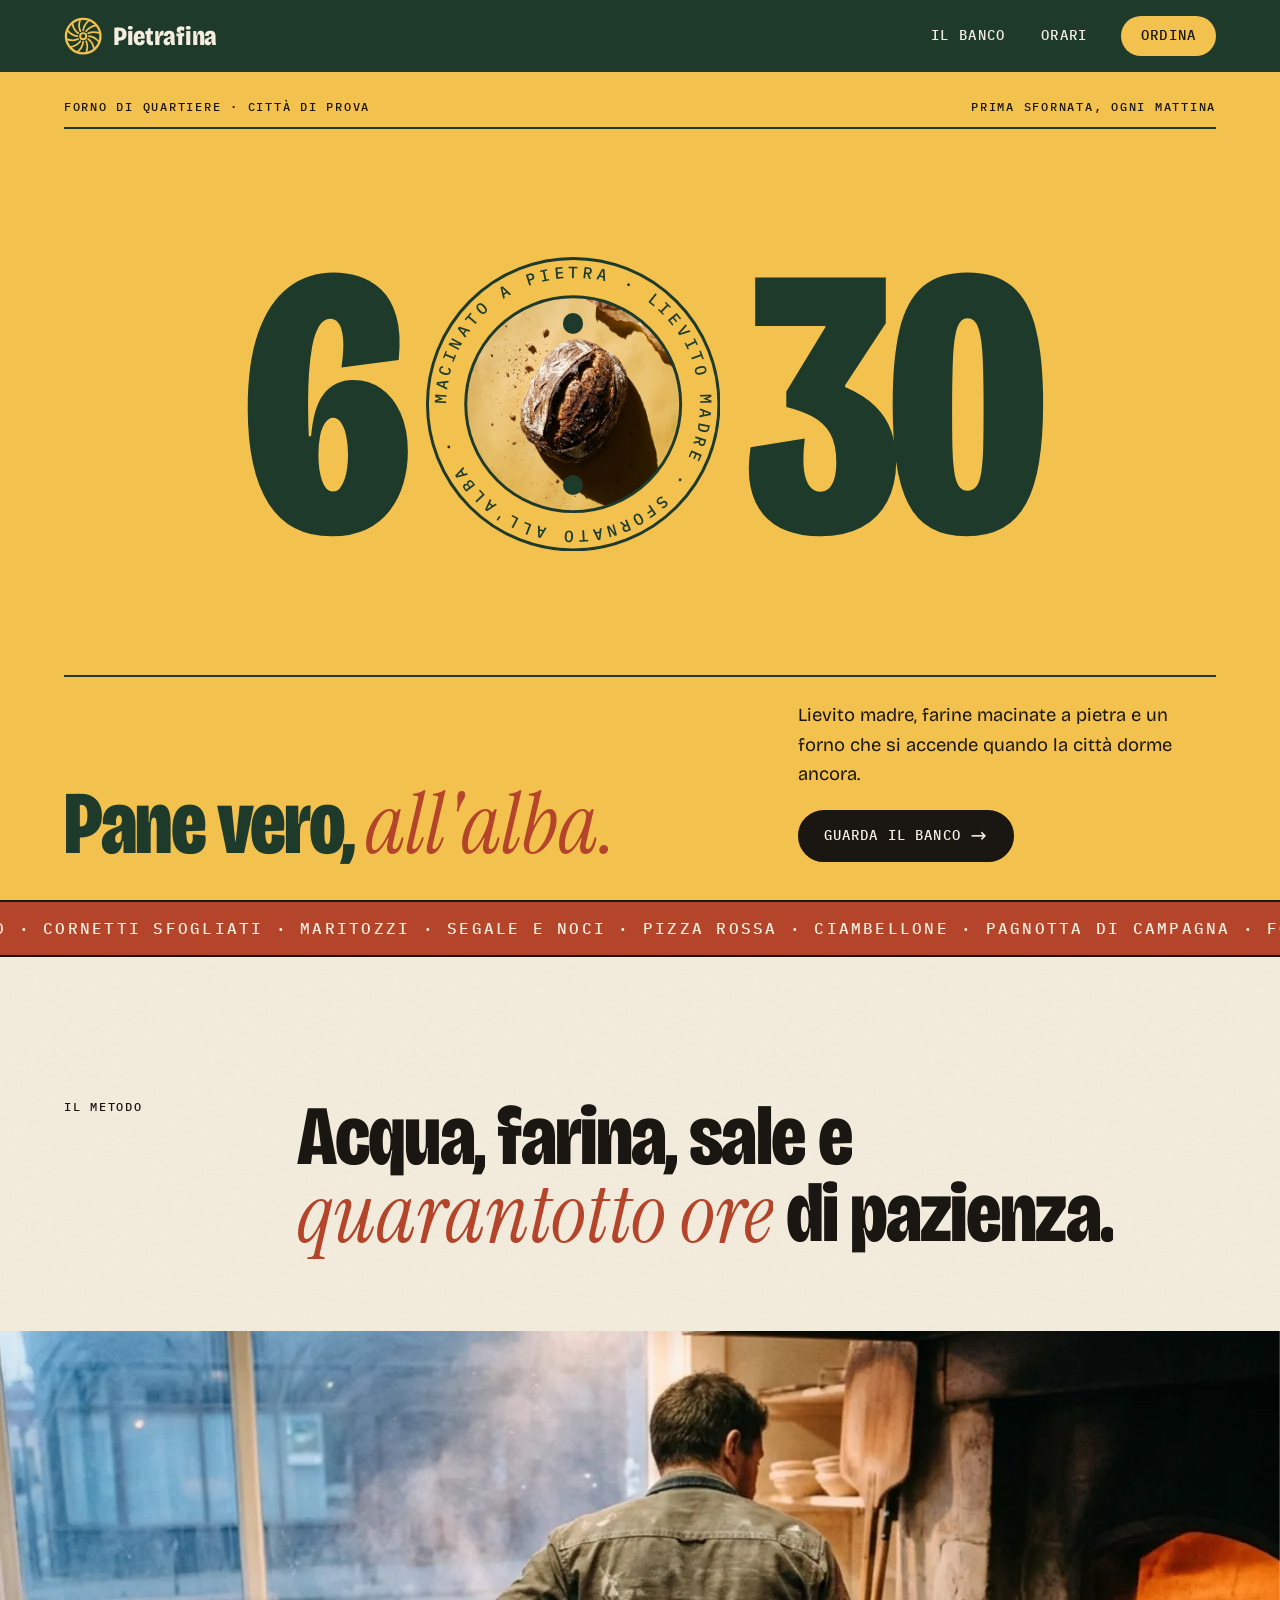
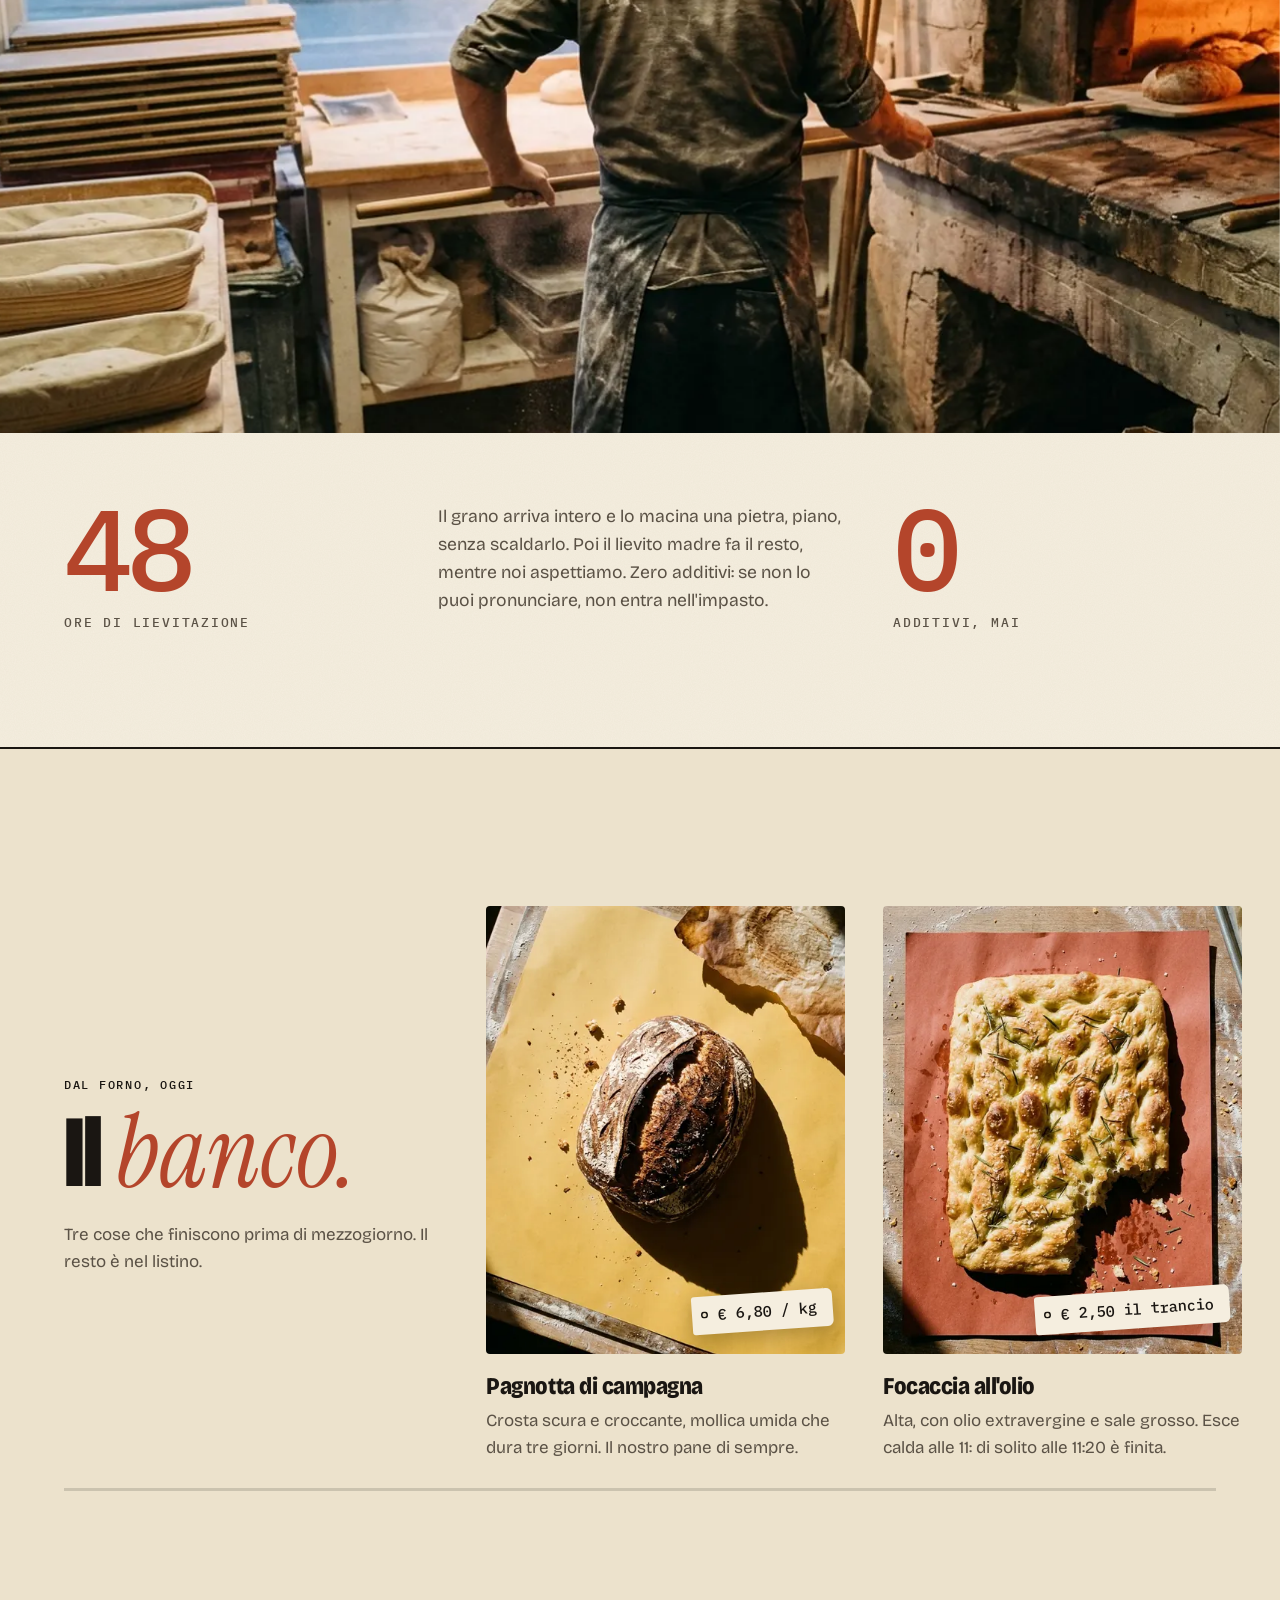
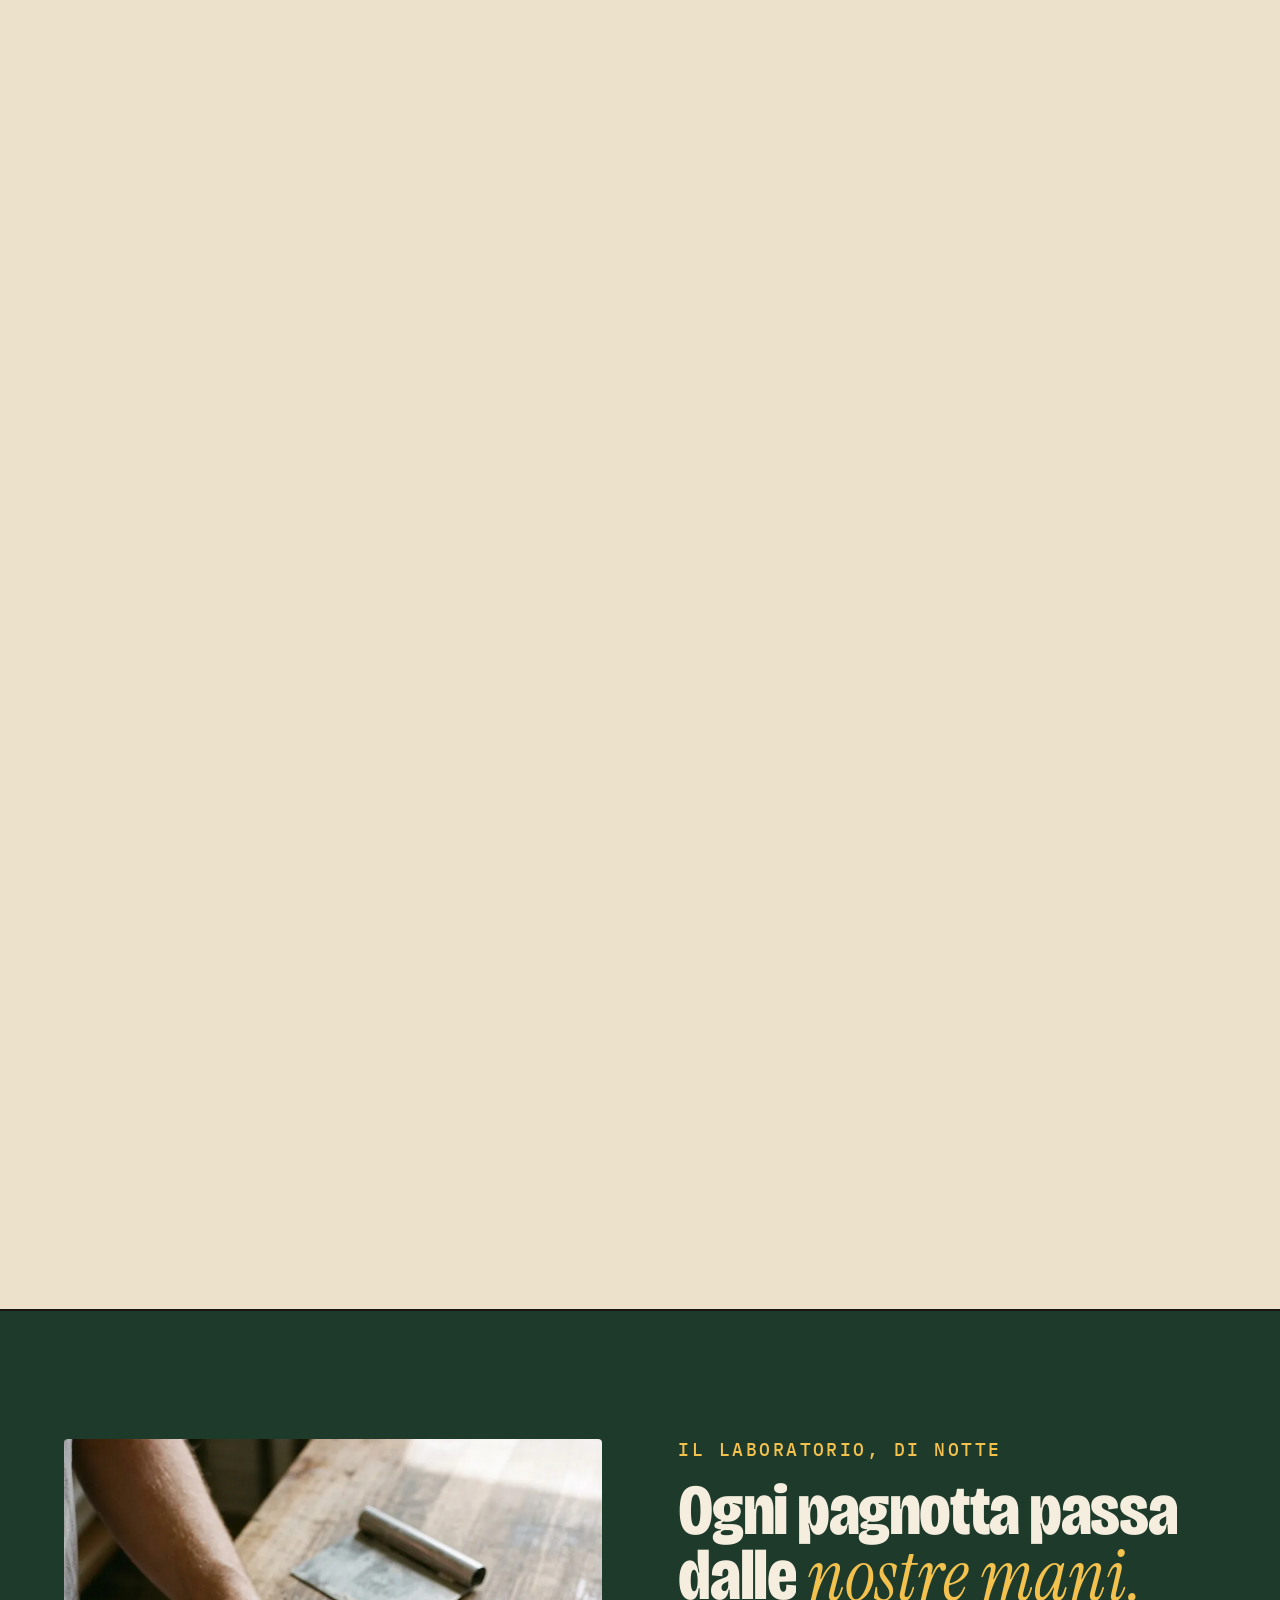
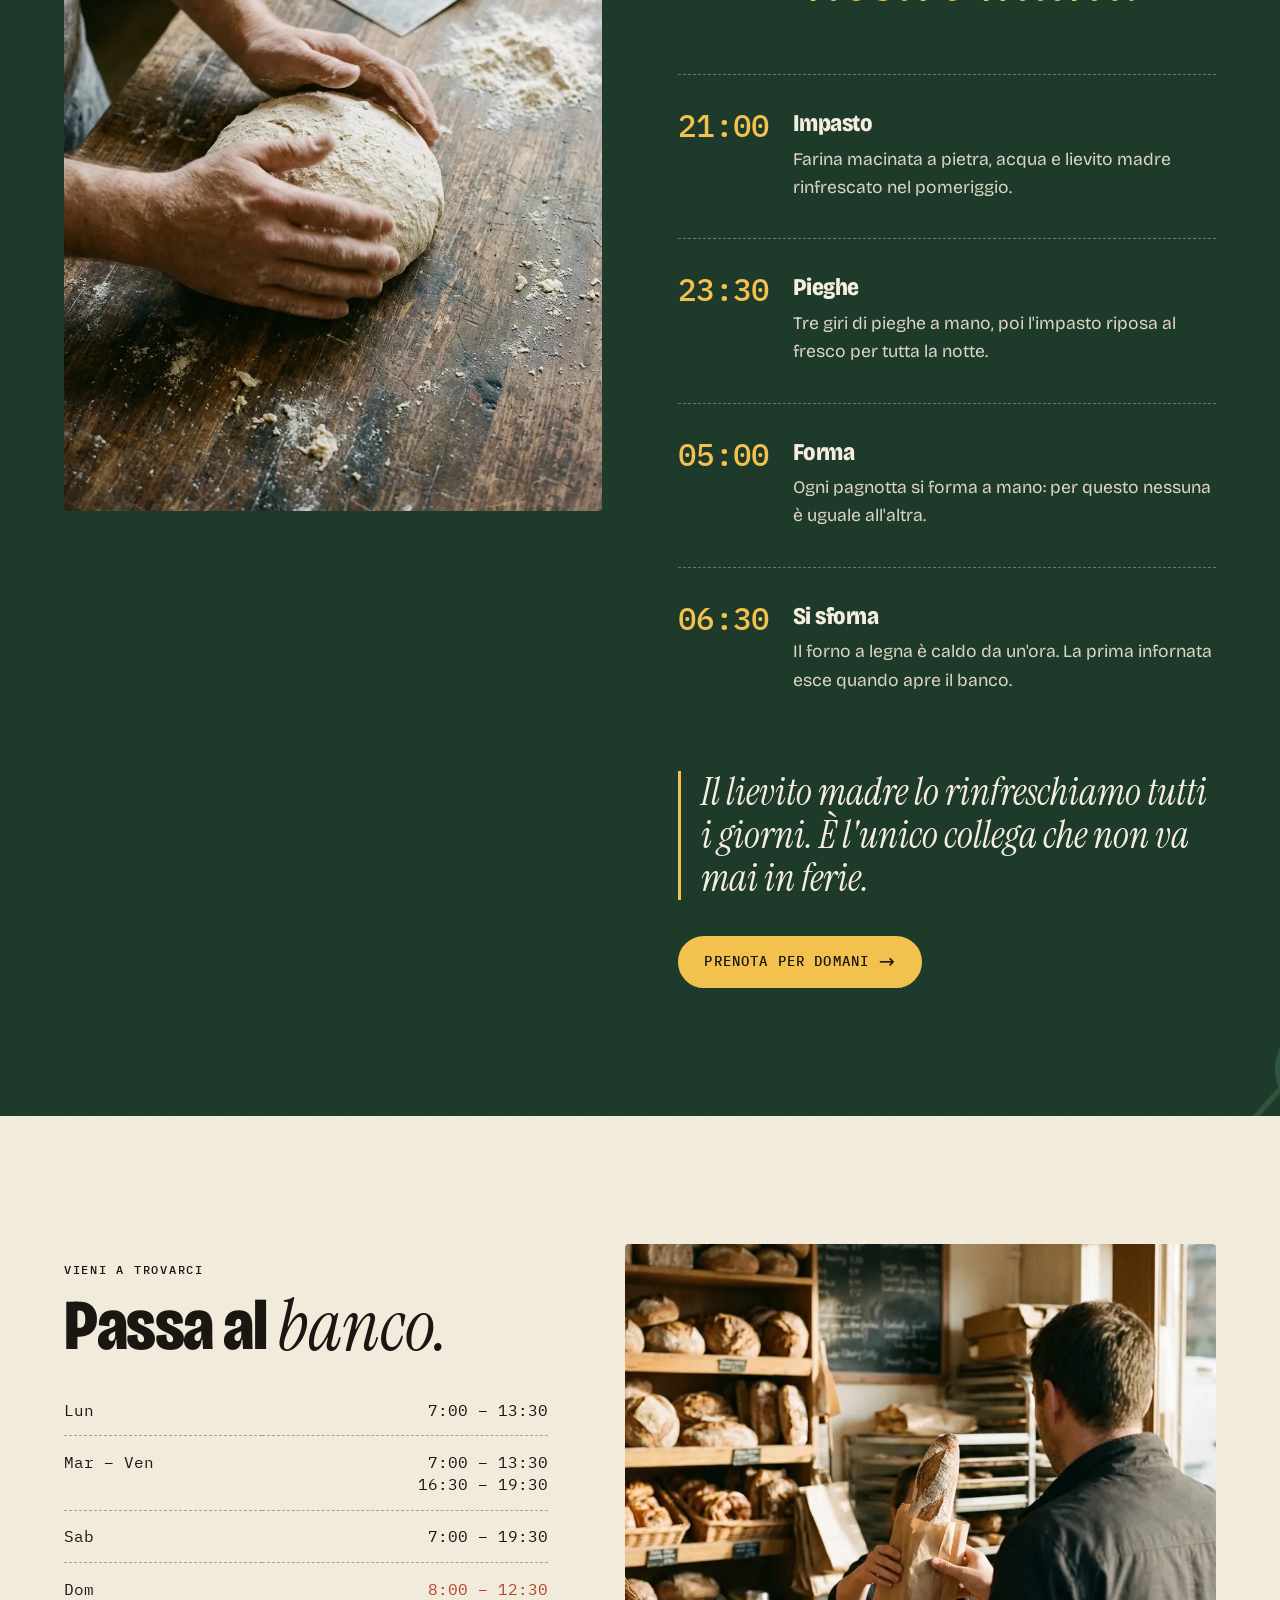
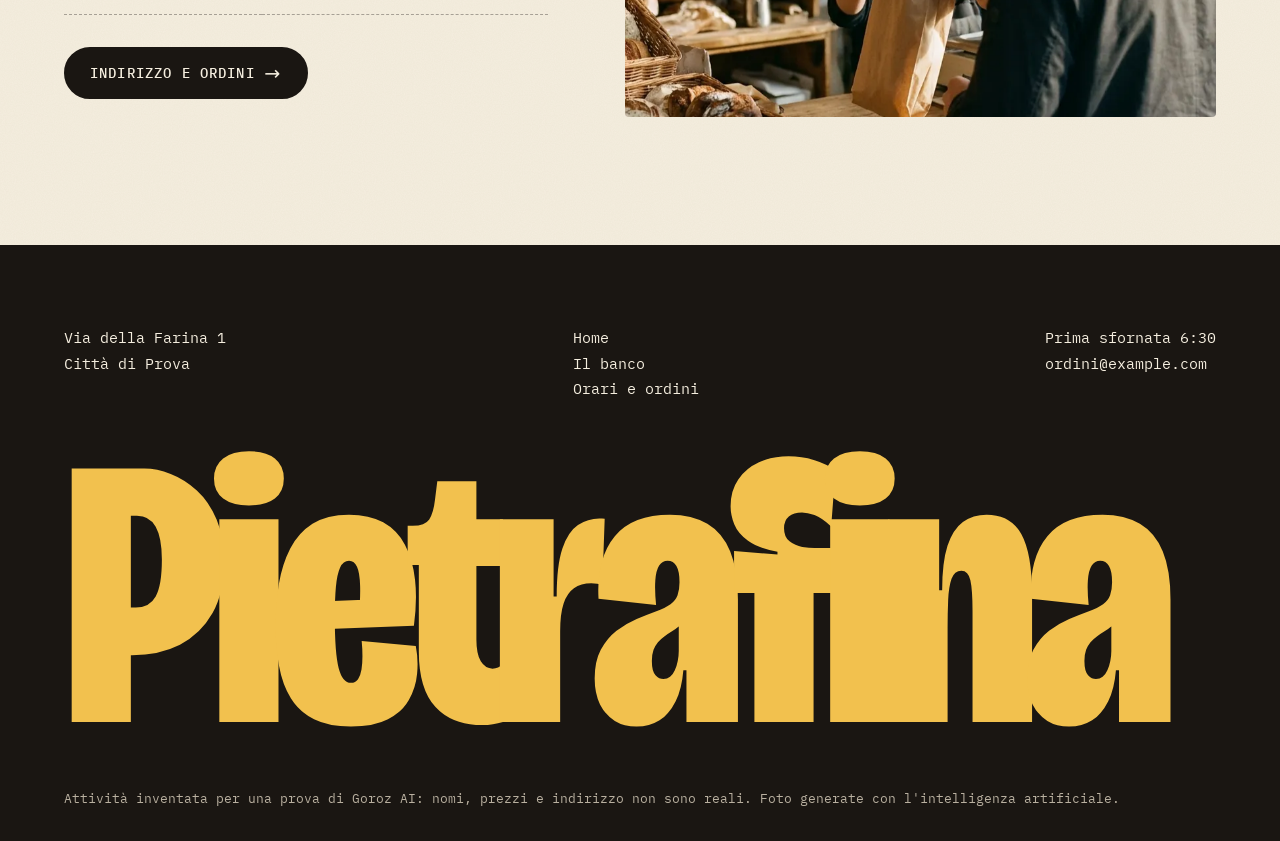
==== commit 9b951139: "Precarica il corsivo dei titoli: niente spostamento dell'impaginazione" ====
--- a/index.html
+++ b/index.html
@@ -8,6 +8,7 @@
 <meta name="theme-color" content="#1e3a2b">
 <link rel="icon" href="data:image/svg+xml,%3Csvg xmlns='http://www.w3.org/2000/svg' viewBox='0 0 100 100'%3E%3Ccircle cx='50' cy='50' r='48' fill='%231e3a2b'/%3E%3Ccircle cx='50' cy='50' r='34' fill='none' stroke='%23f2c14e' stroke-width='7'/%3E%3Ccircle cx='50' cy='50' r='7' fill='%23f2c14e'/%3E%3C/svg%3E">
 <link rel="preload" href="font/bricolage.woff2" as="font" type="font/woff2" crossorigin>
+<link rel="preload" href="font/instrument-italic.woff2" as="font" type="font/woff2" crossorigin>
 <link rel="preload" as="image" href="img/pane-480.webp" imagesrcset="img/pane-480.webp 480w, img/pane-900.webp 900w" imagesizes="(min-width: 56rem) 23vw, 34vw" fetchpriority="high">
 <link rel="stylesheet" href="stile.css">
 <script src="movimento.js" defer></script>
